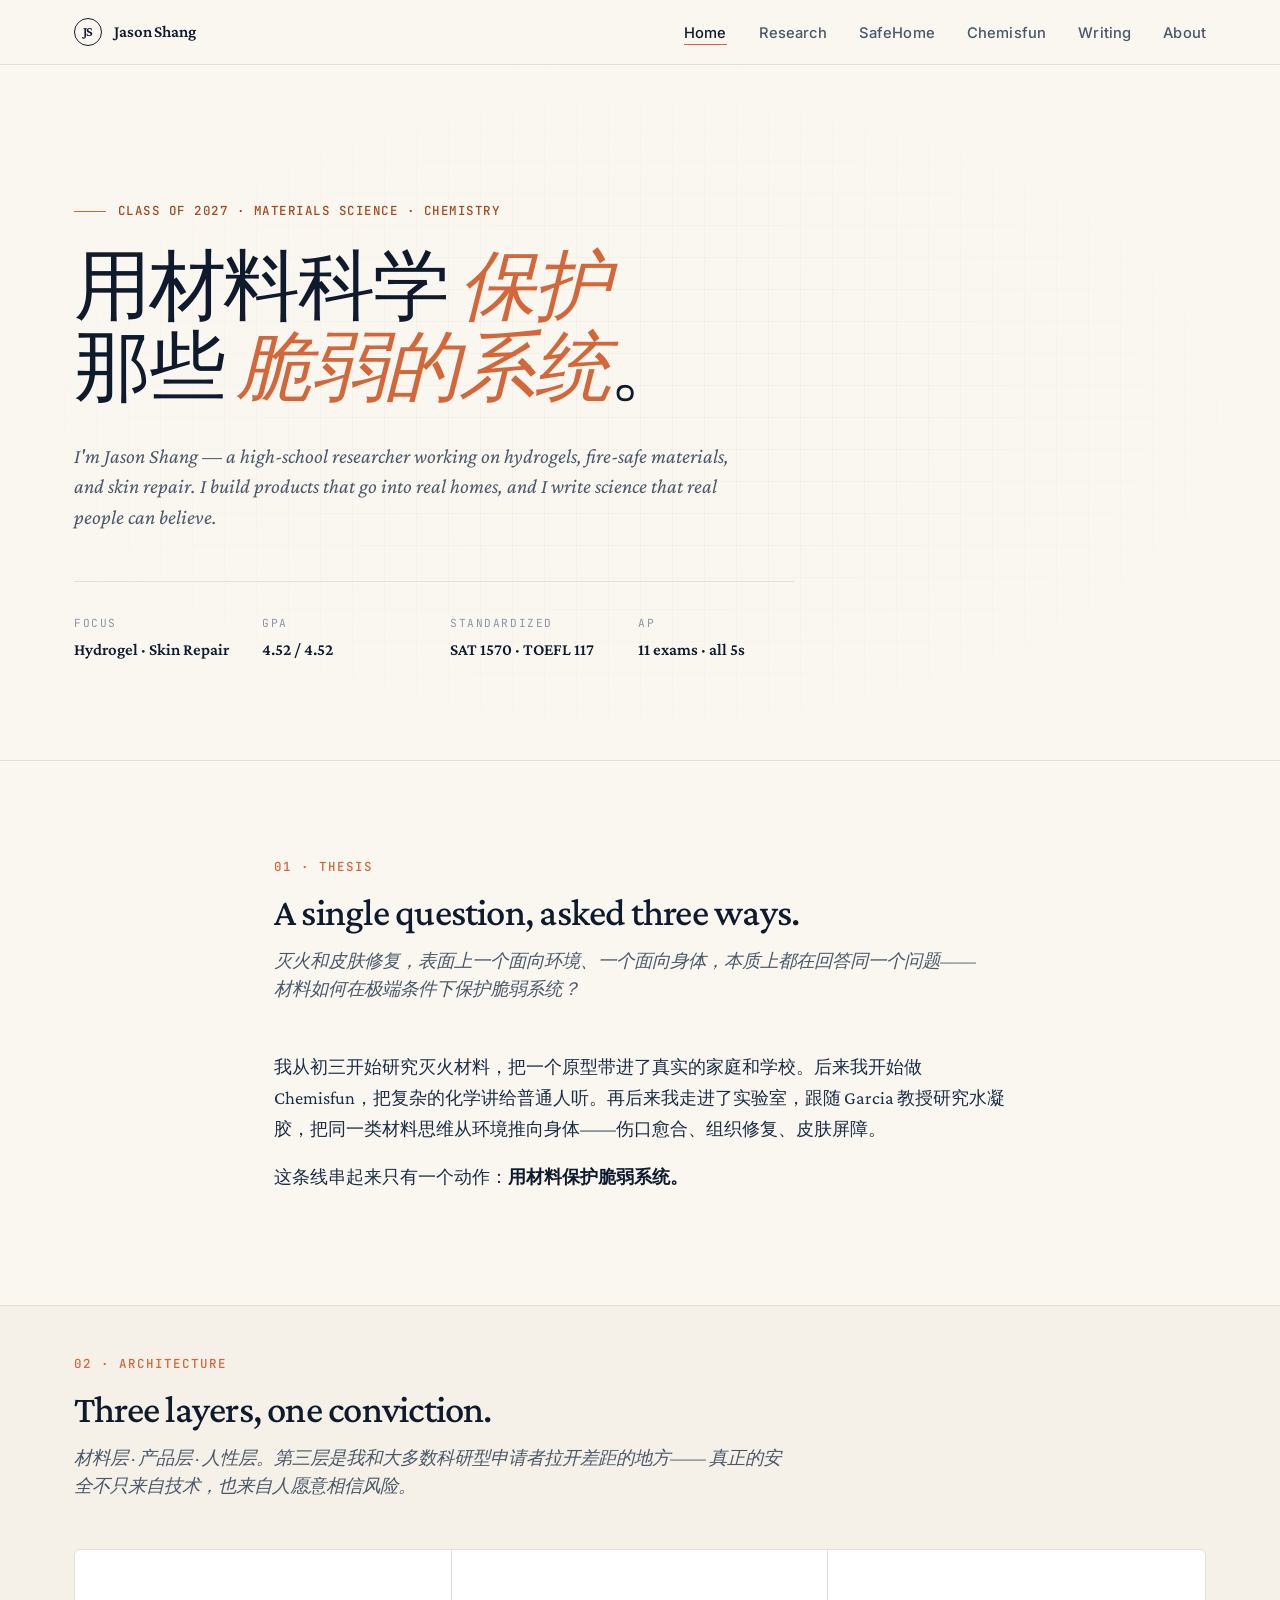
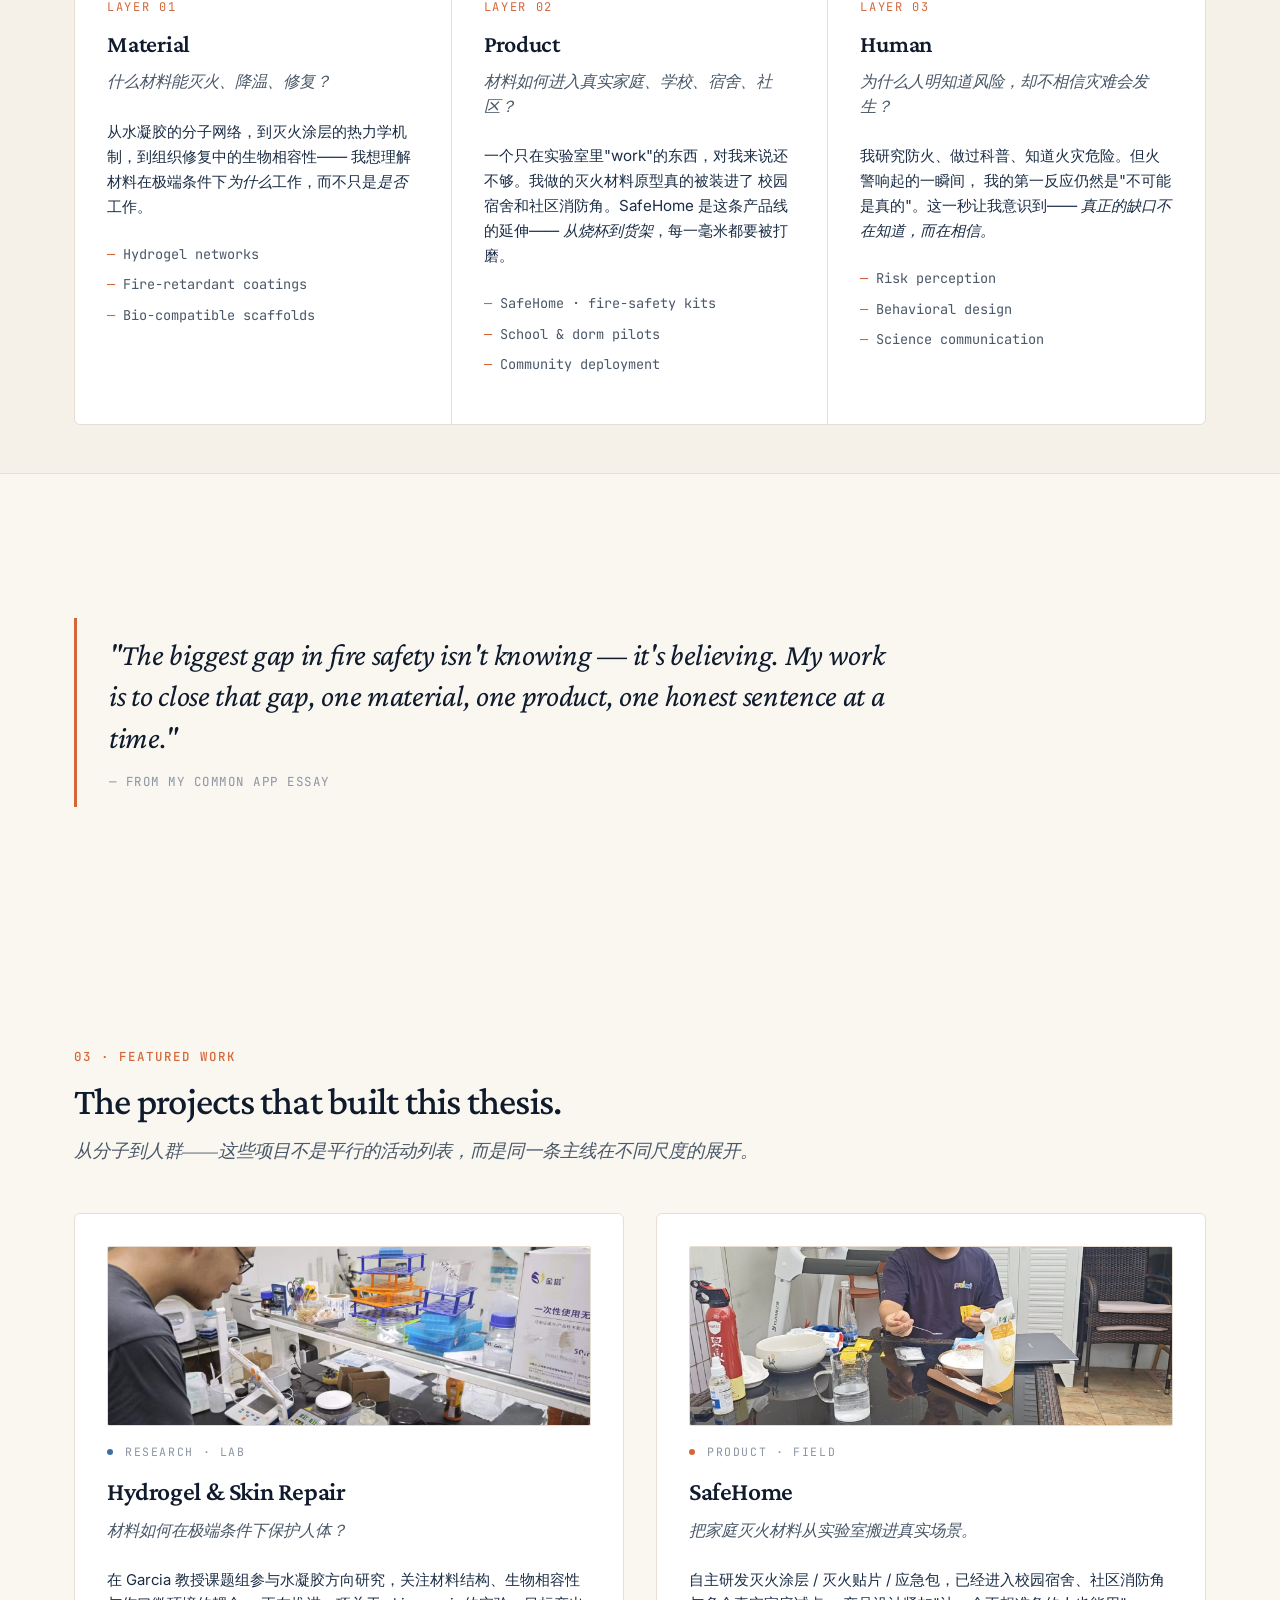
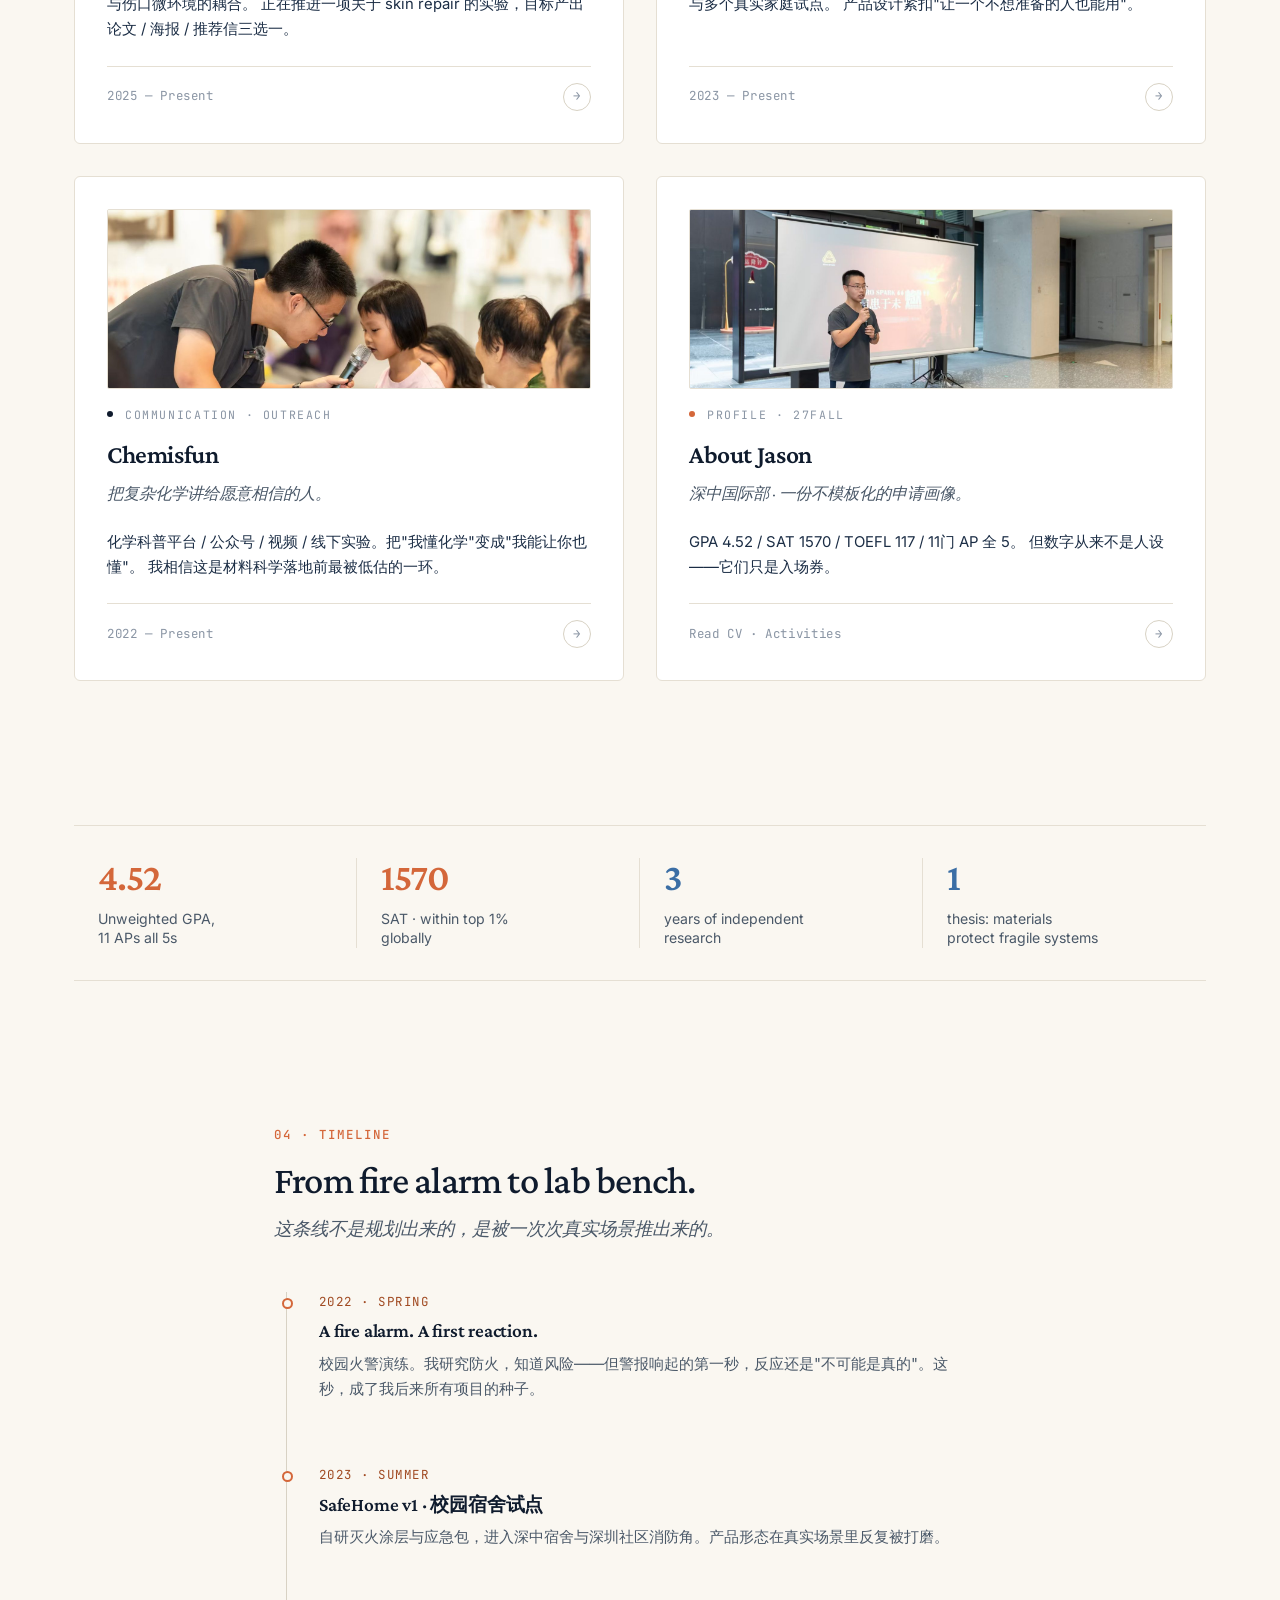
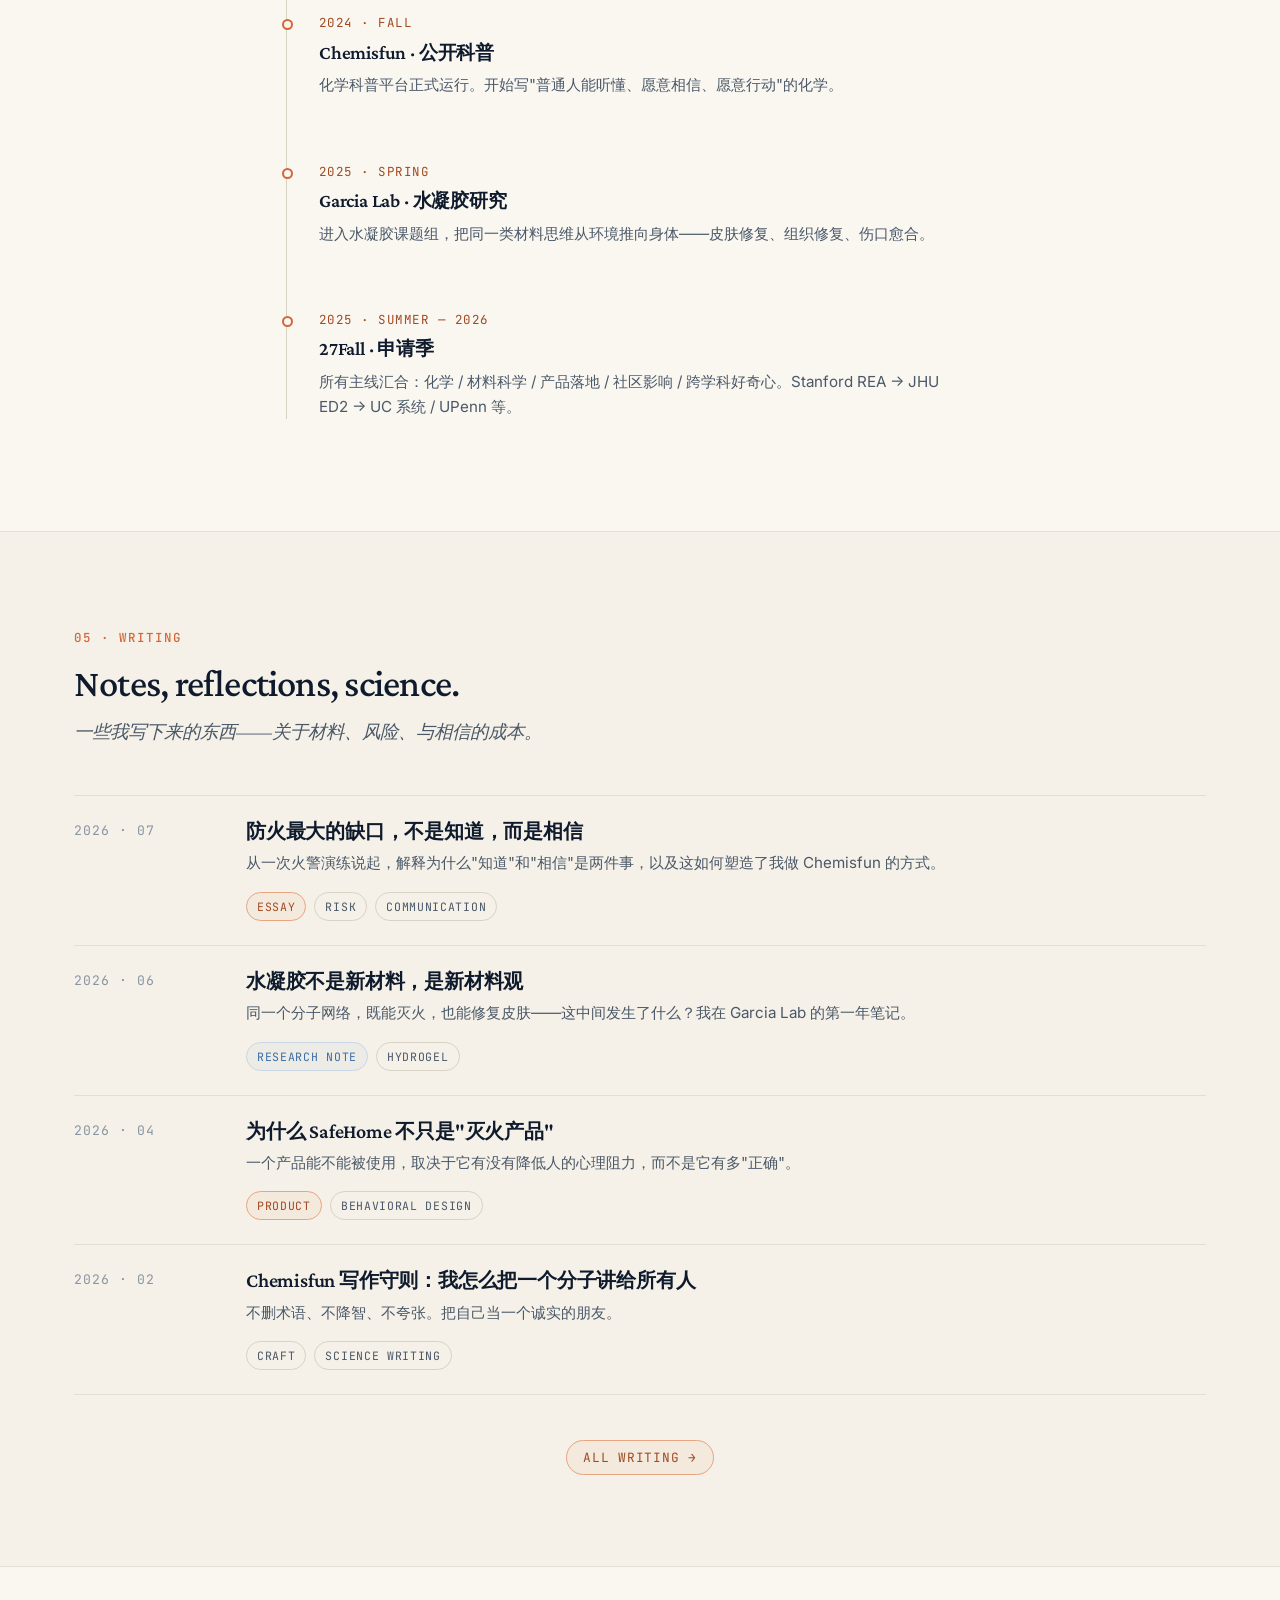
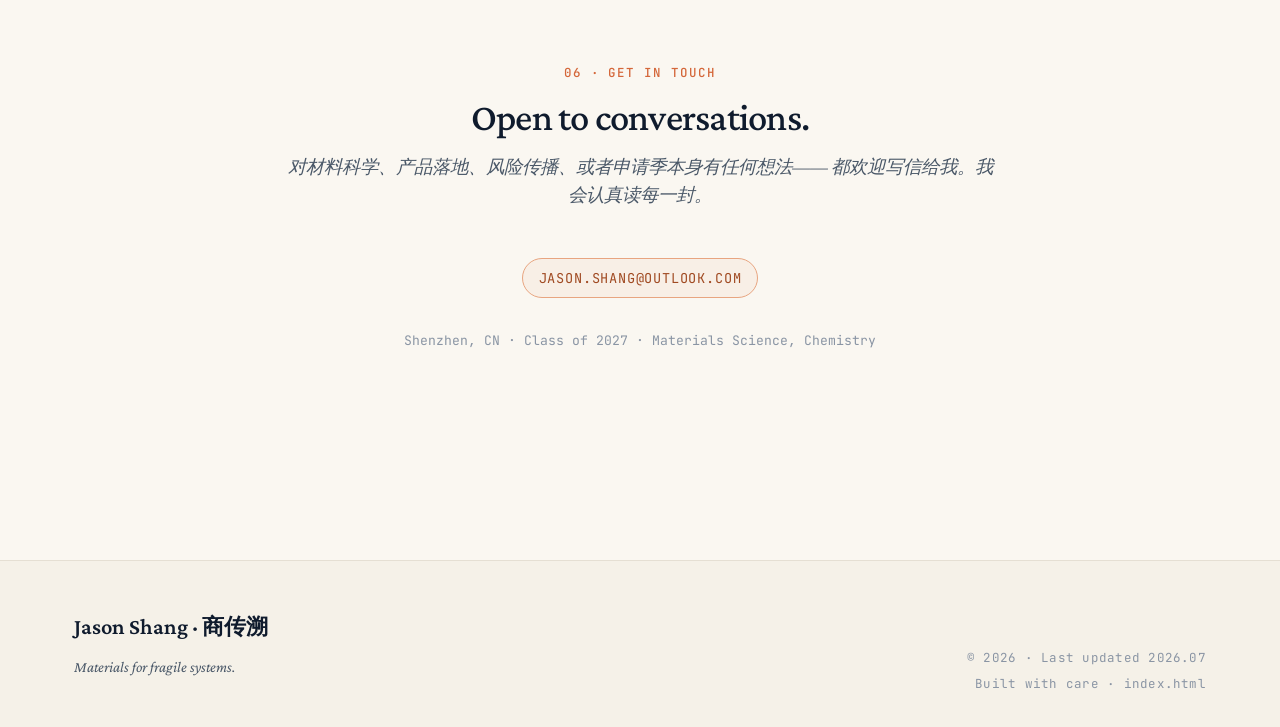
==== index.html @ 45b16688 "Initial: chuansu-site v2 — 9 photos + 6 pages" ====
<!DOCTYPE html>
<html lang="zh-CN">
<head>
  <meta charset="UTF-8">
  <meta name="viewport" content="width=device-width, initial-scale=1.0">
  <title>Jason Shang · 商传溯 · Materials for Fragile Systems</title>
  <meta name="description" content="商传溯（Jason Shang），深圳中学高二。从火灾风险出发，用材料科学理解保护、修复与人类行为。申请方向：化学 / 材料科学（水凝胶 · 皮肤修复）。">
  <meta name="author" content="Jason Shang">

  <!-- Open Graph -->
  <meta property="og:title" content="Jason Shang · Materials for Fragile Systems">
  <meta property="og:description" content="用材料科学保护脆弱系统——从灭火到水凝胶，从产品到人性认知。">
  <meta property="og:type" content="website">

  <!-- Fonts -->
  <link rel="preconnect" href="https://fonts.googleapis.com">
  <link rel="preconnect" href="https://fonts.gstatic.com" crossorigin>
  <link href="https://fonts.googleapis.com/css2?family=Crimson+Pro:ital,wght@0,400;0,500;0,600;1,400;1,500&family=Inter:wght@400;500;600&family=JetBrains+Mono:wght@400;500&display=swap" rel="stylesheet">

  <link rel="stylesheet" href="assets/css/main.css">
</head>
<body>

  <!-- ============ NAVIGATION ============ -->
  <nav class="nav">
    <div class="container nav__inner">
      <a href="index.html" class="nav__brand">
        <span class="nav__mark">JS</span>
        <span>Jason Shang</span>
      </a>
      <button class="nav__menu-btn" aria-label="Toggle menu" aria-expanded="false">
        <svg width="18" height="14" viewBox="0 0 18 14" fill="none" stroke="currentColor" stroke-width="1.6"><line x1="0" y1="2" x2="18" y2="2"/><line x1="0" y1="12" x2="18" y2="12"/><line x1="0" y1="7" x2="18" y2="7"/></svg>
      </button>
      <ul class="nav__links">
        <li><a href="index.html">Home</a></li>
        <li><a href="research/index.html">Research</a></li>
        <li><a href="projects/safehome/index.html">SafeHome</a></li>
        <li><a href="projects/chemisfun/index.html">Chemisfun</a></li>
        <li><a href="writing/index.html">Writing</a></li>
        <li><a href="about/index.html">About</a></li>
      </ul>
    </div>
  </nav>

  <!-- ============ HERO ============ -->
  <header class="hero">
    <div class="container hero__inner">
      <div class="hero__eyebrow reveal">Class of 2027 · Materials Science &middot; Chemistry</div>
      <h1 class="hero__title reveal">
        用材料科学 <em>保护</em><br>
        那些 <em>脆弱的系统</em>。
      </h1>
      <p class="hero__sub reveal">
        I'm Jason Shang — a high-school researcher working on hydrogels,
        fire-safe materials, and skin repair. I build products that go
        into real homes, and I write science that real people can believe.
      </p>
      <div class="hero__meta reveal">
        <div class="hero__meta-item">
          <span class="hero__meta-key">Focus</span>
          <span class="hero__meta-val">Hydrogel · Skin Repair</span>
        </div>
        <div class="hero__meta-item">
          <span class="hero__meta-key">GPA</span>
          <span class="hero__meta-val">4.52 / 4.52</span>
        </div>
        <div class="hero__meta-item">
          <span class="hero__meta-key">Standardized</span>
          <span class="hero__meta-val">SAT 1570 · TOEFL 117</span>
        </div>
        <div class="hero__meta-item">
          <span class="hero__meta-key">AP</span>
          <span class="hero__meta-val">11 exams · all 5s</span>
        </div>
      </div>
    </div>
  </header>

  <!-- ============ INTRO: ONE PARAGRAPH ============ -->
  <section class="section">
    <div class="container container--narrow">
      <div class="section-head">
        <span class="section-head__num">01 · Thesis</span>
        <h2 class="section-head__title">A single question, asked three ways.</h2>
        <p class="section-head__lede">
          灭火和皮肤修复，表面上一个面向环境、一个面向身体，本质上都在回答同一个问题——
          <em>材料如何在极端条件下保护脆弱系统？</em>
        </p>
      </div>
      <p style="font-family: var(--f-serif); font-size: 1.15rem; line-height: 1.7; color: var(--c-ink-2);">
        我从初三开始研究灭火材料，把一个原型带进了真实的家庭和学校。后来我开始做 Chemisfun，把复杂的化学讲给普通人听。再后来我走进了实验室，跟随 Garcia 教授研究水凝胶，把同一类材料思维从环境推向身体——伤口愈合、组织修复、皮肤屏障。
      </p>
      <p style="font-family: var(--f-serif); font-size: 1.15rem; line-height: 1.7; color: var(--c-ink-2);">
        这条线串起来只有一个动作：<strong style="color: var(--c-ink);">用材料保护脆弱系统。</strong>
      </p>
    </div>
  </section>

  <!-- ============ THREE LAYERS ============ -->
  <section class="section section--tight" style="background: var(--c-card-2); border-top: 1px solid var(--c-line); border-bottom: 1px solid var(--c-line);">
    <div class="container">
      <div class="section-head">
        <span class="section-head__num">02 · Architecture</span>
        <h2 class="section-head__title">Three layers, one conviction.</h2>
        <p class="section-head__lede">
          材料层 · 产品层 · 人性层。第三层是我和大多数科研型申请者拉开差距的地方——
          真正的安全不只来自技术，也来自人愿意相信风险。
        </p>
      </div>

      <div class="layers reveal">
        <div class="layer">
          <div class="layer__num">LAYER 01</div>
          <h3 class="layer__title">Material</h3>
          <p class="layer__question">什么材料能灭火、降温、修复？</p>
          <p class="layer__body">
            从水凝胶的分子网络，到灭火涂层的热力学机制，到组织修复中的生物相容性——
            我想理解材料在极端条件下<em>为什么</em>工作，而不只是<em>是否</em>工作。
          </p>
          <ul class="layer__examples">
            <li>Hydrogel networks</li>
            <li>Fire-retardant coatings</li>
            <li>Bio-compatible scaffolds</li>
          </ul>
        </div>

        <div class="layer">
          <div class="layer__num">LAYER 02</div>
          <h3 class="layer__title">Product</h3>
          <p class="layer__question">材料如何进入真实家庭、学校、宿舍、社区？</p>
          <p class="layer__body">
            一个只在实验室里"work"的东西，对我来说还不够。我做的灭火材料原型真的被装进了
            校园宿舍和社区消防角。SafeHome 是这条产品线的延伸——
            <em>从烧杯到货架</em>，每一毫米都要被打磨。
          </p>
          <ul class="layer__examples">
            <li>SafeHome · fire-safety kits</li>
            <li>School & dorm pilots</li>
            <li>Community deployment</li>
          </ul>
        </div>

        <div class="layer">
          <div class="layer__num">LAYER 03</div>
          <h3 class="layer__title">Human</h3>
          <p class="layer__question">为什么人明知道风险，却不相信灾难会发生？</p>
          <p class="layer__body">
            我研究防火、做过科普、知道火灾危险。但火警响起的一瞬间，
            我的第一反应仍然是"不可能是真的"。这一秒让我意识到——
            <em>真正的缺口不在知道，而在相信。</em>
          </p>
          <ul class="layer__examples">
            <li>Risk perception</li>
            <li>Behavioral design</li>
            <li>Science communication</li>
          </ul>
        </div>
      </div>
    </div>
  </section>

  <!-- ============ PULL QUOTE ============ -->
  <section class="section">
    <div class="container">
      <blockquote class="pullquote reveal">
        "The biggest gap in fire safety isn't knowing —
        it's believing. My work is to close that gap,
        one material, one product, one honest sentence at a time."
        <span class="pullquote__cite">— From my Common App essay</span>
      </blockquote>
    </div>
  </section>

  <!-- ============ FEATURED WORK ============ -->
  <section class="section" style="background: var(--c-paper);">
    <div class="container">
      <div class="section-head">
        <span class="section-head__num">03 · Featured Work</span>
        <h2 class="section-head__title">The projects that built this thesis.</h2>
        <p class="section-head__lede">
          从分子到人群——这些项目不是平行的活动列表，而是同一条主线在不同尺度的展开。
        </p>
      </div>

      <div class="work-grid">
        <a href="research/index.html" class="work-card reveal">
          <img class="work-card__thumb" src="assets/img/research-lab.jpg" alt="在 Garcia 实验室做水凝胶合成的日常工作">
          <div class="work-card__kind work-card__kind--research">Research · Lab</div>
          <h3 class="work-card__title">Hydrogel &amp; Skin Repair</h3>
          <p class="work-card__lede">
            材料如何在极端条件下保护人体？
          </p>
          <p class="work-card__excerpt">
            在 Garcia 教授课题组参与水凝胶方向研究，关注材料结构、生物相容性与伤口微环境的耦合。
            正在推进一项关于 skin repair 的实验，目标产出论文 / 海报 / 推荐信三选一。
          </p>
          <div class="work-card__meta">
            <span>2025 — Present</span>
            <span class="work-card__arrow">→</span>
          </div>
        </a>

        <a href="projects/safehome/index.html" class="work-card reveal">
          <img class="work-card__thumb" src="assets/img/safehome-test.jpg" alt="灭火材料的真实测试场景">
          <div class="work-card__kind work-card__kind--product">Product · Field</div>
          <h3 class="work-card__title">SafeHome</h3>
          <p class="work-card__lede">
            把家庭灭火材料从实验室搬进真实场景。
          </p>
          <p class="work-card__excerpt">
            自主研发灭火涂层 / 灭火贴片 / 应急包，已经进入校园宿舍、社区消防角与多个真实家庭试点。
            产品设计紧扣"让一个不想准备的人也能用"。
          </p>
          <div class="work-card__meta">
            <span>2023 — Present</span>
            <span class="work-card__arrow">→</span>
          </div>
        </a>

        <a href="projects/chemisfun/index.html" class="work-card reveal">
          <img class="work-card__thumb" src="assets/img/chemisfun-kids.jpg" alt="线下化学科普活动 · 和小朋友互动">
          <div class="work-card__kind work-card__kind--community">Communication · Outreach</div>
          <h3 class="work-card__title">Chemisfun</h3>
          <p class="work-card__lede">
            把复杂化学讲给愿意相信的人。
          </p>
          <p class="work-card__excerpt">
            化学科普平台 / 公众号 / 视频 / 线下实验。把"我懂化学"变成"我能让你也懂"。
            我相信这是材料科学落地前最被低估的一环。
          </p>
          <div class="work-card__meta">
            <span>2022 — Present</span>
            <span class="work-card__arrow">→</span>
          </div>
        </a>

        <a href="about/index.html" class="work-card reveal">
          <img class="work-card__thumb" src="assets/img/safehome-mall.jpg" alt="商场演讲 · 社区宣讲现场">
          <div class="work-card__kind">Profile · 27Fall</div>
          <h3 class="work-card__title">About Jason</h3>
          <p class="work-card__lede">
            深中国际部 · 一份不模板化的申请画像。
          </p>
          <p class="work-card__excerpt">
            GPA 4.52 / SAT 1570 / TOEFL 117 / 11门 AP 全 5。
            但数字从来不是人设——它们只是入场券。
          </p>
          <div class="work-card__meta">
            <span>Read CV &middot; Activities</span>
            <span class="work-card__arrow">→</span>
          </div>
        </a>
      </div>
    </div>
  </section>

  <!-- ============ STAT STRIP ============ -->
  <section class="section--tight">
    <div class="container">
      <div class="stat-strip reveal">
        <div class="stat">
          <div class="stat__num stat__num--ember">4.52</div>
          <div class="stat__label">Unweighted GPA,<br>11 APs all 5s</div>
        </div>
        <div class="stat">
          <div class="stat__num stat__num--ember">1570</div>
          <div class="stat__label">SAT · within top 1%<br>globally</div>
        </div>
        <div class="stat">
          <div class="stat__num stat__num--sky">3</div>
          <div class="stat__label">years of independent<br>research</div>
        </div>
        <div class="stat">
          <div class="stat__num stat__num--sky">1</div>
          <div class="stat__label">thesis: materials<br>protect fragile systems</div>
        </div>
      </div>
    </div>
  </section>

  <!-- ============ TIMELINE ============ -->
  <section class="section">
    <div class="container container--narrow">
      <div class="section-head">
        <span class="section-head__num">04 · Timeline</span>
        <h2 class="section-head__title">From fire alarm to lab bench.</h2>
        <p class="section-head__lede">
          这条线不是规划出来的，是被一次次真实场景推出来的。
        </p>
      </div>

      <div class="timeline reveal">
        <div class="tl-item">
          <div class="tl-item__date">2022 · Spring</div>
          <h3 class="tl-item__title">A fire alarm. A first reaction.</h3>
          <p class="tl-item__body">校园火警演练。我研究防火，知道风险——但警报响起的第一秒，反应还是"不可能是真的"。这秒，成了我后来所有项目的种子。</p>
        </div>
        <div class="tl-item">
          <div class="tl-item__date">2023 · Summer</div>
          <h3 class="tl-item__title">SafeHome v1 · 校园宿舍试点</h3>
          <p class="tl-item__body">自研灭火涂层与应急包，进入深中宿舍与深圳社区消防角。产品形态在真实场景里反复被打磨。</p>
        </div>
        <div class="tl-item">
          <div class="tl-item__date">2024 · Fall</div>
          <h3 class="tl-item__title">Chemisfun · 公开科普</h3>
          <p class="tl-item__body">化学科普平台正式运行。开始写"普通人能听懂、愿意相信、愿意行动"的化学。</p>
        </div>
        <div class="tl-item">
          <div class="tl-item__date">2025 · Spring</div>
          <h3 class="tl-item__title">Garcia Lab · 水凝胶研究</h3>
          <p class="tl-item__body">进入水凝胶课题组，把同一类材料思维从环境推向身体——皮肤修复、组织修复、伤口愈合。</p>
        </div>
        <div class="tl-item">
          <div class="tl-item__date">2025 · Summer — 2026</div>
          <h3 class="tl-item__title">27Fall · 申请季</h3>
          <p class="tl-item__body">所有主线汇合：化学 / 材料科学 / 产品落地 / 社区影响 / 跨学科好奇心。Stanford REA → JHU ED2 → UC 系统 / UPenn 等。</p>
        </div>
      </div>
    </div>
  </section>

  <!-- ============ WRITING ============ -->
  <section class="section" style="background: var(--c-card-2); border-top: 1px solid var(--c-line); border-bottom: 1px solid var(--c-line);">
    <div class="container">
      <div class="section-head">
        <span class="section-head__num">05 · Writing</span>
        <h2 class="section-head__title">Notes, reflections, science.</h2>
        <p class="section-head__lede">
          一些我写下来的东西——关于材料、风险、与相信的成本。
        </p>
      </div>

      <div class="essay-list reveal">
        <article class="essay">
          <div class="essay__date">2026 · 07</div>
          <div>
            <h3 class="essay__title"><a href="writing/index.html#believing">防火最大的缺口，不是知道，而是相信</a></h3>
            <p class="essay__excerpt">从一次火警演练说起，解释为什么"知道"和"相信"是两件事，以及这如何塑造了我做 Chemisfun 的方式。</p>
            <div class="tags"><span class="tag tag--ember">Essay</span><span class="tag">Risk</span><span class="tag">Communication</span></div>
          </div>
        </article>
        <article class="essay">
          <div class="essay__date">2026 · 06</div>
          <div>
            <h3 class="essay__title"><a href="writing/index.html#hydrogel">水凝胶不是新材料，是新材料观</a></h3>
            <p class="essay__excerpt">同一个分子网络，既能灭火，也能修复皮肤——这中间发生了什么？我在 Garcia Lab 的第一年笔记。</p>
            <div class="tags"><span class="tag tag--sky">Research Note</span><span class="tag">Hydrogel</span></div>
          </div>
        </article>
        <article class="essay">
          <div class="essay__date">2026 · 04</div>
          <div>
            <h3 class="essay__title"><a href="writing/index.html#safehome">为什么 SafeHome 不只是"灭火产品"</a></h3>
            <p class="essay__excerpt">一个产品能不能被使用，取决于它有没有降低人的心理阻力，而不是它有多"正确"。</p>
            <div class="tags"><span class="tag tag--ember">Product</span><span class="tag">Behavioral design</span></div>
          </div>
        </article>
        <article class="essay">
          <div class="essay__date">2026 · 02</div>
          <div>
            <h3 class="essay__title"><a href="writing/index.html#chemisfun">Chemisfun 写作守则：我怎么把一个分子讲给所有人</a></h3>
            <p class="essay__excerpt">不删术语、不降智、不夸张。把自己当一个诚实的朋友。</p>
            <div class="tags"><span class="tag">Craft</span><span class="tag">Science writing</span></div>
          </div>
        </article>
      </div>

      <div style="text-align: center; margin-top: var(--s-7);">
        <a href="writing/index.html" class="tag tag--ember" style="padding: 8px 16px; font-size: 0.8rem;">All writing →</a>
      </div>
    </div>
  </section>

  <!-- ============ CONTACT / FOOTER ============ -->
  <section class="section">
    <div class="container container--narrow center">
      <div class="section-head" style="align-items: center; text-align: center; margin-left: auto; margin-right: auto;">
        <span class="section-head__num">06 · Get in touch</span>
        <h2 class="section-head__title">Open to conversations.</h2>
        <p class="section-head__lede">
          对材料科学、产品落地、风险传播、或者申请季本身有任何想法——
          都欢迎写信给我。我会认真读每一封。
        </p>
      </div>
      <div class="tags" style="justify-content: center; margin-top: var(--s-6);">
        <a href="mailto:jason.shang@outlook.com" class="tag tag--ember" style="font-size: 0.85rem; padding: 8px 16px;">jason.shang@outlook.com</a>
      </div>
      <p class="muted mono" style="margin-top: var(--s-6); font-size: 0.82rem;">
        Shenzhen, CN · Class of 2027 · Materials Science, Chemistry
      </p>
    </div>
  </section>

  <!-- ============ FOOTER ============ -->
  <footer class="footer">
    <div class="container footer__inner">
      <div>
        <div class="footer__brand">Jason Shang · 商传溯</div>
        <p class="footer__tag">Materials for fragile systems.</p>
      </div>
      <div class="footer__meta">
        <div>© 2026 · Last updated 2026.07</div>
        <div style="margin-top: 6px;">Built with care · index.html</div>
      </div>
    </div>
  </footer>

  <script src="assets/js/main.js"></script>
</body>
</html>
---- assets/css/main.css ----
/* ==========================================================================
   Jason Shang · Personal Site
   Design tokens: deep navy (academic) + warm ember (human) on paper-white
   ========================================================================== */

:root {
  /* Color */
  --c-ink: #0F1B2D;          /* primary ink, deep navy */
  --c-ink-2: #1B2D45;        /* secondary ink */
  --c-slate: #4A5868;        /* muted text */
  --c-mute: #8A95A4;         /* meta text */
  --c-line: #E5DFD3;         /* hairline divider, warm */
  --c-line-2: #D8D2C4;
  --c-paper: #FAF7F1;        /* page background, warm paper */
  --c-card: #FFFFFF;
  --c-card-2: #F5F1E8;
  --c-ember: #D4673A;        /* accent — warm ember */
  --c-ember-soft: #E8A580;
  --c-ember-deep: #A04A22;
  --c-sky: #3B6EA5;          /* secondary accent — research */
  --c-sky-soft: #C8D6E5;

  /* Type scale */
  --f-serif: 'Crimson Pro', 'Source Serif Pro', 'Songti SC', Georgia, serif;
  --f-sans:  'Inter', 'Source Sans 3', -apple-system, BlinkMacSystemFont, 'PingFang SC', 'Microsoft YaHei', sans-serif;
  --f-mono:  'JetBrains Mono', 'SF Mono', Menlo, Consolas, monospace;

  /* Spacing */
  --s-1: 4px;
  --s-2: 8px;
  --s-3: 12px;
  --s-4: 16px;
  --s-5: 24px;
  --s-6: 32px;
  --s-7: 48px;
  --s-8: 64px;
  --s-9: 96px;
  --s-10: 128px;

  /* Layout */
  --container: 1180px;
  --container-narrow: 780px;
  --radius: 2px;
  --radius-lg: 6px;

  /* Motion */
  --ease: cubic-bezier(0.2, 0.8, 0.2, 1);
  --ease-out: cubic-bezier(0.16, 1, 0.3, 1);
}

/* ==========================================================================
   Reset & base
   ========================================================================== */
*, *::before, *::after { box-sizing: border-box; }
html { scroll-behavior: smooth; -webkit-text-size-adjust: 100%; }
body {
  margin: 0;
  font-family: var(--f-sans);
  font-size: 16px;
  line-height: 1.65;
  color: var(--c-ink);
  background: var(--c-paper);
  -webkit-font-smoothing: antialiased;
  -moz-osx-font-smoothing: grayscale;
  font-feature-settings: 'kern', 'liga', 'calt', 'ss01';
}

h1, h2, h3, h4, h5, h6 {
  font-family: var(--f-serif);
  font-weight: 600;
  letter-spacing: -0.01em;
  line-height: 1.18;
  margin: 0 0 var(--s-5);
  color: var(--c-ink);
}
h1 { font-size: clamp(2.4rem, 5vw, 4.2rem); letter-spacing: -0.025em; }
h2 { font-size: clamp(1.7rem, 3vw, 2.4rem); letter-spacing: -0.015em; }
h3 { font-size: 1.35rem; }
h4 { font-size: 1.1rem; }

p { margin: 0 0 var(--s-4); }

a {
  color: var(--c-ember);
  text-decoration: none;
  transition: color 0.2s var(--ease);
}
a:hover {
  color: var(--c-ember-deep);
}

img { max-width: 100%; height: auto; display: block; }

::selection { background: var(--c-ember); color: white; }

/* ==========================================================================
   Layout
   ========================================================================== */
.container {
  width: 100%;
  max-width: var(--container);
  margin: 0 auto;
  padding: 0 var(--s-5);
}
.container--narrow { max-width: var(--container-narrow); }

.section { padding: var(--s-9) 0; }
.section--tight { padding: var(--s-7) 0; }
.section-divider {
  border: 0;
  border-top: 1px solid var(--c-line);
  margin: 0;
}

/* ==========================================================================
   Top navigation
   ========================================================================== */
.nav {
  position: sticky;
  top: 0;
  z-index: 50;
  background: rgba(250, 247, 241, 0.92);
  backdrop-filter: saturate(140%) blur(12px);
  -webkit-backdrop-filter: saturate(140%) blur(12px);
  border-bottom: 1px solid var(--c-line);
}
.nav__inner {
  display: flex;
  align-items: center;
  justify-content: space-between;
  height: 64px;
}
.nav__brand {
  display: flex;
  align-items: center;
  gap: var(--s-3);
  border-bottom: 0;
  color: var(--c-ink);
  font-family: var(--f-serif);
  font-weight: 600;
  font-size: 1.05rem;
  letter-spacing: -0.005em;
}
.nav__brand:hover { color: var(--c-ember); border-bottom: 0; }
.nav__mark {
  width: 28px;
  height: 28px;
  display: grid;
  place-items: center;
  border: 1.5px solid var(--c-ink);
  border-radius: 50%;
  font-family: var(--f-serif);
  font-weight: 600;
  font-size: 0.85rem;
  color: var(--c-ink);
}
.nav__links {
  display: flex;
  gap: var(--s-6);
  list-style: none;
  margin: 0;
  padding: 0;
}
.nav__links a {
  font-size: 0.92rem;
  color: var(--c-slate);
  font-weight: 500;
  letter-spacing: 0.01em;
  text-decoration: none !important;
  border-bottom: 1px solid transparent;
  padding-bottom: 2px;
  transition: color 0.2s var(--ease);
}
.nav__links a:hover {
  color: var(--c-ember);
  text-decoration: none !important;
}
.nav__links a.is-active {
  color: var(--c-ink);
  border-bottom-color: var(--c-ember);
  text-decoration: none !important;
}
.nav__menu-btn { display: none; }

@media (max-width: 768px) {
  .nav__menu-btn {
    display: grid;
    place-items: center;
    width: 40px;
    height: 40px;
    background: none;
    border: 1px solid var(--c-line);
    border-radius: var(--radius);
    cursor: pointer;
  }
  .nav__links {
    position: fixed;
    top: 64px;
    right: 0;
    left: 0;
    flex-direction: column;
    gap: 0;
    background: var(--c-paper);
    border-bottom: 1px solid var(--c-line);
    padding: var(--s-3) 0;
    transform: translateY(-110%);
    transition: transform 0.3s var(--ease);
  }
  .nav__links.is-open { transform: translateY(0); }
  .nav__links a {
    display: block;
    padding: var(--s-3) var(--s-5);
    border-bottom: 0;
  }
}

/* ==========================================================================
   Hero (homepage)
   ========================================================================== */
.hero {
  position: relative;
  padding: var(--s-10) 0 var(--s-9);
  border-bottom: 1px solid var(--c-line);
  overflow: hidden;
}
.hero::before {
  /* faint grid texture like graph paper */
  content: '';
  position: absolute;
  inset: 0;
  background-image:
    linear-gradient(to right, rgba(15, 27, 45, 0.025) 1px, transparent 1px),
    linear-gradient(to bottom, rgba(15, 27, 45, 0.025) 1px, transparent 1px);
  background-size: 32px 32px;
  pointer-events: none;
  mask-image: radial-gradient(ellipse at center, black 30%, transparent 75%);
  -webkit-mask-image: radial-gradient(ellipse at center, black 30%, transparent 75%);
}
.hero__inner { position: relative; }
.hero__eyebrow {
  display: inline-flex;
  align-items: center;
  gap: var(--s-3);
  font-family: var(--f-mono);
  font-size: 0.78rem;
  font-weight: 500;
  letter-spacing: 0.12em;
  text-transform: uppercase;
  color: var(--c-ember-deep);
  margin-bottom: var(--s-5);
}
.hero__eyebrow::before {
  content: '';
  width: 32px;
  height: 1px;
  background: var(--c-ember);
}
.hero__title {
  font-size: clamp(2.6rem, 6vw, 4.8rem);
  font-weight: 500;
  line-height: 1.06;
  letter-spacing: -0.03em;
  margin-bottom: var(--s-6);
  max-width: 14ch;
}
.hero__title em {
  font-style: italic;
  color: var(--c-ember);
  font-weight: 500;
}
.hero__sub {
  font-family: var(--f-serif);
  font-size: clamp(1.1rem, 1.6vw, 1.35rem);
  font-style: italic;
  color: var(--c-slate);
  max-width: 56ch;
  line-height: 1.5;
  margin-bottom: var(--s-7);
}
.hero__meta {
  display: grid;
  grid-template-columns: repeat(4, 1fr);
  gap: var(--s-6);
  padding-top: var(--s-6);
  border-top: 1px solid var(--c-line);
  max-width: 720px;
}
.hero__meta-item {
  display: flex;
  flex-direction: column;
  gap: var(--s-1);
}
.hero__meta-key {
  font-family: var(--f-mono);
  font-size: 0.7rem;
  letter-spacing: 0.14em;
  text-transform: uppercase;
  color: var(--c-mute);
}
.hero__meta-val {
  font-family: var(--f-serif);
  font-size: 1.05rem;
  color: var(--c-ink);
  font-weight: 600;
}
@media (max-width: 640px) {
  .hero__meta { grid-template-columns: repeat(2, 1fr); }
}

/* ==========================================================================
   Marquee tag (essays / spec)
   ========================================================================== */
.tags {
  display: flex;
  flex-wrap: wrap;
  gap: var(--s-2);
  margin-top: var(--s-4);
}
.tag {
  font-family: var(--f-mono);
  font-size: 0.72rem;
  letter-spacing: 0.06em;
  text-transform: uppercase;
  padding: 4px 10px;
  border: 1px solid var(--c-line-2);
  border-radius: 999px;
  color: var(--c-slate);
  background: var(--c-card-2);
}
.tag--ember { color: var(--c-ember-deep); border-color: var(--c-ember-soft); background: rgba(212, 103, 58, 0.06); }
.tag--sky   { color: var(--c-sky); border-color: var(--c-sky-soft); background: rgba(59, 110, 165, 0.05); }

/* ==========================================================================
   Section header
   ========================================================================== */
.section-head {
  display: flex;
  flex-direction: column;
  gap: var(--s-3);
  margin-bottom: var(--s-7);
  max-width: 720px;
}
.section-head__num {
  font-family: var(--f-mono);
  font-size: 0.78rem;
  letter-spacing: 0.16em;
  text-transform: uppercase;
  color: var(--c-ember);
  font-weight: 500;
}
.section-head__title {
  font-size: clamp(1.8rem, 3vw, 2.6rem);
  font-weight: 500;
  letter-spacing: -0.02em;
  margin: 0;
}
.section-head__lede {
  font-family: var(--f-serif);
  font-size: 1.15rem;
  font-style: italic;
  color: var(--c-slate);
  line-height: 1.55;
  margin: 0;
}

/* ==========================================================================
   The Three Layers (主线的三层)
   ========================================================================== */
.layers {
  display: grid;
  grid-template-columns: repeat(3, 1fr);
  gap: 0;
  border: 1px solid var(--c-line);
  border-radius: var(--radius-lg);
  overflow: hidden;
  background: var(--c-card);
}
.layer {
  padding: var(--s-7) var(--s-6);
  border-right: 1px solid var(--c-line);
  position: relative;
}
.layer:last-child { border-right: 0; }
.layer__num {
  font-family: var(--f-mono);
  font-size: 0.75rem;
  letter-spacing: 0.14em;
  color: var(--c-ember);
  margin-bottom: var(--s-3);
}
.layer__title {
  font-size: 1.5rem;
  margin-bottom: var(--s-3);
  font-weight: 600;
}
.layer__question {
  font-family: var(--f-serif);
  font-style: italic;
  color: var(--c-slate);
  margin-bottom: var(--s-5);
  font-size: 1.02rem;
  line-height: 1.5;
}
.layer__body {
  font-size: 0.95rem;
  color: var(--c-ink-2);
  line-height: 1.65;
}
.layer__examples {
  list-style: none;
  padding: 0;
  margin: var(--s-5) 0 0;
  display: flex;
  flex-direction: column;
  gap: var(--s-2);
}
.layer__examples li {
  font-family: var(--f-mono);
  font-size: 0.85rem;
  color: var(--c-slate);
  padding-left: var(--s-4);
  position: relative;
}
.layer__examples li::before {
  content: '—';
  position: absolute;
  left: 0;
  color: var(--c-ember);
}
@media (max-width: 880px) {
  .layers { grid-template-columns: 1fr; }
  .layer { border-right: 0; border-bottom: 1px solid var(--c-line); }
  .layer:last-child { border-bottom: 0; }
}

/* ==========================================================================
   Pull quote
   ========================================================================== */
.pullquote {
  font-family: var(--f-serif);
  font-size: clamp(1.4rem, 2.4vw, 2rem);
  line-height: 1.35;
  font-style: italic;
  color: var(--c-ink);
  border-left: 3px solid var(--c-ember);
  padding: var(--s-4) 0 var(--s-4) var(--s-6);
  margin: var(--s-7) 0;
  max-width: 820px;
  letter-spacing: -0.01em;
}
.pullquote__cite {
  display: block;
  font-style: normal;
  font-family: var(--f-mono);
  font-size: 0.78rem;
  letter-spacing: 0.12em;
  text-transform: uppercase;
  color: var(--c-mute);
  margin-top: var(--s-4);
}

/* ==========================================================================
   Research / Project card
   ========================================================================== */
.work-grid {
  display: grid;
  grid-template-columns: repeat(2, 1fr);
  gap: var(--s-6);
}
@media (max-width: 800px) { .work-grid { grid-template-columns: 1fr; } }

.work-card {
  position: relative;
  display: flex;
  flex-direction: column;
  padding: var(--s-6);
  background: var(--c-card);
  border: 1px solid var(--c-line);
  border-radius: var(--radius-lg);
  text-decoration: none;
  color: inherit;
  transition: transform 0.3s var(--ease), border-color 0.3s var(--ease), box-shadow 0.3s var(--ease);
}
.work-card:hover {
  transform: translateY(-3px);
  border-color: var(--c-ember);
  box-shadow: 0 12px 36px -16px rgba(212, 103, 58, 0.25);
  color: inherit;
}
.work-card__kind {
  display: flex;
  align-items: center;
  gap: var(--s-3);
  font-family: var(--f-mono);
  font-size: 0.72rem;
  letter-spacing: 0.14em;
  text-transform: uppercase;
  color: var(--c-mute);
  margin-bottom: var(--s-4);
}
.work-card__kind::before {
  content: '';
  width: 6px;
  height: 6px;
  border-radius: 50%;
  background: var(--c-ember);
}
.work-card__kind--research::before { background: var(--c-sky); }
.work-card__kind--product::before  { background: var(--c-ember); }
.work-card__kind--community::before{ background: var(--c-ink); }

.work-card__title {
  font-size: 1.6rem;
  margin: 0 0 var(--s-3);
  font-weight: 600;
  letter-spacing: -0.015em;
}
.work-card__lede {
  font-family: var(--f-serif);
  font-style: italic;
  color: var(--c-slate);
  font-size: 1.02rem;
  line-height: 1.5;
  margin-bottom: var(--s-5);
}
.work-card__excerpt {
  font-size: 0.93rem;
  color: var(--c-ink-2);
  line-height: 1.65;
  margin-bottom: var(--s-5);
  flex: 1;
}
.work-card__meta {
  display: flex;
  justify-content: space-between;
  align-items: center;
  padding-top: var(--s-4);
  border-top: 1px solid var(--c-line);
  font-family: var(--f-mono);
  font-size: 0.78rem;
  color: var(--c-mute);
  letter-spacing: 0.05em;
}
.work-card__arrow {
  width: 28px;
  height: 28px;
  border-radius: 50%;
  border: 1px solid var(--c-line-2);
  display: grid;
  place-items: center;
  transition: background 0.2s var(--ease), color 0.2s var(--ease), border-color 0.2s var(--ease);
}
.work-card:hover .work-card__arrow {
  background: var(--c-ember);
  color: white;
  border-color: var(--c-ember);
}

/* ==========================================================================
   Stat strip
   ========================================================================== */
.stat-strip {
  display: grid;
  grid-template-columns: repeat(4, 1fr);
  gap: 0;
  border-top: 1px solid var(--c-line);
  border-bottom: 1px solid var(--c-line);
  padding: var(--s-6) 0;
}
.stat {
  padding: 0 var(--s-5);
  border-right: 1px solid var(--c-line);
}
.stat:last-child { border-right: 0; }
.stat__num {
  font-family: var(--f-serif);
  font-size: clamp(2rem, 3vw, 2.8rem);
  font-weight: 600;
  color: var(--c-ink);
  letter-spacing: -0.02em;
  line-height: 1;
  margin-bottom: var(--s-3);
}
.stat__num--ember { color: var(--c-ember); }
.stat__num--sky { color: var(--c-sky); }
.stat__label {
  font-size: 0.88rem;
  color: var(--c-slate);
  line-height: 1.4;
}
@media (max-width: 700px) {
  .stat-strip { grid-template-columns: repeat(2, 1fr); gap: var(--s-4); }
  .stat { border-right: 0; padding: var(--s-3); }
}

/* ==========================================================================
   Timeline
   ========================================================================== */
.timeline {
  position: relative;
  padding-left: var(--s-6);
  border-left: 1px solid var(--c-line-2);
  margin-left: var(--s-3);
}
.tl-item {
  position: relative;
  padding-bottom: var(--s-7);
}
.tl-item:last-child { padding-bottom: 0; }
.tl-item::before {
  content: '';
  position: absolute;
  left: calc(var(--s-6) * -1 - 5px);
  top: 6px;
  width: 11px;
  height: 11px;
  border-radius: 50%;
  background: var(--c-paper);
  border: 2px solid var(--c-ember);
}
.tl-item__date {
  font-family: var(--f-mono);
  font-size: 0.78rem;
  letter-spacing: 0.12em;
  text-transform: uppercase;
  color: var(--c-ember-deep);
  margin-bottom: var(--s-2);
}
.tl-item__title {
  font-size: 1.2rem;
  margin-bottom: var(--s-2);
  font-weight: 600;
}
.tl-item__body {
  font-size: 0.95rem;
  color: var(--c-slate);
  line-height: 1.65;
  max-width: 640px;
}

/* ==========================================================================
   Essay / writing card
   ========================================================================== */
.essay-list { display: flex; flex-direction: column; }
.essay {
  display: grid;
  grid-template-columns: 140px 1fr;
  gap: var(--s-6);
  padding: var(--s-5) 0;
  border-bottom: 1px solid var(--c-line);
  align-items: start;
}
.essay:first-child { border-top: 1px solid var(--c-line); }
.essay__date {
  font-family: var(--f-mono);
  font-size: 0.82rem;
  letter-spacing: 0.08em;
  color: var(--c-mute);
}
.essay__title {
  font-size: 1.25rem;
  margin: 0 0 var(--s-2);
  font-weight: 600;
  letter-spacing: -0.01em;
}
.essay__title a { color: var(--c-ink); border-bottom: 1px solid transparent; }
.essay__title a:hover { color: var(--c-ember); border-bottom-color: var(--c-ember); }
.essay__excerpt {
  color: var(--c-slate);
  font-size: 0.95rem;
  line-height: 1.6;
  margin: 0 0 var(--s-3);
}
@media (max-width: 640px) {
  .essay { grid-template-columns: 1fr; gap: var(--s-2); }
}

/* ==========================================================================
   Footer
   ========================================================================== */
.footer {
  border-top: 1px solid var(--c-line);
  background: var(--c-card-2);
  padding: var(--s-7) 0 var(--s-6);
  margin-top: var(--s-9);
}
.footer__inner {
  display: flex;
  justify-content: space-between;
  align-items: end;
  gap: var(--s-6);
  flex-wrap: wrap;
}
.footer__brand {
  font-family: var(--f-serif);
  font-size: 1.4rem;
  font-weight: 600;
  color: var(--c-ink);
  margin-bottom: var(--s-2);
}
.footer__tag {
  font-family: var(--f-serif);
  font-style: italic;
  color: var(--c-slate);
  font-size: 0.95rem;
  max-width: 36ch;
}
.footer__meta {
  font-family: var(--f-mono);
  font-size: 0.78rem;
  letter-spacing: 0.1em;
  color: var(--c-mute);
  text-align: right;
}

/* ==========================================================================
   Article / project page (subpages)
   ========================================================================== */
.article-head {
  padding: var(--s-9) 0 var(--s-7);
  border-bottom: 1px solid var(--c-line);
}
.article-head__kind {
  font-family: var(--f-mono);
  font-size: 0.8rem;
  letter-spacing: 0.16em;
  text-transform: uppercase;
  color: var(--c-ember);
  margin-bottom: var(--s-4);
}
.article-head__title {
  font-size: clamp(2.2rem, 4.5vw, 3.6rem);
  margin-bottom: var(--s-5);
  letter-spacing: -0.025em;
  font-weight: 500;
}
.article-head__lede {
  font-family: var(--f-serif);
  font-style: italic;
  font-size: clamp(1.1rem, 1.6vw, 1.35rem);
  color: var(--c-slate);
  max-width: 60ch;
  line-height: 1.5;
}

.prose {
  max-width: var(--container-narrow);
  margin: 0 auto;
  padding: var(--s-7) var(--s-5);
}
.prose h2 {
  font-size: 1.7rem;
  margin: var(--s-7) 0 var(--s-4);
  letter-spacing: -0.015em;
}
.prose h3 {
  font-size: 1.25rem;
  margin: var(--s-6) 0 var(--s-3);
}
.prose p { font-size: 1.02rem; line-height: 1.75; color: var(--c-ink-2); }
.prose ul { padding-left: var(--s-5); }
.prose li { margin-bottom: var(--s-2); line-height: 1.7; color: var(--c-ink-2); }
.prose figure {
  margin: var(--s-6) 0;
  border: 1px solid var(--c-line);
  border-radius: var(--radius);
  overflow: hidden;
  background: var(--c-card);
}
.prose figcaption {
  padding: var(--s-3) var(--s-4);
  font-family: var(--f-mono);
  font-size: 0.78rem;
  color: var(--c-mute);
  background: var(--c-card-2);
  border-top: 1px solid var(--c-line);
}
.prose blockquote {
  border-left: 3px solid var(--c-ember);
  margin: var(--s-6) 0;
  padding: var(--s-3) 0 var(--s-3) var(--s-5);
  font-family: var(--f-serif);
  font-style: italic;
  color: var(--c-ink);
  font-size: 1.15rem;
  line-height: 1.55;
}

.prose .meta-strip {
  display: grid;
  grid-template-columns: repeat(3, 1fr);
  gap: var(--s-4);
  padding: var(--s-5);
  background: var(--c-card);
  border: 1px solid var(--c-line);
  border-radius: var(--radius);
  margin: var(--s-6) 0;
}
.prose .meta-strip__item .k {
  font-family: var(--f-mono);
  font-size: 0.72rem;
  letter-spacing: 0.12em;
  text-transform: uppercase;
  color: var(--c-mute);
  margin-bottom: 4px;
}
.prose .meta-strip__item .v {
  font-family: var(--f-serif);
  font-size: 1.05rem;
  font-weight: 600;
  color: var(--c-ink);
}
@media (max-width: 640px) {
  .prose .meta-strip { grid-template-columns: 1fr; }
}

/* ==========================================================================
   Inline link card
   ========================================================================== */
.related {
  display: grid;
  grid-template-columns: repeat(3, 1fr);
  gap: var(--s-5);
  margin-top: var(--s-9);
}
.related__card {
  padding: var(--s-5);
  background: var(--c-card);
  border: 1px solid var(--c-line);
  border-radius: var(--radius-lg);
  display: block;
  text-decoration: none;
  color: inherit;
  transition: border-color 0.2s var(--ease), transform 0.2s var(--ease);
}
.related__card:hover { border-color: var(--c-ember); transform: translateY(-2px); }
.related__kind {
  font-family: var(--f-mono);
  font-size: 0.7rem;
  letter-spacing: 0.14em;
  text-transform: uppercase;
  color: var(--c-ember);
  margin-bottom: var(--s-2);
}
.related__title {
  font-size: 1.05rem;
  font-weight: 600;
  margin: 0 0 var(--s-2);
  color: var(--c-ink);
}
.related__desc { font-size: 0.85rem; color: var(--c-slate); margin: 0; }
@media (max-width: 800px) {
  .related { grid-template-columns: 1fr; }
}

/* ==========================================================================
   Reveal animation (only hidden if JS is loaded)
   ========================================================================== */
.js-reveal .reveal {
  opacity: 0;
  transform: translateY(14px);
  transition: opacity 0.8s var(--ease-out), transform 0.8s var(--ease-out);
}
.js-reveal .reveal.is-visible {
  opacity: 1;
  transform: translateY(0);
}
@media (prefers-reduced-motion: reduce) {
  .js-reveal .reveal {
    opacity: 1;
    transform: none;
    transition: none;
  }
}

/* ==========================================================================
   Utilities
   ========================================================================== */
.mono { font-family: var(--f-mono); }
.muted { color: var(--c-mute); }
.slate { color: var(--c-slate); }
.ember { color: var(--c-ember); }
.sky { color: var(--c-sky); }
.center { text-align: center; }
.mb-0 { margin-bottom: 0 !important; }
.mt-7 { margin-top: var(--s-7); }
.mt-5 { margin-top: var(--s-5); }

/* ==========================================================================
   Image components
   ========================================================================== */

/* Figure — single image with caption */
.figure {
  margin: var(--s-7) 0;
  border: 1px solid var(--c-line);
  border-radius: var(--radius-lg);
  overflow: hidden;
  background: var(--c-card);
}
.figure img {
  width: 100%;
  height: auto;
  display: block;
}
.figure__cap {
  display: flex;
  justify-content: space-between;
  gap: var(--s-4);
  padding: var(--s-3) var(--s-5);
  background: var(--c-card-2);
  border-top: 1px solid var(--c-line);
  font-family: var(--f-mono);
  font-size: 0.78rem;
  letter-spacing: 0.04em;
  color: var(--c-slate);
}
.figure__cap .k {
  color: var(--c-ember-deep);
  text-transform: uppercase;
  letter-spacing: 0.14em;
  font-size: 0.7rem;
}

/* Figure grid — multiple figures side by side */
.figure-grid {
  display: grid;
  grid-template-columns: repeat(2, 1fr);
  gap: var(--s-5);
  margin: var(--s-7) 0;
}
.figure-grid--3 { grid-template-columns: repeat(3, 1fr); }
.figure-grid .figure { margin: 0; }
@media (max-width: 800px) {
  .figure-grid,
  .figure-grid--3 { grid-template-columns: 1fr; }
}

/* Work-card thumbnail (homepage featured work cards) */
.work-card__thumb {
  display: block;
  width: 100%;
  height: 180px;
  object-fit: cover;
  border-radius: var(--radius);
  margin-bottom: var(--s-4);
  border: 1px solid var(--c-line);
  background: var(--c-card-2);
}
@media (max-width: 600px) {
  .work-card__thumb { height: 160px; }
}

/* Inline gallery inside prose */
.gallery {
  display: grid;
  grid-template-columns: repeat(3, 1fr);
  gap: var(--s-4);
  margin: var(--s-7) 0;
}
.gallery .figure { margin: 0; }
.gallery .figure__cap { padding: var(--s-2) var(--s-3); font-size: 0.72rem; }
@media (max-width: 800px) { .gallery { grid-template-columns: 1fr 1fr; } }
@media (max-width: 500px) { .gallery { grid-template-columns: 1fr; } }

/* Hero image strip (optional, for inline use) */
.img-strip {
  display: grid;
  grid-template-columns: 2fr 1fr;
  gap: var(--s-3);
  margin: var(--s-6) 0;
}
.img-strip .figure { margin: 0; }
@media (max-width: 700px) {
  .img-strip { grid-template-columns: 1fr; }
}
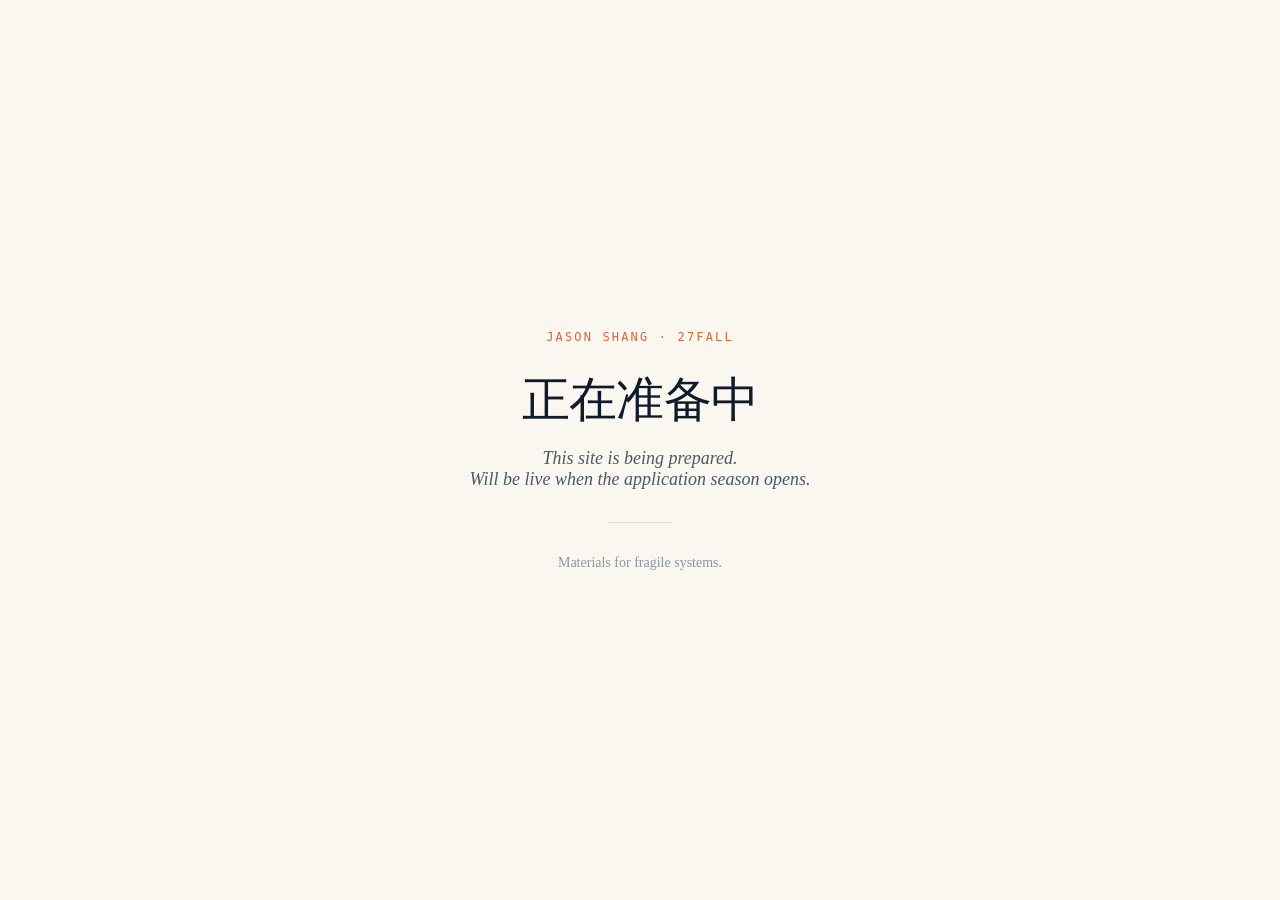
==== commit 7ee230be: "Pause: temporary maintenance page" ====
--- a/index.html
+++ b/index.html
@@ -3,408 +3,25 @@
 <head>
   <meta charset="UTF-8">
   <meta name="viewport" content="width=device-width, initial-scale=1.0">
-  <title>Jason Shang · 商传溯 · Materials for Fragile Systems</title>
-  <meta name="description" content="商传溯（Jason Shang），深圳中学高二。从火灾风险出发，用材料科学理解保护、修复与人类行为。申请方向：化学 / 材料科学（水凝胶 · 皮肤修复）。">
-  <meta name="author" content="Jason Shang">
-
-  <!-- Open Graph -->
-  <meta property="og:title" content="Jason Shang · Materials for Fragile Systems">
-  <meta property="og:description" content="用材料科学保护脆弱系统——从灭火到水凝胶，从产品到人性认知。">
-  <meta property="og:type" content="website">
-
-  <!-- Fonts -->
-  <link rel="preconnect" href="https://fonts.googleapis.com">
-  <link rel="preconnect" href="https://fonts.gstatic.com" crossorigin>
-  <link href="https://fonts.googleapis.com/css2?family=Crimson+Pro:ital,wght@0,400;0,500;0,600;1,400;1,500&family=Inter:wght@400;500;600&family=JetBrains+Mono:wght@400;500&display=swap" rel="stylesheet">
-
-  <link rel="stylesheet" href="assets/css/main.css">
+  <title>Jason Shang · Coming Soon</title>
+  <style>
+    body { margin: 0; min-height: 100vh; display: grid; place-items: center;
+           background: #FAF7F1; font-family: 'Crimson Pro', Georgia, serif; color: #0F1B2D; }
+    .box { text-align: center; padding: 32px; }
+    .tag { font-family: ui-monospace, Menlo, monospace; font-size: 12px;
+           letter-spacing: 0.18em; text-transform: uppercase; color: #D4673A; margin-bottom: 24px; }
+    h1 { font-size: clamp(28px, 5vw, 48px); font-weight: 500; margin: 0 0 16px; letter-spacing: -0.02em; }
+    p { font-style: italic; color: #4A5868; margin: 0; font-size: 18px; }
+    hr { border: 0; border-top: 1px solid #E5DFD3; width: 64px; margin: 32px auto; }
+  </style>
 </head>
 <body>
-
-  <!-- ============ NAVIGATION ============ -->
-  <nav class="nav">
-    <div class="container nav__inner">
-      <a href="index.html" class="nav__brand">
-        <span class="nav__mark">JS</span>
-        <span>Jason Shang</span>
-      </a>
-      <button class="nav__menu-btn" aria-label="Toggle menu" aria-expanded="false">
-        <svg width="18" height="14" viewBox="0 0 18 14" fill="none" stroke="currentColor" stroke-width="1.6"><line x1="0" y1="2" x2="18" y2="2"/><line x1="0" y1="12" x2="18" y2="12"/><line x1="0" y1="7" x2="18" y2="7"/></svg>
-      </button>
-      <ul class="nav__links">
-        <li><a href="index.html">Home</a></li>
-        <li><a href="research/index.html">Research</a></li>
-        <li><a href="projects/safehome/index.html">SafeHome</a></li>
-        <li><a href="projects/chemisfun/index.html">Chemisfun</a></li>
-        <li><a href="writing/index.html">Writing</a></li>
-        <li><a href="about/index.html">About</a></li>
-      </ul>
-    </div>
-  </nav>
-
-  <!-- ============ HERO ============ -->
-  <header class="hero">
-    <div class="container hero__inner">
-      <div class="hero__eyebrow reveal">Class of 2027 · Materials Science &middot; Chemistry</div>
-      <h1 class="hero__title reveal">
-        用材料科学 <em>保护</em><br>
-        那些 <em>脆弱的系统</em>。
-      </h1>
-      <p class="hero__sub reveal">
-        I'm Jason Shang — a high-school researcher working on hydrogels,
-        fire-safe materials, and skin repair. I build products that go
-        into real homes, and I write science that real people can believe.
-      </p>
-      <div class="hero__meta reveal">
-        <div class="hero__meta-item">
-          <span class="hero__meta-key">Focus</span>
-          <span class="hero__meta-val">Hydrogel · Skin Repair</span>
-        </div>
-        <div class="hero__meta-item">
-          <span class="hero__meta-key">GPA</span>
-          <span class="hero__meta-val">4.52 / 4.52</span>
-        </div>
-        <div class="hero__meta-item">
-          <span class="hero__meta-key">Standardized</span>
-          <span class="hero__meta-val">SAT 1570 · TOEFL 117</span>
-        </div>
-        <div class="hero__meta-item">
-          <span class="hero__meta-key">AP</span>
-          <span class="hero__meta-val">11 exams · all 5s</span>
-        </div>
-      </div>
-    </div>
-  </header>
-
-  <!-- ============ INTRO: ONE PARAGRAPH ============ -->
-  <section class="section">
-    <div class="container container--narrow">
-      <div class="section-head">
-        <span class="section-head__num">01 · Thesis</span>
-        <h2 class="section-head__title">A single question, asked three ways.</h2>
-        <p class="section-head__lede">
-          灭火和皮肤修复，表面上一个面向环境、一个面向身体，本质上都在回答同一个问题——
-          <em>材料如何在极端条件下保护脆弱系统？</em>
-        </p>
-      </div>
-      <p style="font-family: var(--f-serif); font-size: 1.15rem; line-height: 1.7; color: var(--c-ink-2);">
-        我从初三开始研究灭火材料，把一个原型带进了真实的家庭和学校。后来我开始做 Chemisfun，把复杂的化学讲给普通人听。再后来我走进了实验室，跟随 Garcia 教授研究水凝胶，把同一类材料思维从环境推向身体——伤口愈合、组织修复、皮肤屏障。
-      </p>
-      <p style="font-family: var(--f-serif); font-size: 1.15rem; line-height: 1.7; color: var(--c-ink-2);">
-        这条线串起来只有一个动作：<strong style="color: var(--c-ink);">用材料保护脆弱系统。</strong>
-      </p>
-    </div>
-  </section>
-
-  <!-- ============ THREE LAYERS ============ -->
-  <section class="section section--tight" style="background: var(--c-card-2); border-top: 1px solid var(--c-line); border-bottom: 1px solid var(--c-line);">
-    <div class="container">
-      <div class="section-head">
-        <span class="section-head__num">02 · Architecture</span>
-        <h2 class="section-head__title">Three layers, one conviction.</h2>
-        <p class="section-head__lede">
-          材料层 · 产品层 · 人性层。第三层是我和大多数科研型申请者拉开差距的地方——
-          真正的安全不只来自技术，也来自人愿意相信风险。
-        </p>
-      </div>
-
-      <div class="layers reveal">
-        <div class="layer">
-          <div class="layer__num">LAYER 01</div>
-          <h3 class="layer__title">Material</h3>
-          <p class="layer__question">什么材料能灭火、降温、修复？</p>
-          <p class="layer__body">
-            从水凝胶的分子网络，到灭火涂层的热力学机制，到组织修复中的生物相容性——
-            我想理解材料在极端条件下<em>为什么</em>工作，而不只是<em>是否</em>工作。
-          </p>
-          <ul class="layer__examples">
-            <li>Hydrogel networks</li>
-            <li>Fire-retardant coatings</li>
-            <li>Bio-compatible scaffolds</li>
-          </ul>
-        </div>
-
-        <div class="layer">
-          <div class="layer__num">LAYER 02</div>
-          <h3 class="layer__title">Product</h3>
-          <p class="layer__question">材料如何进入真实家庭、学校、宿舍、社区？</p>
-          <p class="layer__body">
-            一个只在实验室里"work"的东西，对我来说还不够。我做的灭火材料原型真的被装进了
-            校园宿舍和社区消防角。SafeHome 是这条产品线的延伸——
-            <em>从烧杯到货架</em>，每一毫米都要被打磨。
-          </p>
-          <ul class="layer__examples">
-            <li>SafeHome · fire-safety kits</li>
-            <li>School & dorm pilots</li>
-            <li>Community deployment</li>
-          </ul>
-        </div>
-
-        <div class="layer">
-          <div class="layer__num">LAYER 03</div>
-          <h3 class="layer__title">Human</h3>
-          <p class="layer__question">为什么人明知道风险，却不相信灾难会发生？</p>
-          <p class="layer__body">
-            我研究防火、做过科普、知道火灾危险。但火警响起的一瞬间，
-            我的第一反应仍然是"不可能是真的"。这一秒让我意识到——
-            <em>真正的缺口不在知道，而在相信。</em>
-          </p>
-          <ul class="layer__examples">
-            <li>Risk perception</li>
-            <li>Behavioral design</li>
-            <li>Science communication</li>
-          </ul>
-        </div>
-      </div>
-    </div>
-  </section>
-
-  <!-- ============ PULL QUOTE ============ -->
-  <section class="section">
-    <div class="container">
-      <blockquote class="pullquote reveal">
-        "The biggest gap in fire safety isn't knowing —
-        it's believing. My work is to close that gap,
-        one material, one product, one honest sentence at a time."
-        <span class="pullquote__cite">— From my Common App essay</span>
-      </blockquote>
-    </div>
-  </section>
-
-  <!-- ============ FEATURED WORK ============ -->
-  <section class="section" style="background: var(--c-paper);">
-    <div class="container">
-      <div class="section-head">
-        <span class="section-head__num">03 · Featured Work</span>
-        <h2 class="section-head__title">The projects that built this thesis.</h2>
-        <p class="section-head__lede">
-          从分子到人群——这些项目不是平行的活动列表，而是同一条主线在不同尺度的展开。
-        </p>
-      </div>
-
-      <div class="work-grid">
-        <a href="research/index.html" class="work-card reveal">
-          <img class="work-card__thumb" src="assets/img/research-lab.jpg" alt="在 Garcia 实验室做水凝胶合成的日常工作">
-          <div class="work-card__kind work-card__kind--research">Research · Lab</div>
-          <h3 class="work-card__title">Hydrogel &amp; Skin Repair</h3>
-          <p class="work-card__lede">
-            材料如何在极端条件下保护人体？
-          </p>
-          <p class="work-card__excerpt">
-            在 Garcia 教授课题组参与水凝胶方向研究，关注材料结构、生物相容性与伤口微环境的耦合。
-            正在推进一项关于 skin repair 的实验，目标产出论文 / 海报 / 推荐信三选一。
-          </p>
-          <div class="work-card__meta">
-            <span>2025 — Present</span>
-            <span class="work-card__arrow">→</span>
-          </div>
-        </a>
-
-        <a href="projects/safehome/index.html" class="work-card reveal">
-          <img class="work-card__thumb" src="assets/img/safehome-test.jpg" alt="灭火材料的真实测试场景">
-          <div class="work-card__kind work-card__kind--product">Product · Field</div>
-          <h3 class="work-card__title">SafeHome</h3>
-          <p class="work-card__lede">
-            把家庭灭火材料从实验室搬进真实场景。
-          </p>
-          <p class="work-card__excerpt">
-            自主研发灭火涂层 / 灭火贴片 / 应急包，已经进入校园宿舍、社区消防角与多个真实家庭试点。
-            产品设计紧扣"让一个不想准备的人也能用"。
-          </p>
-          <div class="work-card__meta">
-            <span>2023 — Present</span>
-            <span class="work-card__arrow">→</span>
-          </div>
-        </a>
-
-        <a href="projects/chemisfun/index.html" class="work-card reveal">
-          <img class="work-card__thumb" src="assets/img/chemisfun-kids.jpg" alt="线下化学科普活动 · 和小朋友互动">
-          <div class="work-card__kind work-card__kind--community">Communication · Outreach</div>
-          <h3 class="work-card__title">Chemisfun</h3>
-          <p class="work-card__lede">
-            把复杂化学讲给愿意相信的人。
-          </p>
-          <p class="work-card__excerpt">
-            化学科普平台 / 公众号 / 视频 / 线下实验。把"我懂化学"变成"我能让你也懂"。
-            我相信这是材料科学落地前最被低估的一环。
-          </p>
-          <div class="work-card__meta">
-            <span>2022 — Present</span>
-            <span class="work-card__arrow">→</span>
-          </div>
-        </a>
-
-        <a href="about/index.html" class="work-card reveal">
-          <img class="work-card__thumb" src="assets/img/safehome-mall.jpg" alt="商场演讲 · 社区宣讲现场">
-          <div class="work-card__kind">Profile · 27Fall</div>
-          <h3 class="work-card__title">About Jason</h3>
-          <p class="work-card__lede">
-            深中国际部 · 一份不模板化的申请画像。
-          </p>
-          <p class="work-card__excerpt">
-            GPA 4.52 / SAT 1570 / TOEFL 117 / 11门 AP 全 5。
-            但数字从来不是人设——它们只是入场券。
-          </p>
-          <div class="work-card__meta">
-            <span>Read CV &middot; Activities</span>
-            <span class="work-card__arrow">→</span>
-          </div>
-        </a>
-      </div>
-    </div>
-  </section>
-
-  <!-- ============ STAT STRIP ============ -->
-  <section class="section--tight">
-    <div class="container">
-      <div class="stat-strip reveal">
-        <div class="stat">
-          <div class="stat__num stat__num--ember">4.52</div>
-          <div class="stat__label">Unweighted GPA,<br>11 APs all 5s</div>
-        </div>
-        <div class="stat">
-          <div class="stat__num stat__num--ember">1570</div>
-          <div class="stat__label">SAT · within top 1%<br>globally</div>
-        </div>
-        <div class="stat">
-          <div class="stat__num stat__num--sky">3</div>
-          <div class="stat__label">years of independent<br>research</div>
-        </div>
-        <div class="stat">
-          <div class="stat__num stat__num--sky">1</div>
-          <div class="stat__label">thesis: materials<br>protect fragile systems</div>
-        </div>
-      </div>
-    </div>
-  </section>
-
-  <!-- ============ TIMELINE ============ -->
-  <section class="section">
-    <div class="container container--narrow">
-      <div class="section-head">
-        <span class="section-head__num">04 · Timeline</span>
-        <h2 class="section-head__title">From fire alarm to lab bench.</h2>
-        <p class="section-head__lede">
-          这条线不是规划出来的，是被一次次真实场景推出来的。
-        </p>
-      </div>
-
-      <div class="timeline reveal">
-        <div class="tl-item">
-          <div class="tl-item__date">2022 · Spring</div>
-          <h3 class="tl-item__title">A fire alarm. A first reaction.</h3>
-          <p class="tl-item__body">校园火警演练。我研究防火，知道风险——但警报响起的第一秒，反应还是"不可能是真的"。这秒，成了我后来所有项目的种子。</p>
-        </div>
-        <div class="tl-item">
-          <div class="tl-item__date">2023 · Summer</div>
-          <h3 class="tl-item__title">SafeHome v1 · 校园宿舍试点</h3>
-          <p class="tl-item__body">自研灭火涂层与应急包，进入深中宿舍与深圳社区消防角。产品形态在真实场景里反复被打磨。</p>
-        </div>
-        <div class="tl-item">
-          <div class="tl-item__date">2024 · Fall</div>
-          <h3 class="tl-item__title">Chemisfun · 公开科普</h3>
-          <p class="tl-item__body">化学科普平台正式运行。开始写"普通人能听懂、愿意相信、愿意行动"的化学。</p>
-        </div>
-        <div class="tl-item">
-          <div class="tl-item__date">2025 · Spring</div>
-          <h3 class="tl-item__title">Garcia Lab · 水凝胶研究</h3>
-          <p class="tl-item__body">进入水凝胶课题组，把同一类材料思维从环境推向身体——皮肤修复、组织修复、伤口愈合。</p>
-        </div>
-        <div class="tl-item">
-          <div class="tl-item__date">2025 · Summer — 2026</div>
-          <h3 class="tl-item__title">27Fall · 申请季</h3>
-          <p class="tl-item__body">所有主线汇合：化学 / 材料科学 / 产品落地 / 社区影响 / 跨学科好奇心。Stanford REA → JHU ED2 → UC 系统 / UPenn 等。</p>
-        </div>
-      </div>
-    </div>
-  </section>
-
-  <!-- ============ WRITING ============ -->
-  <section class="section" style="background: var(--c-card-2); border-top: 1px solid var(--c-line); border-bottom: 1px solid var(--c-line);">
-    <div class="container">
-      <div class="section-head">
-        <span class="section-head__num">05 · Writing</span>
-        <h2 class="section-head__title">Notes, reflections, science.</h2>
-        <p class="section-head__lede">
-          一些我写下来的东西——关于材料、风险、与相信的成本。
-        </p>
-      </div>
-
-      <div class="essay-list reveal">
-        <article class="essay">
-          <div class="essay__date">2026 · 07</div>
-          <div>
-            <h3 class="essay__title"><a href="writing/index.html#believing">防火最大的缺口，不是知道，而是相信</a></h3>
-            <p class="essay__excerpt">从一次火警演练说起，解释为什么"知道"和"相信"是两件事，以及这如何塑造了我做 Chemisfun 的方式。</p>
-            <div class="tags"><span class="tag tag--ember">Essay</span><span class="tag">Risk</span><span class="tag">Communication</span></div>
-          </div>
-        </article>
-        <article class="essay">
-          <div class="essay__date">2026 · 06</div>
-          <div>
-            <h3 class="essay__title"><a href="writing/index.html#hydrogel">水凝胶不是新材料，是新材料观</a></h3>
-            <p class="essay__excerpt">同一个分子网络，既能灭火，也能修复皮肤——这中间发生了什么？我在 Garcia Lab 的第一年笔记。</p>
-            <div class="tags"><span class="tag tag--sky">Research Note</span><span class="tag">Hydrogel</span></div>
-          </div>
-        </article>
-        <article class="essay">
-          <div class="essay__date">2026 · 04</div>
-          <div>
-            <h3 class="essay__title"><a href="writing/index.html#safehome">为什么 SafeHome 不只是"灭火产品"</a></h3>
-            <p class="essay__excerpt">一个产品能不能被使用，取决于它有没有降低人的心理阻力，而不是它有多"正确"。</p>
-            <div class="tags"><span class="tag tag--ember">Product</span><span class="tag">Behavioral design</span></div>
-          </div>
-        </article>
-        <article class="essay">
-          <div class="essay__date">2026 · 02</div>
-          <div>
-            <h3 class="essay__title"><a href="writing/index.html#chemisfun">Chemisfun 写作守则：我怎么把一个分子讲给所有人</a></h3>
-            <p class="essay__excerpt">不删术语、不降智、不夸张。把自己当一个诚实的朋友。</p>
-            <div class="tags"><span class="tag">Craft</span><span class="tag">Science writing</span></div>
-          </div>
-        </article>
-      </div>
-
-      <div style="text-align: center; margin-top: var(--s-7);">
-        <a href="writing/index.html" class="tag tag--ember" style="padding: 8px 16px; font-size: 0.8rem;">All writing →</a>
-      </div>
-    </div>
-  </section>
-
-  <!-- ============ CONTACT / FOOTER ============ -->
-  <section class="section">
-    <div class="container container--narrow center">
-      <div class="section-head" style="align-items: center; text-align: center; margin-left: auto; margin-right: auto;">
-        <span class="section-head__num">06 · Get in touch</span>
-        <h2 class="section-head__title">Open to conversations.</h2>
-        <p class="section-head__lede">
-          对材料科学、产品落地、风险传播、或者申请季本身有任何想法——
-          都欢迎写信给我。我会认真读每一封。
-        </p>
-      </div>
-      <div class="tags" style="justify-content: center; margin-top: var(--s-6);">
-        <a href="mailto:jason.shang@outlook.com" class="tag tag--ember" style="font-size: 0.85rem; padding: 8px 16px;">jason.shang@outlook.com</a>
-      </div>
-      <p class="muted mono" style="margin-top: var(--s-6); font-size: 0.82rem;">
-        Shenzhen, CN · Class of 2027 · Materials Science, Chemistry
-      </p>
-    </div>
-  </section>
-
-  <!-- ============ FOOTER ============ -->
-  <footer class="footer">
-    <div class="container footer__inner">
-      <div>
-        <div class="footer__brand">Jason Shang · 商传溯</div>
-        <p class="footer__tag">Materials for fragile systems.</p>
-      </div>
-      <div class="footer__meta">
-        <div>© 2026 · Last updated 2026.07</div>
-        <div style="margin-top: 6px;">Built with care · index.html</div>
-      </div>
-    </div>
-  </footer>
-
-  <script src="assets/js/main.js"></script>
+  <div class="box">
+    <div class="tag">Jason Shang · 27Fall</div>
+    <h1>正在准备中</h1>
+    <p>This site is being prepared.<br>Will be live when the application season opens.</p>
+    <hr>
+    <p style="font-size: 14px; font-style: normal; color: #8A95A4;">Materials for fragile systems.</p>
+  </div>
 </body>
 </html>
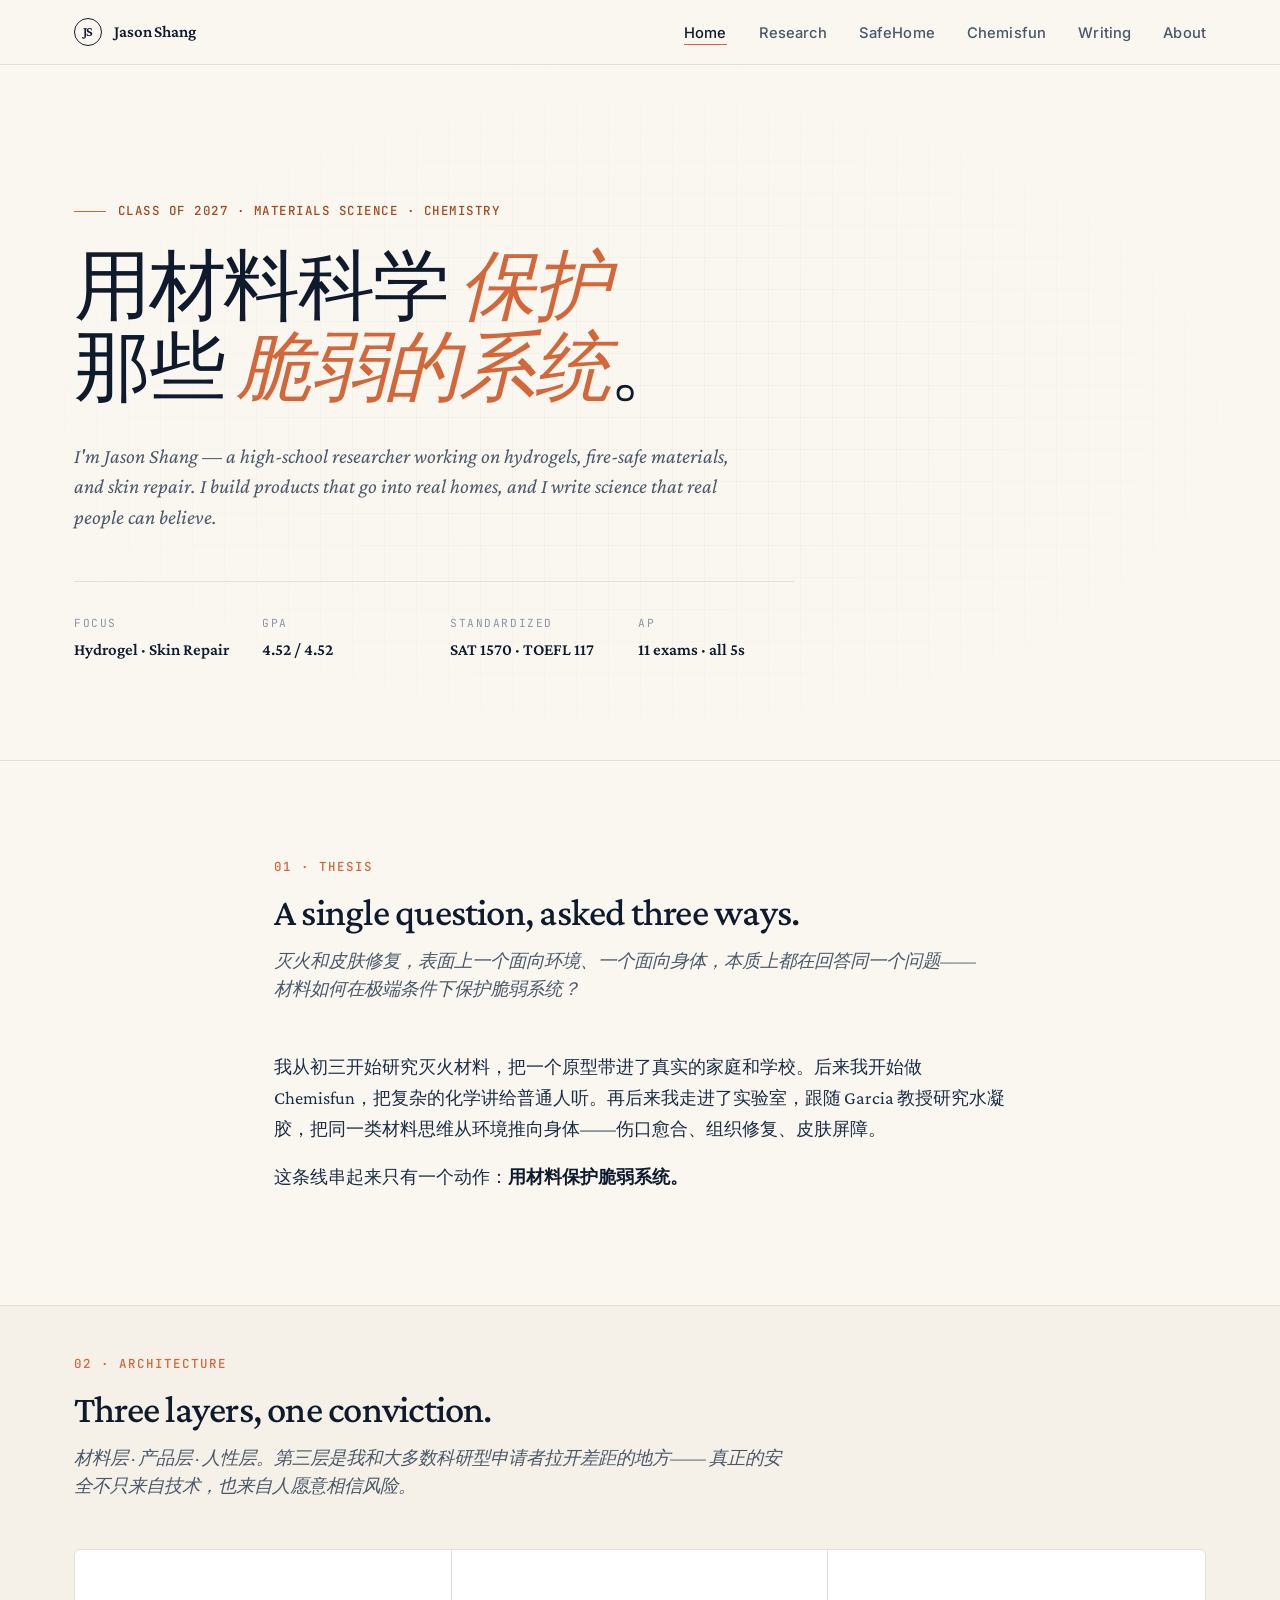
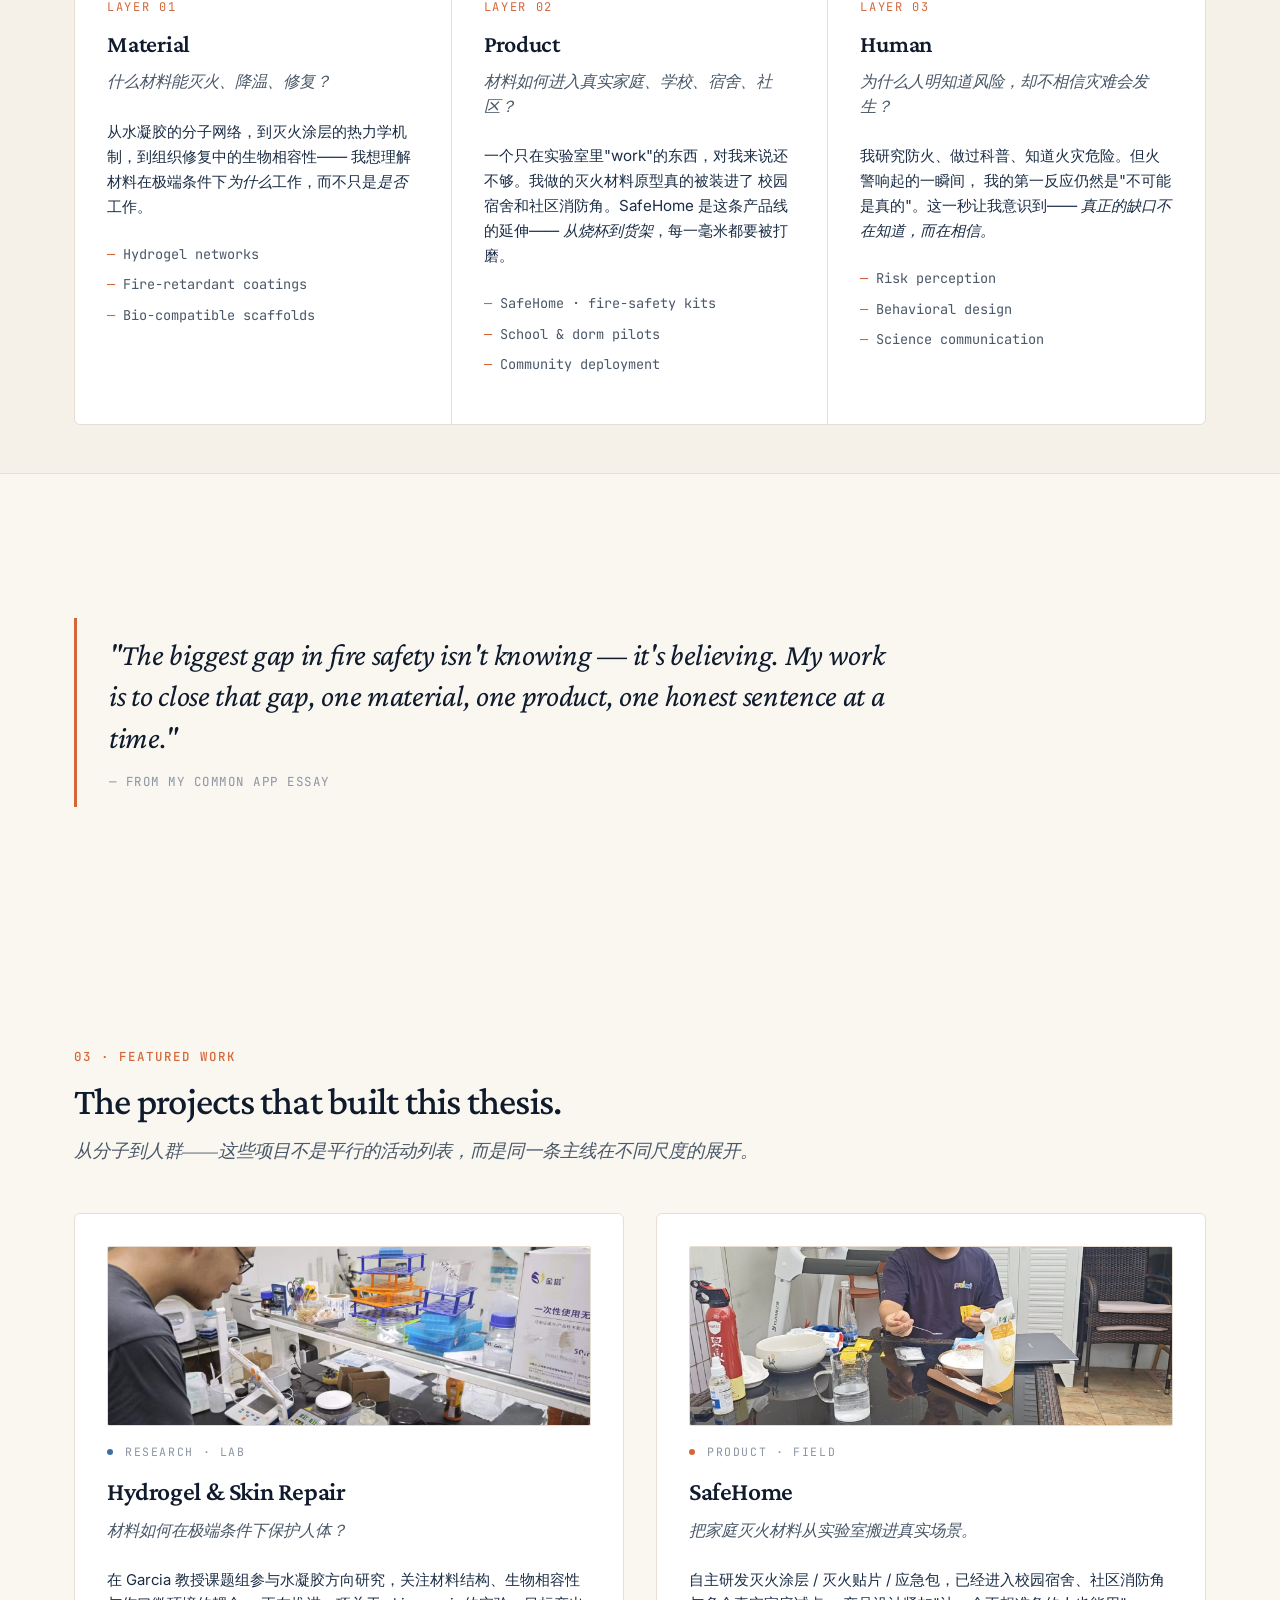
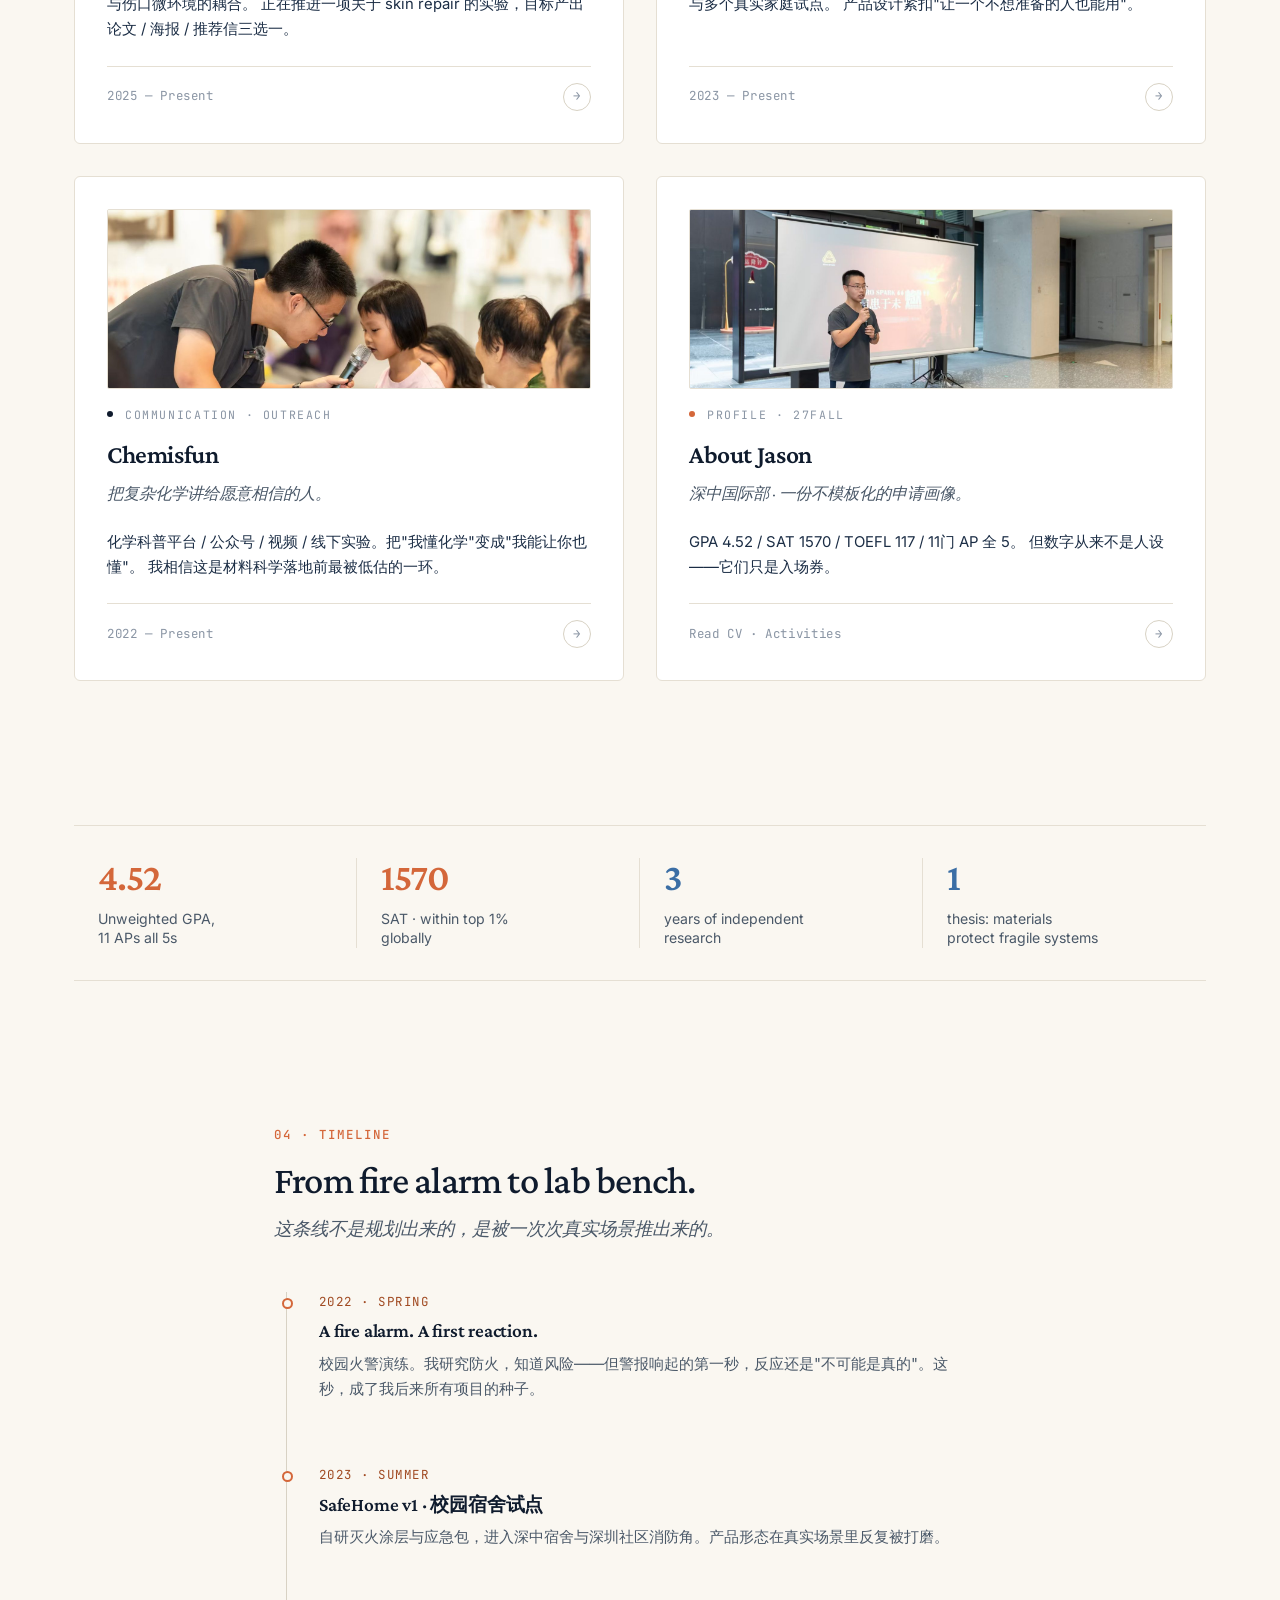
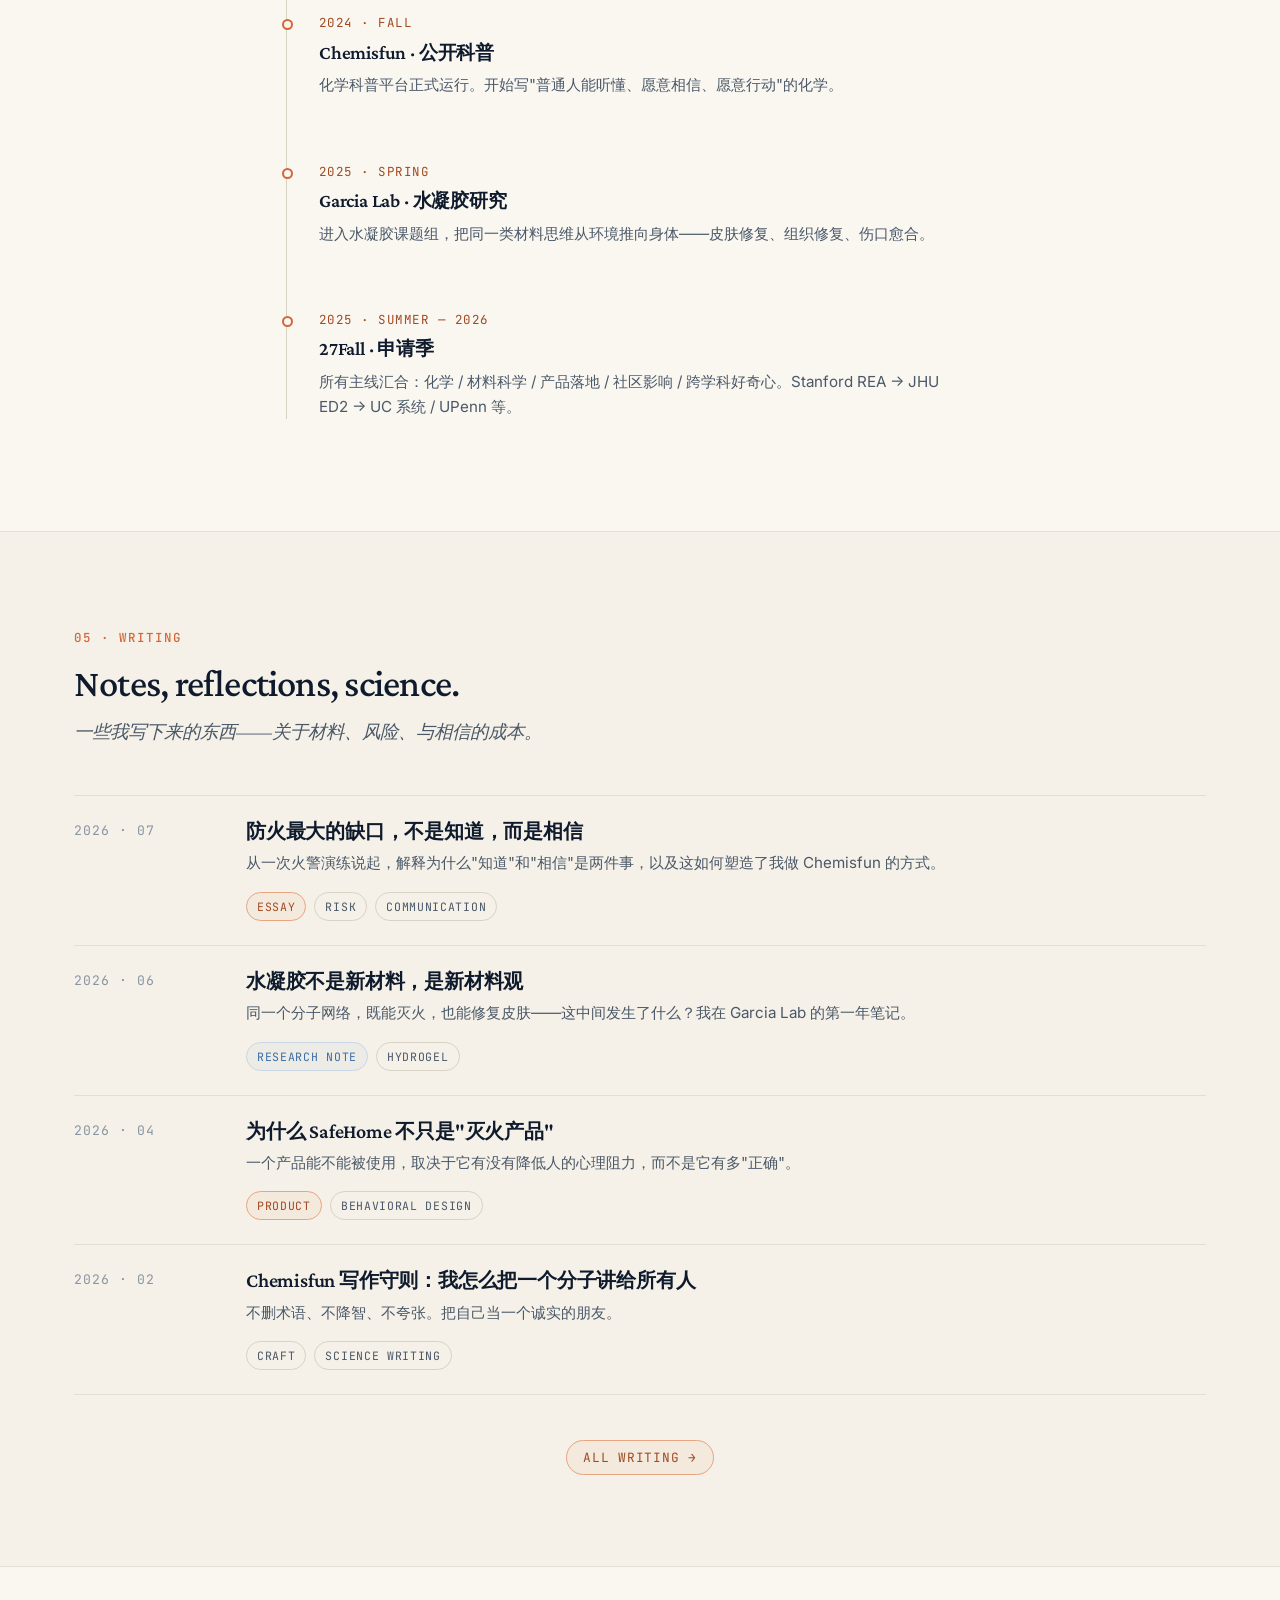
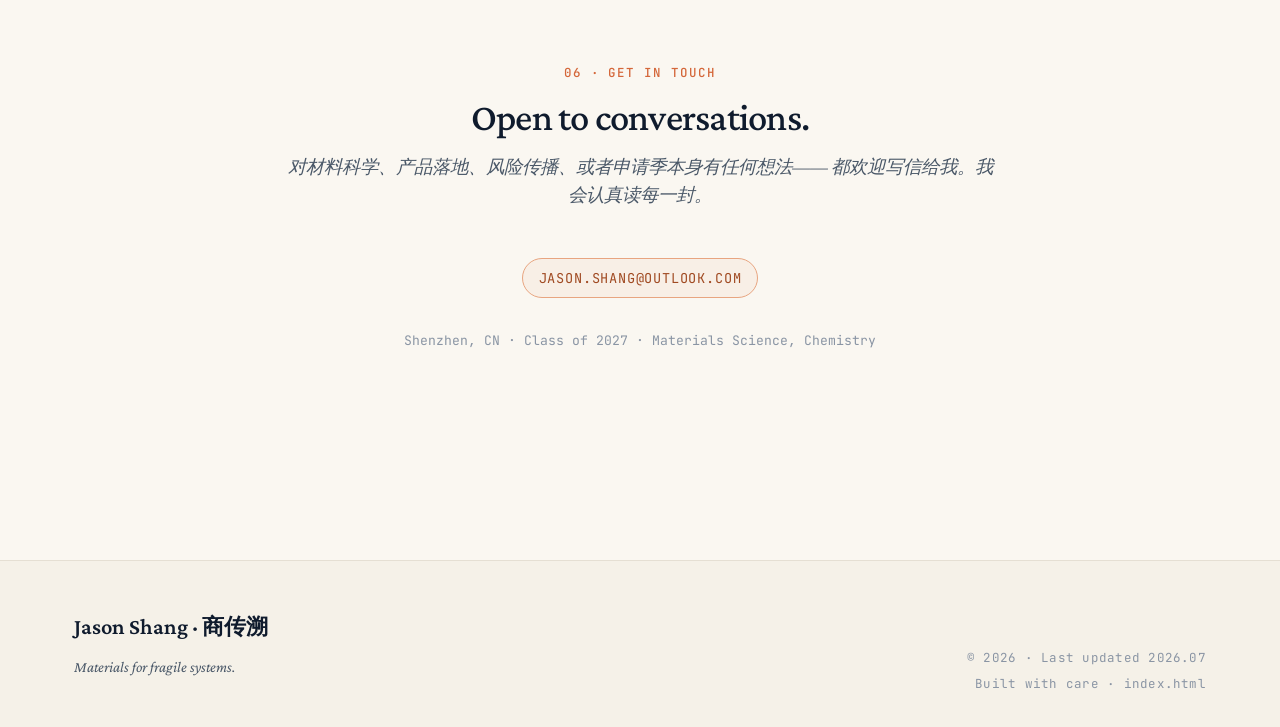
==== commit 4a619858: "Revert "Pause: temporary maintenance page" This reverts commit 7ee230be6f51fa7236e0ab117adbe3499a8dd" ====
--- a/index.html
+++ b/index.html
@@ -3,25 +3,409 @@
 <head>
   <meta charset="UTF-8">
   <meta name="viewport" content="width=device-width, initial-scale=1.0">
-  <title>Jason Shang · Coming Soon</title>
-  <style>
-    body { margin: 0; min-height: 100vh; display: grid; place-items: center;
-           background: #FAF7F1; font-family: 'Crimson Pro', Georgia, serif; color: #0F1B2D; }
-    .box { text-align: center; padding: 32px; }
-    .tag { font-family: ui-monospace, Menlo, monospace; font-size: 12px;
-           letter-spacing: 0.18em; text-transform: uppercase; color: #D4673A; margin-bottom: 24px; }
-    h1 { font-size: clamp(28px, 5vw, 48px); font-weight: 500; margin: 0 0 16px; letter-spacing: -0.02em; }
-    p { font-style: italic; color: #4A5868; margin: 0; font-size: 18px; }
-    hr { border: 0; border-top: 1px solid #E5DFD3; width: 64px; margin: 32px auto; }
-  </style>
+  <title>Jason Shang · 商传溯 · Materials for Fragile Systems</title>
+  <meta name="description" content="商传溯（Jason Shang），深圳中学高二。从火灾风险出发，用材料科学理解保护、修复与人类行为。申请方向：化学 / 材料科学（水凝胶 · 皮肤修复）。">
+  <meta name="author" content="Jason Shang">
+  <link rel="icon" type="image/svg+xml" href="favicon.svg">
+
+  <!-- Open Graph -->
+  <meta property="og:title" content="Jason Shang · Materials for Fragile Systems">
+  <meta property="og:description" content="用材料科学保护脆弱系统——从灭火到水凝胶，从产品到人性认知。">
+  <meta property="og:type" content="website">
+
+  <!-- Fonts -->
+  <link rel="preconnect" href="https://fonts.googleapis.com">
+  <link rel="preconnect" href="https://fonts.gstatic.com" crossorigin>
+  <link href="https://fonts.googleapis.com/css2?family=Crimson+Pro:ital,wght@0,400;0,500;0,600;1,400;1,500&family=Inter:wght@400;500;600&family=JetBrains+Mono:wght@400;500&display=swap" rel="stylesheet">
+
+  <link rel="stylesheet" href="assets/css/main.css">
 </head>
 <body>
-  <div class="box">
-    <div class="tag">Jason Shang · 27Fall</div>
-    <h1>正在准备中</h1>
-    <p>This site is being prepared.<br>Will be live when the application season opens.</p>
-    <hr>
-    <p style="font-size: 14px; font-style: normal; color: #8A95A4;">Materials for fragile systems.</p>
-  </div>
+
+  <!-- ============ NAVIGATION ============ -->
+  <nav class="nav">
+    <div class="container nav__inner">
+      <a href="index.html" class="nav__brand">
+        <span class="nav__mark">JS</span>
+        <span>Jason Shang</span>
+      </a>
+      <button class="nav__menu-btn" aria-label="Toggle menu" aria-expanded="false">
+        <svg width="18" height="14" viewBox="0 0 18 14" fill="none" stroke="currentColor" stroke-width="1.6"><line x1="0" y1="2" x2="18" y2="2"/><line x1="0" y1="12" x2="18" y2="12"/><line x1="0" y1="7" x2="18" y2="7"/></svg>
+      </button>
+      <ul class="nav__links">
+        <li><a href="index.html">Home</a></li>
+        <li><a href="research/index.html">Research</a></li>
+        <li><a href="projects/safehome/index.html">SafeHome</a></li>
+        <li><a href="projects/chemisfun/index.html">Chemisfun</a></li>
+        <li><a href="writing/index.html">Writing</a></li>
+        <li><a href="about/index.html">About</a></li>
+      </ul>
+    </div>
+  </nav>
+
+  <!-- ============ HERO ============ -->
+  <header class="hero">
+    <div class="container hero__inner">
+      <div class="hero__eyebrow reveal">Class of 2027 · Materials Science &middot; Chemistry</div>
+      <h1 class="hero__title reveal">
+        用材料科学 <em>保护</em><br>
+        那些 <em>脆弱的系统</em>。
+      </h1>
+      <p class="hero__sub reveal">
+        I'm Jason Shang — a high-school researcher working on hydrogels,
+        fire-safe materials, and skin repair. I build products that go
+        into real homes, and I write science that real people can believe.
+      </p>
+      <div class="hero__meta reveal">
+        <div class="hero__meta-item">
+          <span class="hero__meta-key">Focus</span>
+          <span class="hero__meta-val">Hydrogel · Skin Repair</span>
+        </div>
+        <div class="hero__meta-item">
+          <span class="hero__meta-key">GPA</span>
+          <span class="hero__meta-val">4.52 / 4.52</span>
+        </div>
+        <div class="hero__meta-item">
+          <span class="hero__meta-key">Standardized</span>
+          <span class="hero__meta-val">SAT 1570 · TOEFL 117</span>
+        </div>
+        <div class="hero__meta-item">
+          <span class="hero__meta-key">AP</span>
+          <span class="hero__meta-val">11 exams · all 5s</span>
+        </div>
+      </div>
+    </div>
+  </header>
+
+  <!-- ============ INTRO: ONE PARAGRAPH ============ -->
+  <section class="section">
+    <div class="container container--narrow">
+      <div class="section-head">
+        <span class="section-head__num">01 · Thesis</span>
+        <h2 class="section-head__title">A single question, asked three ways.</h2>
+        <p class="section-head__lede">
+          灭火和皮肤修复，表面上一个面向环境、一个面向身体，本质上都在回答同一个问题——
+          <em>材料如何在极端条件下保护脆弱系统？</em>
+        </p>
+      </div>
+      <p style="font-family: var(--f-serif); font-size: 1.15rem; line-height: 1.7; color: var(--c-ink-2);">
+        我从初三开始研究灭火材料，把一个原型带进了真实的家庭和学校。后来我开始做 Chemisfun，把复杂的化学讲给普通人听。再后来我走进了实验室，跟随 Garcia 教授研究水凝胶，把同一类材料思维从环境推向身体——伤口愈合、组织修复、皮肤屏障。
+      </p>
+      <p style="font-family: var(--f-serif); font-size: 1.15rem; line-height: 1.7; color: var(--c-ink-2);">
+        这条线串起来只有一个动作：<strong style="color: var(--c-ink);">用材料保护脆弱系统。</strong>
+      </p>
+    </div>
+  </section>
+
+  <!-- ============ THREE LAYERS ============ -->
+  <section class="section section--tight" style="background: var(--c-card-2); border-top: 1px solid var(--c-line); border-bottom: 1px solid var(--c-line);">
+    <div class="container">
+      <div class="section-head">
+        <span class="section-head__num">02 · Architecture</span>
+        <h2 class="section-head__title">Three layers, one conviction.</h2>
+        <p class="section-head__lede">
+          材料层 · 产品层 · 人性层。第三层是我和大多数科研型申请者拉开差距的地方——
+          真正的安全不只来自技术，也来自人愿意相信风险。
+        </p>
+      </div>
+
+      <div class="layers reveal">
+        <div class="layer">
+          <div class="layer__num">LAYER 01</div>
+          <h3 class="layer__title">Material</h3>
+          <p class="layer__question">什么材料能灭火、降温、修复？</p>
+          <p class="layer__body">
+            从水凝胶的分子网络，到灭火涂层的热力学机制，到组织修复中的生物相容性——
+            我想理解材料在极端条件下<em>为什么</em>工作，而不只是<em>是否</em>工作。
+          </p>
+          <ul class="layer__examples">
+            <li>Hydrogel networks</li>
+            <li>Fire-retardant coatings</li>
+            <li>Bio-compatible scaffolds</li>
+          </ul>
+        </div>
+
+        <div class="layer">
+          <div class="layer__num">LAYER 02</div>
+          <h3 class="layer__title">Product</h3>
+          <p class="layer__question">材料如何进入真实家庭、学校、宿舍、社区？</p>
+          <p class="layer__body">
+            一个只在实验室里"work"的东西，对我来说还不够。我做的灭火材料原型真的被装进了
+            校园宿舍和社区消防角。SafeHome 是这条产品线的延伸——
+            <em>从烧杯到货架</em>，每一毫米都要被打磨。
+          </p>
+          <ul class="layer__examples">
+            <li>SafeHome · fire-safety kits</li>
+            <li>School & dorm pilots</li>
+            <li>Community deployment</li>
+          </ul>
+        </div>
+
+        <div class="layer">
+          <div class="layer__num">LAYER 03</div>
+          <h3 class="layer__title">Human</h3>
+          <p class="layer__question">为什么人明知道风险，却不相信灾难会发生？</p>
+          <p class="layer__body">
+            我研究防火、做过科普、知道火灾危险。但火警响起的一瞬间，
+            我的第一反应仍然是"不可能是真的"。这一秒让我意识到——
+            <em>真正的缺口不在知道，而在相信。</em>
+          </p>
+          <ul class="layer__examples">
+            <li>Risk perception</li>
+            <li>Behavioral design</li>
+            <li>Science communication</li>
+          </ul>
+        </div>
+      </div>
+    </div>
+  </section>
+
+  <!-- ============ PULL QUOTE ============ -->
+  <section class="section">
+    <div class="container">
+      <blockquote class="pullquote reveal">
+        "The biggest gap in fire safety isn't knowing —
+        it's believing. My work is to close that gap,
+        one material, one product, one honest sentence at a time."
+        <span class="pullquote__cite">— From my Common App essay</span>
+      </blockquote>
+    </div>
+  </section>
+
+  <!-- ============ FEATURED WORK ============ -->
+  <section class="section" style="background: var(--c-paper);">
+    <div class="container">
+      <div class="section-head">
+        <span class="section-head__num">03 · Featured Work</span>
+        <h2 class="section-head__title">The projects that built this thesis.</h2>
+        <p class="section-head__lede">
+          从分子到人群——这些项目不是平行的活动列表，而是同一条主线在不同尺度的展开。
+        </p>
+      </div>
+
+      <div class="work-grid">
+        <a href="research/index.html" class="work-card reveal">
+          <img class="work-card__thumb" src="assets/img/research-lab.jpg" alt="在 Garcia 实验室做水凝胶合成的日常工作">
+          <div class="work-card__kind work-card__kind--research">Research · Lab</div>
+          <h3 class="work-card__title">Hydrogel &amp; Skin Repair</h3>
+          <p class="work-card__lede">
+            材料如何在极端条件下保护人体？
+          </p>
+          <p class="work-card__excerpt">
+            在 Garcia 教授课题组参与水凝胶方向研究，关注材料结构、生物相容性与伤口微环境的耦合。
+            正在推进一项关于 skin repair 的实验，目标产出论文 / 海报 / 推荐信三选一。
+          </p>
+          <div class="work-card__meta">
+            <span>2025 — Present</span>
+            <span class="work-card__arrow">→</span>
+          </div>
+        </a>
+
+        <a href="projects/safehome/index.html" class="work-card reveal">
+          <img class="work-card__thumb" src="assets/img/safehome-test.jpg" alt="灭火材料的真实测试场景">
+          <div class="work-card__kind work-card__kind--product">Product · Field</div>
+          <h3 class="work-card__title">SafeHome</h3>
+          <p class="work-card__lede">
+            把家庭灭火材料从实验室搬进真实场景。
+          </p>
+          <p class="work-card__excerpt">
+            自主研发灭火涂层 / 灭火贴片 / 应急包，已经进入校园宿舍、社区消防角与多个真实家庭试点。
+            产品设计紧扣"让一个不想准备的人也能用"。
+          </p>
+          <div class="work-card__meta">
+            <span>2023 — Present</span>
+            <span class="work-card__arrow">→</span>
+          </div>
+        </a>
+
+        <a href="projects/chemisfun/index.html" class="work-card reveal">
+          <img class="work-card__thumb" src="assets/img/chemisfun-kids.jpg" alt="线下化学科普活动 · 和小朋友互动">
+          <div class="work-card__kind work-card__kind--community">Communication · Outreach</div>
+          <h3 class="work-card__title">Chemisfun</h3>
+          <p class="work-card__lede">
+            把复杂化学讲给愿意相信的人。
+          </p>
+          <p class="work-card__excerpt">
+            化学科普平台 / 公众号 / 视频 / 线下实验。把"我懂化学"变成"我能让你也懂"。
+            我相信这是材料科学落地前最被低估的一环。
+          </p>
+          <div class="work-card__meta">
+            <span>2022 — Present</span>
+            <span class="work-card__arrow">→</span>
+          </div>
+        </a>
+
+        <a href="about/index.html" class="work-card reveal">
+          <img class="work-card__thumb" src="assets/img/safehome-mall.jpg" alt="商场演讲 · 社区宣讲现场">
+          <div class="work-card__kind">Profile · 27Fall</div>
+          <h3 class="work-card__title">About Jason</h3>
+          <p class="work-card__lede">
+            深中国际部 · 一份不模板化的申请画像。
+          </p>
+          <p class="work-card__excerpt">
+            GPA 4.52 / SAT 1570 / TOEFL 117 / 11门 AP 全 5。
+            但数字从来不是人设——它们只是入场券。
+          </p>
+          <div class="work-card__meta">
+            <span>Read CV &middot; Activities</span>
+            <span class="work-card__arrow">→</span>
+          </div>
+        </a>
+      </div>
+    </div>
+  </section>
+
+  <!-- ============ STAT STRIP ============ -->
+  <section class="section--tight">
+    <div class="container">
+      <div class="stat-strip reveal">
+        <div class="stat">
+          <div class="stat__num stat__num--ember">4.52</div>
+          <div class="stat__label">Unweighted GPA,<br>11 APs all 5s</div>
+        </div>
+        <div class="stat">
+          <div class="stat__num stat__num--ember">1570</div>
+          <div class="stat__label">SAT · within top 1%<br>globally</div>
+        </div>
+        <div class="stat">
+          <div class="stat__num stat__num--sky">3</div>
+          <div class="stat__label">years of independent<br>research</div>
+        </div>
+        <div class="stat">
+          <div class="stat__num stat__num--sky">1</div>
+          <div class="stat__label">thesis: materials<br>protect fragile systems</div>
+        </div>
+      </div>
+    </div>
+  </section>
+
+  <!-- ============ TIMELINE ============ -->
+  <section class="section">
+    <div class="container container--narrow">
+      <div class="section-head">
+        <span class="section-head__num">04 · Timeline</span>
+        <h2 class="section-head__title">From fire alarm to lab bench.</h2>
+        <p class="section-head__lede">
+          这条线不是规划出来的，是被一次次真实场景推出来的。
+        </p>
+      </div>
+
+      <div class="timeline reveal">
+        <div class="tl-item">
+          <div class="tl-item__date">2022 · Spring</div>
+          <h3 class="tl-item__title">A fire alarm. A first reaction.</h3>
+          <p class="tl-item__body">校园火警演练。我研究防火，知道风险——但警报响起的第一秒，反应还是"不可能是真的"。这秒，成了我后来所有项目的种子。</p>
+        </div>
+        <div class="tl-item">
+          <div class="tl-item__date">2023 · Summer</div>
+          <h3 class="tl-item__title">SafeHome v1 · 校园宿舍试点</h3>
+          <p class="tl-item__body">自研灭火涂层与应急包，进入深中宿舍与深圳社区消防角。产品形态在真实场景里反复被打磨。</p>
+        </div>
+        <div class="tl-item">
+          <div class="tl-item__date">2024 · Fall</div>
+          <h3 class="tl-item__title">Chemisfun · 公开科普</h3>
+          <p class="tl-item__body">化学科普平台正式运行。开始写"普通人能听懂、愿意相信、愿意行动"的化学。</p>
+        </div>
+        <div class="tl-item">
+          <div class="tl-item__date">2025 · Spring</div>
+          <h3 class="tl-item__title">Garcia Lab · 水凝胶研究</h3>
+          <p class="tl-item__body">进入水凝胶课题组，把同一类材料思维从环境推向身体——皮肤修复、组织修复、伤口愈合。</p>
+        </div>
+        <div class="tl-item">
+          <div class="tl-item__date">2025 · Summer — 2026</div>
+          <h3 class="tl-item__title">27Fall · 申请季</h3>
+          <p class="tl-item__body">所有主线汇合：化学 / 材料科学 / 产品落地 / 社区影响 / 跨学科好奇心。Stanford REA → JHU ED2 → UC 系统 / UPenn 等。</p>
+        </div>
+      </div>
+    </div>
+  </section>
+
+  <!-- ============ WRITING ============ -->
+  <section class="section" style="background: var(--c-card-2); border-top: 1px solid var(--c-line); border-bottom: 1px solid var(--c-line);">
+    <div class="container">
+      <div class="section-head">
+        <span class="section-head__num">05 · Writing</span>
+        <h2 class="section-head__title">Notes, reflections, science.</h2>
+        <p class="section-head__lede">
+          一些我写下来的东西——关于材料、风险、与相信的成本。
+        </p>
+      </div>
+
+      <div class="essay-list reveal">
+        <article class="essay">
+          <div class="essay__date">2026 · 07</div>
+          <div>
+            <h3 class="essay__title"><a href="writing/index.html#believing">防火最大的缺口，不是知道，而是相信</a></h3>
+            <p class="essay__excerpt">从一次火警演练说起，解释为什么"知道"和"相信"是两件事，以及这如何塑造了我做 Chemisfun 的方式。</p>
+            <div class="tags"><span class="tag tag--ember">Essay</span><span class="tag">Risk</span><span class="tag">Communication</span></div>
+          </div>
+        </article>
+        <article class="essay">
+          <div class="essay__date">2026 · 06</div>
+          <div>
+            <h3 class="essay__title"><a href="writing/index.html#hydrogel">水凝胶不是新材料，是新材料观</a></h3>
+            <p class="essay__excerpt">同一个分子网络，既能灭火，也能修复皮肤——这中间发生了什么？我在 Garcia Lab 的第一年笔记。</p>
+            <div class="tags"><span class="tag tag--sky">Research Note</span><span class="tag">Hydrogel</span></div>
+          </div>
+        </article>
+        <article class="essay">
+          <div class="essay__date">2026 · 04</div>
+          <div>
+            <h3 class="essay__title"><a href="writing/index.html#safehome">为什么 SafeHome 不只是"灭火产品"</a></h3>
+            <p class="essay__excerpt">一个产品能不能被使用，取决于它有没有降低人的心理阻力，而不是它有多"正确"。</p>
+            <div class="tags"><span class="tag tag--ember">Product</span><span class="tag">Behavioral design</span></div>
+          </div>
+        </article>
+        <article class="essay">
+          <div class="essay__date">2026 · 02</div>
+          <div>
+            <h3 class="essay__title"><a href="writing/index.html#chemisfun">Chemisfun 写作守则：我怎么把一个分子讲给所有人</a></h3>
+            <p class="essay__excerpt">不删术语、不降智、不夸张。把自己当一个诚实的朋友。</p>
+            <div class="tags"><span class="tag">Craft</span><span class="tag">Science writing</span></div>
+          </div>
+        </article>
+      </div>
+
+      <div style="text-align: center; margin-top: var(--s-7);">
+        <a href="writing/index.html" class="tag tag--ember" style="padding: 8px 16px; font-size: 0.8rem;">All writing →</a>
+      </div>
+    </div>
+  </section>
+
+  <!-- ============ CONTACT / FOOTER ============ -->
+  <section class="section">
+    <div class="container container--narrow center">
+      <div class="section-head" style="align-items: center; text-align: center; margin-left: auto; margin-right: auto;">
+        <span class="section-head__num">06 · Get in touch</span>
+        <h2 class="section-head__title">Open to conversations.</h2>
+        <p class="section-head__lede">
+          对材料科学、产品落地、风险传播、或者申请季本身有任何想法——
+          都欢迎写信给我。我会认真读每一封。
+        </p>
+      </div>
+      <div class="tags" style="justify-content: center; margin-top: var(--s-6);">
+        <a href="mailto:jason.shang@outlook.com" class="tag tag--ember" style="font-size: 0.85rem; padding: 8px 16px;">jason.shang@outlook.com</a>
+      </div>
+      <p class="muted mono" style="margin-top: var(--s-6); font-size: 0.82rem;">
+        Shenzhen, CN · Class of 2027 · Materials Science, Chemistry
+      </p>
+    </div>
+  </section>
+
+  <!-- ============ FOOTER ============ -->
+  <footer class="footer">
+    <div class="container footer__inner">
+      <div>
+        <div class="footer__brand">Jason Shang · 商传溯</div>
+        <p class="footer__tag">Materials for fragile systems.</p>
+      </div>
+      <div class="footer__meta">
+        <div>© 2026 · Last updated 2026.07</div>
+        <div style="margin-top: 6px;">Built with care · index.html</div>
+      </div>
+    </div>
+  </footer>
+
+  <script src="assets/js/main.js"></script>
 </body>
 </html>
--- a/assets/css/main.css
+++ b/assets/css/main.css
@@ -0,0 +1,976 @@
+/* ==========================================================================
+   Jason Shang · Personal Site
+   Design tokens: deep navy (academic) + warm ember (human) on paper-white
+   ========================================================================== */
+
+:root {
+  /* Color */
+  --c-ink: #0F1B2D;          /* primary ink, deep navy */
+  --c-ink-2: #1B2D45;        /* secondary ink */
+  --c-slate: #4A5868;        /* muted text */
+  --c-mute: #8A95A4;         /* meta text */
+  --c-line: #E5DFD3;         /* hairline divider, warm */
+  --c-line-2: #D8D2C4;
+  --c-paper: #FAF7F1;        /* page background, warm paper */
+  --c-card: #FFFFFF;
+  --c-card-2: #F5F1E8;
+  --c-ember: #D4673A;        /* accent — warm ember */
+  --c-ember-soft: #E8A580;
+  --c-ember-deep: #A04A22;
+  --c-sky: #3B6EA5;          /* secondary accent — research */
+  --c-sky-soft: #C8D6E5;
+
+  /* Type scale */
+  --f-serif: 'Crimson Pro', 'Source Serif Pro', 'Songti SC', Georgia, serif;
+  --f-sans:  'Inter', 'Source Sans 3', -apple-system, BlinkMacSystemFont, 'PingFang SC', 'Microsoft YaHei', sans-serif;
+  --f-mono:  'JetBrains Mono', 'SF Mono', Menlo, Consolas, monospace;
+
+  /* Spacing */
+  --s-1: 4px;
+  --s-2: 8px;
+  --s-3: 12px;
+  --s-4: 16px;
+  --s-5: 24px;
+  --s-6: 32px;
+  --s-7: 48px;
+  --s-8: 64px;
+  --s-9: 96px;
+  --s-10: 128px;
+
+  /* Layout */
+  --container: 1180px;
+  --container-narrow: 780px;
+  --radius: 2px;
+  --radius-lg: 6px;
+
+  /* Motion */
+  --ease: cubic-bezier(0.2, 0.8, 0.2, 1);
+  --ease-out: cubic-bezier(0.16, 1, 0.3, 1);
+}
+
+/* ==========================================================================
+   Reset & base
+   ========================================================================== */
+*, *::before, *::after { box-sizing: border-box; }
+html { scroll-behavior: smooth; -webkit-text-size-adjust: 100%; }
+body {
+  margin: 0;
+  font-family: var(--f-sans);
+  font-size: 16px;
+  line-height: 1.65;
+  color: var(--c-ink);
+  background: var(--c-paper);
+  -webkit-font-smoothing: antialiased;
+  -moz-osx-font-smoothing: grayscale;
+  font-feature-settings: 'kern', 'liga', 'calt', 'ss01';
+}
+
+h1, h2, h3, h4, h5, h6 {
+  font-family: var(--f-serif);
+  font-weight: 600;
+  letter-spacing: -0.01em;
+  line-height: 1.18;
+  margin: 0 0 var(--s-5);
+  color: var(--c-ink);
+}
+h1 { font-size: clamp(2.4rem, 5vw, 4.2rem); letter-spacing: -0.025em; }
+h2 { font-size: clamp(1.7rem, 3vw, 2.4rem); letter-spacing: -0.015em; }
+h3 { font-size: 1.35rem; }
+h4 { font-size: 1.1rem; }
+
+p { margin: 0 0 var(--s-4); }
+
+a {
+  color: var(--c-ember);
+  text-decoration: none;
+  transition: color 0.2s var(--ease);
+}
+a:hover {
+  color: var(--c-ember-deep);
+}
+
+img { max-width: 100%; height: auto; display: block; }
+
+::selection { background: var(--c-ember); color: white; }
+
+/* ==========================================================================
+   Layout
+   ========================================================================== */
+.container {
+  width: 100%;
+  max-width: var(--container);
+  margin: 0 auto;
+  padding: 0 var(--s-5);
+}
+.container--narrow { max-width: var(--container-narrow); }
+
+.section { padding: var(--s-9) 0; }
+.section--tight { padding: var(--s-7) 0; }
+.section-divider {
+  border: 0;
+  border-top: 1px solid var(--c-line);
+  margin: 0;
+}
+
+/* ==========================================================================
+   Top navigation
+   ========================================================================== */
+.nav {
+  position: sticky;
+  top: 0;
+  z-index: 50;
+  background: rgba(250, 247, 241, 0.92);
+  backdrop-filter: saturate(140%) blur(12px);
+  -webkit-backdrop-filter: saturate(140%) blur(12px);
+  border-bottom: 1px solid var(--c-line);
+}
+.nav__inner {
+  display: flex;
+  align-items: center;
+  justify-content: space-between;
+  height: 64px;
+}
+.nav__brand {
+  display: flex;
+  align-items: center;
+  gap: var(--s-3);
+  border-bottom: 0;
+  color: var(--c-ink);
+  font-family: var(--f-serif);
+  font-weight: 600;
+  font-size: 1.05rem;
+  letter-spacing: -0.005em;
+}
+.nav__brand:hover { color: var(--c-ember); border-bottom: 0; }
+.nav__mark {
+  width: 28px;
+  height: 28px;
+  display: grid;
+  place-items: center;
+  border: 1.5px solid var(--c-ink);
+  border-radius: 50%;
+  font-family: var(--f-serif);
+  font-weight: 600;
+  font-size: 0.85rem;
+  color: var(--c-ink);
+}
+.nav__links {
+  display: flex;
+  gap: var(--s-6);
+  list-style: none;
+  margin: 0;
+  padding: 0;
+}
+.nav__links a {
+  font-size: 0.92rem;
+  color: var(--c-slate);
+  font-weight: 500;
+  letter-spacing: 0.01em;
+  text-decoration: none !important;
+  border-bottom: 1px solid transparent;
+  padding-bottom: 2px;
+  transition: color 0.2s var(--ease);
+}
+.nav__links a:hover {
+  color: var(--c-ember);
+  text-decoration: none !important;
+}
+.nav__links a.is-active {
+  color: var(--c-ink);
+  border-bottom-color: var(--c-ember);
+  text-decoration: none !important;
+}
+.nav__menu-btn { display: none; }
+
+@media (max-width: 768px) {
+  .nav__menu-btn {
+    display: grid;
+    place-items: center;
+    width: 40px;
+    height: 40px;
+    background: none;
+    border: 1px solid var(--c-line);
+    border-radius: var(--radius);
+    cursor: pointer;
+  }
+  .nav__links {
+    position: fixed;
+    top: 64px;
+    right: 0;
+    left: 0;
+    flex-direction: column;
+    gap: 0;
+    background: var(--c-paper);
+    border-bottom: 1px solid var(--c-line);
+    padding: var(--s-3) 0;
+    transform: translateY(-110%);
+    transition: transform 0.3s var(--ease);
+  }
+  .nav__links.is-open { transform: translateY(0); }
+  .nav__links a {
+    display: block;
+    padding: var(--s-3) var(--s-5);
+    border-bottom: 0;
+  }
+}
+
+/* ==========================================================================
+   Hero (homepage)
+   ========================================================================== */
+.hero {
+  position: relative;
+  padding: var(--s-10) 0 var(--s-9);
+  border-bottom: 1px solid var(--c-line);
+  overflow: hidden;
+}
+.hero::before {
+  /* faint grid texture like graph paper */
+  content: '';
+  position: absolute;
+  inset: 0;
+  background-image:
+    linear-gradient(to right, rgba(15, 27, 45, 0.025) 1px, transparent 1px),
+    linear-gradient(to bottom, rgba(15, 27, 45, 0.025) 1px, transparent 1px);
+  background-size: 32px 32px;
+  pointer-events: none;
+  mask-image: radial-gradient(ellipse at center, black 30%, transparent 75%);
+  -webkit-mask-image: radial-gradient(ellipse at center, black 30%, transparent 75%);
+}
+.hero__inner { position: relative; }
+.hero__eyebrow {
+  display: inline-flex;
+  align-items: center;
+  gap: var(--s-3);
+  font-family: var(--f-mono);
+  font-size: 0.78rem;
+  font-weight: 500;
+  letter-spacing: 0.12em;
+  text-transform: uppercase;
+  color: var(--c-ember-deep);
+  margin-bottom: var(--s-5);
+}
+.hero__eyebrow::before {
+  content: '';
+  width: 32px;
+  height: 1px;
+  background: var(--c-ember);
+}
+.hero__title {
+  font-size: clamp(2.6rem, 6vw, 4.8rem);
+  font-weight: 500;
+  line-height: 1.06;
+  letter-spacing: -0.03em;
+  margin-bottom: var(--s-6);
+  max-width: 14ch;
+}
+.hero__title em {
+  font-style: italic;
+  color: var(--c-ember);
+  font-weight: 500;
+}
+.hero__sub {
+  font-family: var(--f-serif);
+  font-size: clamp(1.1rem, 1.6vw, 1.35rem);
+  font-style: italic;
+  color: var(--c-slate);
+  max-width: 56ch;
+  line-height: 1.5;
+  margin-bottom: var(--s-7);
+}
+.hero__meta {
+  display: grid;
+  grid-template-columns: repeat(4, 1fr);
+  gap: var(--s-6);
+  padding-top: var(--s-6);
+  border-top: 1px solid var(--c-line);
+  max-width: 720px;
+}
+.hero__meta-item {
+  display: flex;
+  flex-direction: column;
+  gap: var(--s-1);
+}
+.hero__meta-key {
+  font-family: var(--f-mono);
+  font-size: 0.7rem;
+  letter-spacing: 0.14em;
+  text-transform: uppercase;
+  color: var(--c-mute);
+}
+.hero__meta-val {
+  font-family: var(--f-serif);
+  font-size: 1.05rem;
+  color: var(--c-ink);
+  font-weight: 600;
+}
+@media (max-width: 640px) {
+  .hero__meta { grid-template-columns: repeat(2, 1fr); }
+}
+
+/* ==========================================================================
+   Marquee tag (essays / spec)
+   ========================================================================== */
+.tags {
+  display: flex;
+  flex-wrap: wrap;
+  gap: var(--s-2);
+  margin-top: var(--s-4);
+}
+.tag {
+  font-family: var(--f-mono);
+  font-size: 0.72rem;
+  letter-spacing: 0.06em;
+  text-transform: uppercase;
+  padding: 4px 10px;
+  border: 1px solid var(--c-line-2);
+  border-radius: 999px;
+  color: var(--c-slate);
+  background: var(--c-card-2);
+}
+.tag--ember { color: var(--c-ember-deep); border-color: var(--c-ember-soft); background: rgba(212, 103, 58, 0.06); }
+.tag--sky   { color: var(--c-sky); border-color: var(--c-sky-soft); background: rgba(59, 110, 165, 0.05); }
+
+/* ==========================================================================
+   Section header
+   ========================================================================== */
+.section-head {
+  display: flex;
+  flex-direction: column;
+  gap: var(--s-3);
+  margin-bottom: var(--s-7);
+  max-width: 720px;
+}
+.section-head__num {
+  font-family: var(--f-mono);
+  font-size: 0.78rem;
+  letter-spacing: 0.16em;
+  text-transform: uppercase;
+  color: var(--c-ember);
+  font-weight: 500;
+}
+.section-head__title {
+  font-size: clamp(1.8rem, 3vw, 2.6rem);
+  font-weight: 500;
+  letter-spacing: -0.02em;
+  margin: 0;
+}
+.section-head__lede {
+  font-family: var(--f-serif);
+  font-size: 1.15rem;
+  font-style: italic;
+  color: var(--c-slate);
+  line-height: 1.55;
+  margin: 0;
+}
+
+/* ==========================================================================
+   The Three Layers (主线的三层)
+   ========================================================================== */
+.layers {
+  display: grid;
+  grid-template-columns: repeat(3, 1fr);
+  gap: 0;
+  border: 1px solid var(--c-line);
+  border-radius: var(--radius-lg);
+  overflow: hidden;
+  background: var(--c-card);
+}
+.layer {
+  padding: var(--s-7) var(--s-6);
+  border-right: 1px solid var(--c-line);
+  position: relative;
+}
+.layer:last-child { border-right: 0; }
+.layer__num {
+  font-family: var(--f-mono);
+  font-size: 0.75rem;
+  letter-spacing: 0.14em;
+  color: var(--c-ember);
+  margin-bottom: var(--s-3);
+}
+.layer__title {
+  font-size: 1.5rem;
+  margin-bottom: var(--s-3);
+  font-weight: 600;
+}
+.layer__question {
+  font-family: var(--f-serif);
+  font-style: italic;
+  color: var(--c-slate);
+  margin-bottom: var(--s-5);
+  font-size: 1.02rem;
+  line-height: 1.5;
+}
+.layer__body {
+  font-size: 0.95rem;
+  color: var(--c-ink-2);
+  line-height: 1.65;
+}
+.layer__examples {
+  list-style: none;
+  padding: 0;
+  margin: var(--s-5) 0 0;
+  display: flex;
+  flex-direction: column;
+  gap: var(--s-2);
+}
+.layer__examples li {
+  font-family: var(--f-mono);
+  font-size: 0.85rem;
+  color: var(--c-slate);
+  padding-left: var(--s-4);
+  position: relative;
+}
+.layer__examples li::before {
+  content: '—';
+  position: absolute;
+  left: 0;
+  color: var(--c-ember);
+}
+@media (max-width: 880px) {
+  .layers { grid-template-columns: 1fr; }
+  .layer { border-right: 0; border-bottom: 1px solid var(--c-line); }
+  .layer:last-child { border-bottom: 0; }
+}
+
+/* ==========================================================================
+   Pull quote
+   ========================================================================== */
+.pullquote {
+  font-family: var(--f-serif);
+  font-size: clamp(1.4rem, 2.4vw, 2rem);
+  line-height: 1.35;
+  font-style: italic;
+  color: var(--c-ink);
+  border-left: 3px solid var(--c-ember);
+  padding: var(--s-4) 0 var(--s-4) var(--s-6);
+  margin: var(--s-7) 0;
+  max-width: 820px;
+  letter-spacing: -0.01em;
+}
+.pullquote__cite {
+  display: block;
+  font-style: normal;
+  font-family: var(--f-mono);
+  font-size: 0.78rem;
+  letter-spacing: 0.12em;
+  text-transform: uppercase;
+  color: var(--c-mute);
+  margin-top: var(--s-4);
+}
+
+/* ==========================================================================
+   Research / Project card
+   ========================================================================== */
+.work-grid {
+  display: grid;
+  grid-template-columns: repeat(2, 1fr);
+  gap: var(--s-6);
+}
+@media (max-width: 800px) { .work-grid { grid-template-columns: 1fr; } }
+
+.work-card {
+  position: relative;
+  display: flex;
+  flex-direction: column;
+  padding: var(--s-6);
+  background: var(--c-card);
+  border: 1px solid var(--c-line);
+  border-radius: var(--radius-lg);
+  text-decoration: none;
+  color: inherit;
+  transition: transform 0.3s var(--ease), border-color 0.3s var(--ease), box-shadow 0.3s var(--ease);
+}
+.work-card:hover {
+  transform: translateY(-3px);
+  border-color: var(--c-ember);
+  box-shadow: 0 12px 36px -16px rgba(212, 103, 58, 0.25);
+  color: inherit;
+}
+.work-card__kind {
+  display: flex;
+  align-items: center;
+  gap: var(--s-3);
+  font-family: var(--f-mono);
+  font-size: 0.72rem;
+  letter-spacing: 0.14em;
+  text-transform: uppercase;
+  color: var(--c-mute);
+  margin-bottom: var(--s-4);
+}
+.work-card__kind::before {
+  content: '';
+  width: 6px;
+  height: 6px;
+  border-radius: 50%;
+  background: var(--c-ember);
+}
+.work-card__kind--research::before { background: var(--c-sky); }
+.work-card__kind--product::before  { background: var(--c-ember); }
+.work-card__kind--community::before{ background: var(--c-ink); }
+
+.work-card__title {
+  font-size: 1.6rem;
+  margin: 0 0 var(--s-3);
+  font-weight: 600;
+  letter-spacing: -0.015em;
+}
+.work-card__lede {
+  font-family: var(--f-serif);
+  font-style: italic;
+  color: var(--c-slate);
+  font-size: 1.02rem;
+  line-height: 1.5;
+  margin-bottom: var(--s-5);
+}
+.work-card__excerpt {
+  font-size: 0.93rem;
+  color: var(--c-ink-2);
+  line-height: 1.65;
+  margin-bottom: var(--s-5);
+  flex: 1;
+}
+.work-card__meta {
+  display: flex;
+  justify-content: space-between;
+  align-items: center;
+  padding-top: var(--s-4);
+  border-top: 1px solid var(--c-line);
+  font-family: var(--f-mono);
+  font-size: 0.78rem;
+  color: var(--c-mute);
+  letter-spacing: 0.05em;
+}
+.work-card__arrow {
+  width: 28px;
+  height: 28px;
+  border-radius: 50%;
+  border: 1px solid var(--c-line-2);
+  display: grid;
+  place-items: center;
+  transition: background 0.2s var(--ease), color 0.2s var(--ease), border-color 0.2s var(--ease);
+}
+.work-card:hover .work-card__arrow {
+  background: var(--c-ember);
+  color: white;
+  border-color: var(--c-ember);
+}
+
+/* ==========================================================================
+   Stat strip
+   ========================================================================== */
+.stat-strip {
+  display: grid;
+  grid-template-columns: repeat(4, 1fr);
+  gap: 0;
+  border-top: 1px solid var(--c-line);
+  border-bottom: 1px solid var(--c-line);
+  padding: var(--s-6) 0;
+}
+.stat {
+  padding: 0 var(--s-5);
+  border-right: 1px solid var(--c-line);
+}
+.stat:last-child { border-right: 0; }
+.stat__num {
+  font-family: var(--f-serif);
+  font-size: clamp(2rem, 3vw, 2.8rem);
+  font-weight: 600;
+  color: var(--c-ink);
+  letter-spacing: -0.02em;
+  line-height: 1;
+  margin-bottom: var(--s-3);
+}
+.stat__num--ember { color: var(--c-ember); }
+.stat__num--sky { color: var(--c-sky); }
+.stat__label {
+  font-size: 0.88rem;
+  color: var(--c-slate);
+  line-height: 1.4;
+}
+@media (max-width: 700px) {
+  .stat-strip { grid-template-columns: repeat(2, 1fr); gap: var(--s-4); }
+  .stat { border-right: 0; padding: var(--s-3); }
+}
+
+/* ==========================================================================
+   Timeline
+   ========================================================================== */
+.timeline {
+  position: relative;
+  padding-left: var(--s-6);
+  border-left: 1px solid var(--c-line-2);
+  margin-left: var(--s-3);
+}
+.tl-item {
+  position: relative;
+  padding-bottom: var(--s-7);
+}
+.tl-item:last-child { padding-bottom: 0; }
+.tl-item::before {
+  content: '';
+  position: absolute;
+  left: calc(var(--s-6) * -1 - 5px);
+  top: 6px;
+  width: 11px;
+  height: 11px;
+  border-radius: 50%;
+  background: var(--c-paper);
+  border: 2px solid var(--c-ember);
+}
+.tl-item__date {
+  font-family: var(--f-mono);
+  font-size: 0.78rem;
+  letter-spacing: 0.12em;
+  text-transform: uppercase;
+  color: var(--c-ember-deep);
+  margin-bottom: var(--s-2);
+}
+.tl-item__title {
+  font-size: 1.2rem;
+  margin-bottom: var(--s-2);
+  font-weight: 600;
+}
+.tl-item__body {
+  font-size: 0.95rem;
+  color: var(--c-slate);
+  line-height: 1.65;
+  max-width: 640px;
+}
+
+/* ==========================================================================
+   Essay / writing card
+   ========================================================================== */
+.essay-list { display: flex; flex-direction: column; }
+.essay {
+  display: grid;
+  grid-template-columns: 140px 1fr;
+  gap: var(--s-6);
+  padding: var(--s-5) 0;
+  border-bottom: 1px solid var(--c-line);
+  align-items: start;
+}
+.essay:first-child { border-top: 1px solid var(--c-line); }
+.essay__date {
+  font-family: var(--f-mono);
+  font-size: 0.82rem;
+  letter-spacing: 0.08em;
+  color: var(--c-mute);
+}
+.essay__title {
+  font-size: 1.25rem;
+  margin: 0 0 var(--s-2);
+  font-weight: 600;
+  letter-spacing: -0.01em;
+}
+.essay__title a { color: var(--c-ink); border-bottom: 1px solid transparent; }
+.essay__title a:hover { color: var(--c-ember); border-bottom-color: var(--c-ember); }
+.essay__excerpt {
+  color: var(--c-slate);
+  font-size: 0.95rem;
+  line-height: 1.6;
+  margin: 0 0 var(--s-3);
+}
+@media (max-width: 640px) {
+  .essay { grid-template-columns: 1fr; gap: var(--s-2); }
+}
+
+/* ==========================================================================
+   Footer
+   ========================================================================== */
+.footer {
+  border-top: 1px solid var(--c-line);
+  background: var(--c-card-2);
+  padding: var(--s-7) 0 var(--s-6);
+  margin-top: var(--s-9);
+}
+.footer__inner {
+  display: flex;
+  justify-content: space-between;
+  align-items: end;
+  gap: var(--s-6);
+  flex-wrap: wrap;
+}
+.footer__brand {
+  font-family: var(--f-serif);
+  font-size: 1.4rem;
+  font-weight: 600;
+  color: var(--c-ink);
+  margin-bottom: var(--s-2);
+}
+.footer__tag {
+  font-family: var(--f-serif);
+  font-style: italic;
+  color: var(--c-slate);
+  font-size: 0.95rem;
+  max-width: 36ch;
+}
+.footer__meta {
+  font-family: var(--f-mono);
+  font-size: 0.78rem;
+  letter-spacing: 0.1em;
+  color: var(--c-mute);
+  text-align: right;
+}
+
+/* ==========================================================================
+   Article / project page (subpages)
+   ========================================================================== */
+.article-head {
+  padding: var(--s-9) 0 var(--s-7);
+  border-bottom: 1px solid var(--c-line);
+}
+.article-head__kind {
+  font-family: var(--f-mono);
+  font-size: 0.8rem;
+  letter-spacing: 0.16em;
+  text-transform: uppercase;
+  color: var(--c-ember);
+  margin-bottom: var(--s-4);
+}
+.article-head__title {
+  font-size: clamp(2.2rem, 4.5vw, 3.6rem);
+  margin-bottom: var(--s-5);
+  letter-spacing: -0.025em;
+  font-weight: 500;
+}
+.article-head__lede {
+  font-family: var(--f-serif);
+  font-style: italic;
+  font-size: clamp(1.1rem, 1.6vw, 1.35rem);
+  color: var(--c-slate);
+  max-width: 60ch;
+  line-height: 1.5;
+}
+
+.prose {
+  max-width: var(--container-narrow);
+  margin: 0 auto;
+  padding: var(--s-7) var(--s-5);
+}
+.prose h2 {
+  font-size: 1.7rem;
+  margin: var(--s-7) 0 var(--s-4);
+  letter-spacing: -0.015em;
+}
+.prose h3 {
+  font-size: 1.25rem;
+  margin: var(--s-6) 0 var(--s-3);
+}
+.prose p { font-size: 1.02rem; line-height: 1.75; color: var(--c-ink-2); }
+.prose ul { padding-left: var(--s-5); }
+.prose li { margin-bottom: var(--s-2); line-height: 1.7; color: var(--c-ink-2); }
+.prose figure {
+  margin: var(--s-6) 0;
+  border: 1px solid var(--c-line);
+  border-radius: var(--radius);
+  overflow: hidden;
+  background: var(--c-card);
+}
+.prose figcaption {
+  padding: var(--s-3) var(--s-4);
+  font-family: var(--f-mono);
+  font-size: 0.78rem;
+  color: var(--c-mute);
+  background: var(--c-card-2);
+  border-top: 1px solid var(--c-line);
+}
+.prose blockquote {
+  border-left: 3px solid var(--c-ember);
+  margin: var(--s-6) 0;
+  padding: var(--s-3) 0 var(--s-3) var(--s-5);
+  font-family: var(--f-serif);
+  font-style: italic;
+  color: var(--c-ink);
+  font-size: 1.15rem;
+  line-height: 1.55;
+}
+
+.prose .meta-strip {
+  display: grid;
+  grid-template-columns: repeat(3, 1fr);
+  gap: var(--s-4);
+  padding: var(--s-5);
+  background: var(--c-card);
+  border: 1px solid var(--c-line);
+  border-radius: var(--radius);
+  margin: var(--s-6) 0;
+}
+.prose .meta-strip__item .k {
+  font-family: var(--f-mono);
+  font-size: 0.72rem;
+  letter-spacing: 0.12em;
+  text-transform: uppercase;
+  color: var(--c-mute);
+  margin-bottom: 4px;
+}
+.prose .meta-strip__item .v {
+  font-family: var(--f-serif);
+  font-size: 1.05rem;
+  font-weight: 600;
+  color: var(--c-ink);
+}
+@media (max-width: 640px) {
+  .prose .meta-strip { grid-template-columns: 1fr; }
+}
+
+/* ==========================================================================
+   Inline link card
+   ========================================================================== */
+.related {
+  display: grid;
+  grid-template-columns: repeat(3, 1fr);
+  gap: var(--s-5);
+  margin-top: var(--s-9);
+}
+.related__card {
+  padding: var(--s-5);
+  background: var(--c-card);
+  border: 1px solid var(--c-line);
+  border-radius: var(--radius-lg);
+  display: block;
+  text-decoration: none;
+  color: inherit;
+  transition: border-color 0.2s var(--ease), transform 0.2s var(--ease);
+}
+.related__card:hover { border-color: var(--c-ember); transform: translateY(-2px); }
+.related__kind {
+  font-family: var(--f-mono);
+  font-size: 0.7rem;
+  letter-spacing: 0.14em;
+  text-transform: uppercase;
+  color: var(--c-ember);
+  margin-bottom: var(--s-2);
+}
+.related__title {
+  font-size: 1.05rem;
+  font-weight: 600;
+  margin: 0 0 var(--s-2);
+  color: var(--c-ink);
+}
+.related__desc { font-size: 0.85rem; color: var(--c-slate); margin: 0; }
+@media (max-width: 800px) {
+  .related { grid-template-columns: 1fr; }
+}
+
+/* ==========================================================================
+   Reveal animation (only hidden if JS is loaded)
+   ========================================================================== */
+.js-reveal .reveal {
+  opacity: 0;
+  transform: translateY(14px);
+  transition: opacity 0.8s var(--ease-out), transform 0.8s var(--ease-out);
+}
+.js-reveal .reveal.is-visible {
+  opacity: 1;
+  transform: translateY(0);
+}
+@media (prefers-reduced-motion: reduce) {
+  .js-reveal .reveal {
+    opacity: 1;
+    transform: none;
+    transition: none;
+  }
+}
+
+/* ==========================================================================
+   Utilities
+   ========================================================================== */
+.mono { font-family: var(--f-mono); }
+.muted { color: var(--c-mute); }
+.slate { color: var(--c-slate); }
+.ember { color: var(--c-ember); }
+.sky { color: var(--c-sky); }
+.center { text-align: center; }
+.mb-0 { margin-bottom: 0 !important; }
+.mt-7 { margin-top: var(--s-7); }
+.mt-5 { margin-top: var(--s-5); }
+
+/* ==========================================================================
+   Image components
+   ========================================================================== */
+
+/* Figure — single image with caption */
+.figure {
+  margin: var(--s-7) 0;
+  border: 1px solid var(--c-line);
+  border-radius: var(--radius-lg);
+  overflow: hidden;
+  background: var(--c-card);
+}
+.figure img {
+  width: 100%;
+  height: auto;
+  display: block;
+}
+.figure__cap {
+  display: flex;
+  justify-content: space-between;
+  gap: var(--s-4);
+  padding: var(--s-3) var(--s-5);
+  background: var(--c-card-2);
+  border-top: 1px solid var(--c-line);
+  font-family: var(--f-mono);
+  font-size: 0.78rem;
+  letter-spacing: 0.04em;
+  color: var(--c-slate);
+}
+.figure__cap .k {
+  color: var(--c-ember-deep);
+  text-transform: uppercase;
+  letter-spacing: 0.14em;
+  font-size: 0.7rem;
+}
+
+/* Figure grid — multiple figures side by side */
+.figure-grid {
+  display: grid;
+  grid-template-columns: repeat(2, 1fr);
+  gap: var(--s-5);
+  margin: var(--s-7) 0;
+}
+.figure-grid--3 { grid-template-columns: repeat(3, 1fr); }
+.figure-grid .figure { margin: 0; }
+@media (max-width: 800px) {
+  .figure-grid,
+  .figure-grid--3 { grid-template-columns: 1fr; }
+}
+
+/* Work-card thumbnail (homepage featured work cards) */
+.work-card__thumb {
+  display: block;
+  width: 100%;
+  height: 180px;
+  object-fit: cover;
+  border-radius: var(--radius);
+  margin-bottom: var(--s-4);
+  border: 1px solid var(--c-line);
+  background: var(--c-card-2);
+}
+@media (max-width: 600px) {
+  .work-card__thumb { height: 160px; }
+}
+
+/* Inline gallery inside prose */
+.gallery {
+  display: grid;
+  grid-template-columns: repeat(3, 1fr);
+  gap: var(--s-4);
+  margin: var(--s-7) 0;
+}
+.gallery .figure { margin: 0; }
+.gallery .figure__cap { padding: var(--s-2) var(--s-3); font-size: 0.72rem; }
+@media (max-width: 800px) { .gallery { grid-template-columns: 1fr 1fr; } }
+@media (max-width: 500px) { .gallery { grid-template-columns: 1fr; } }
+
+/* Hero image strip (optional, for inline use) */
+.img-strip {
+  display: grid;
+  grid-template-columns: 2fr 1fr;
+  gap: var(--s-3);
+  margin: var(--s-6) 0;
+}
+.img-strip .figure { margin: 0; }
+@media (max-width: 700px) {
+  .img-strip { grid-template-columns: 1fr; }
+}
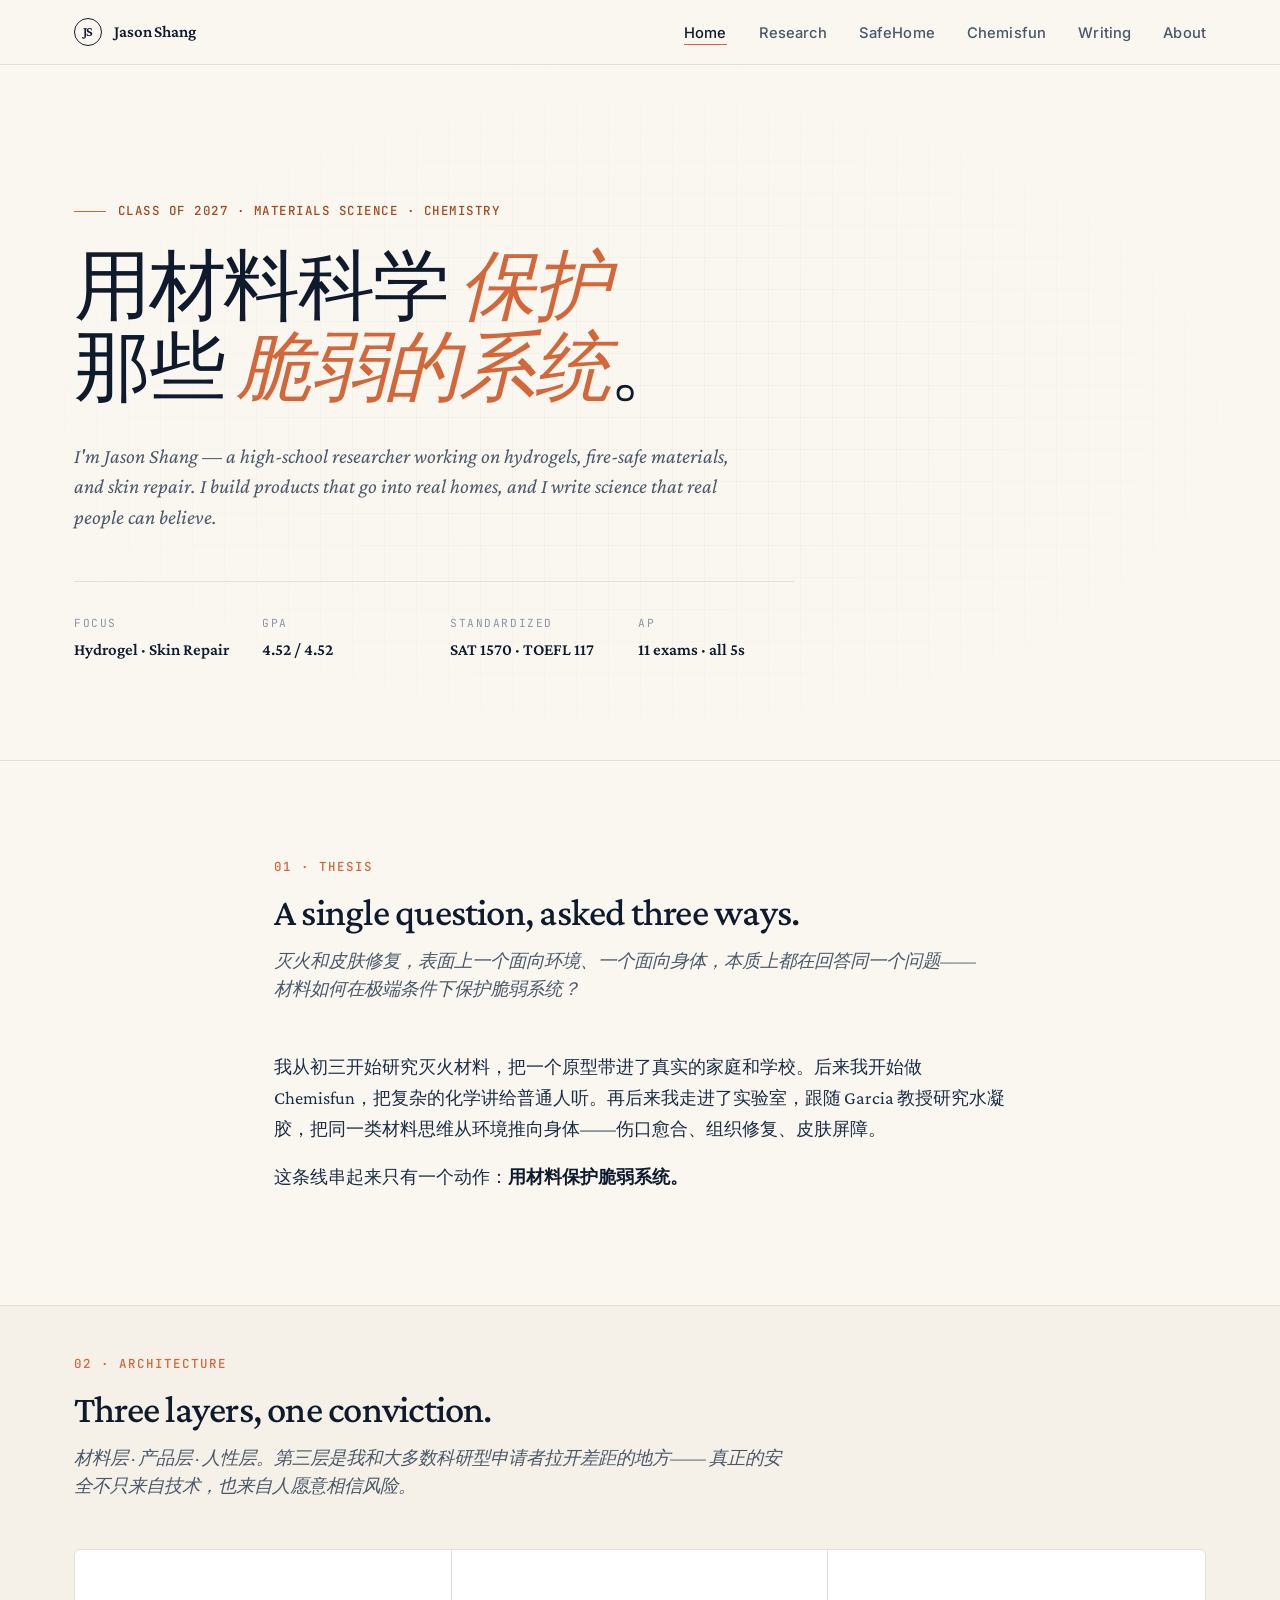
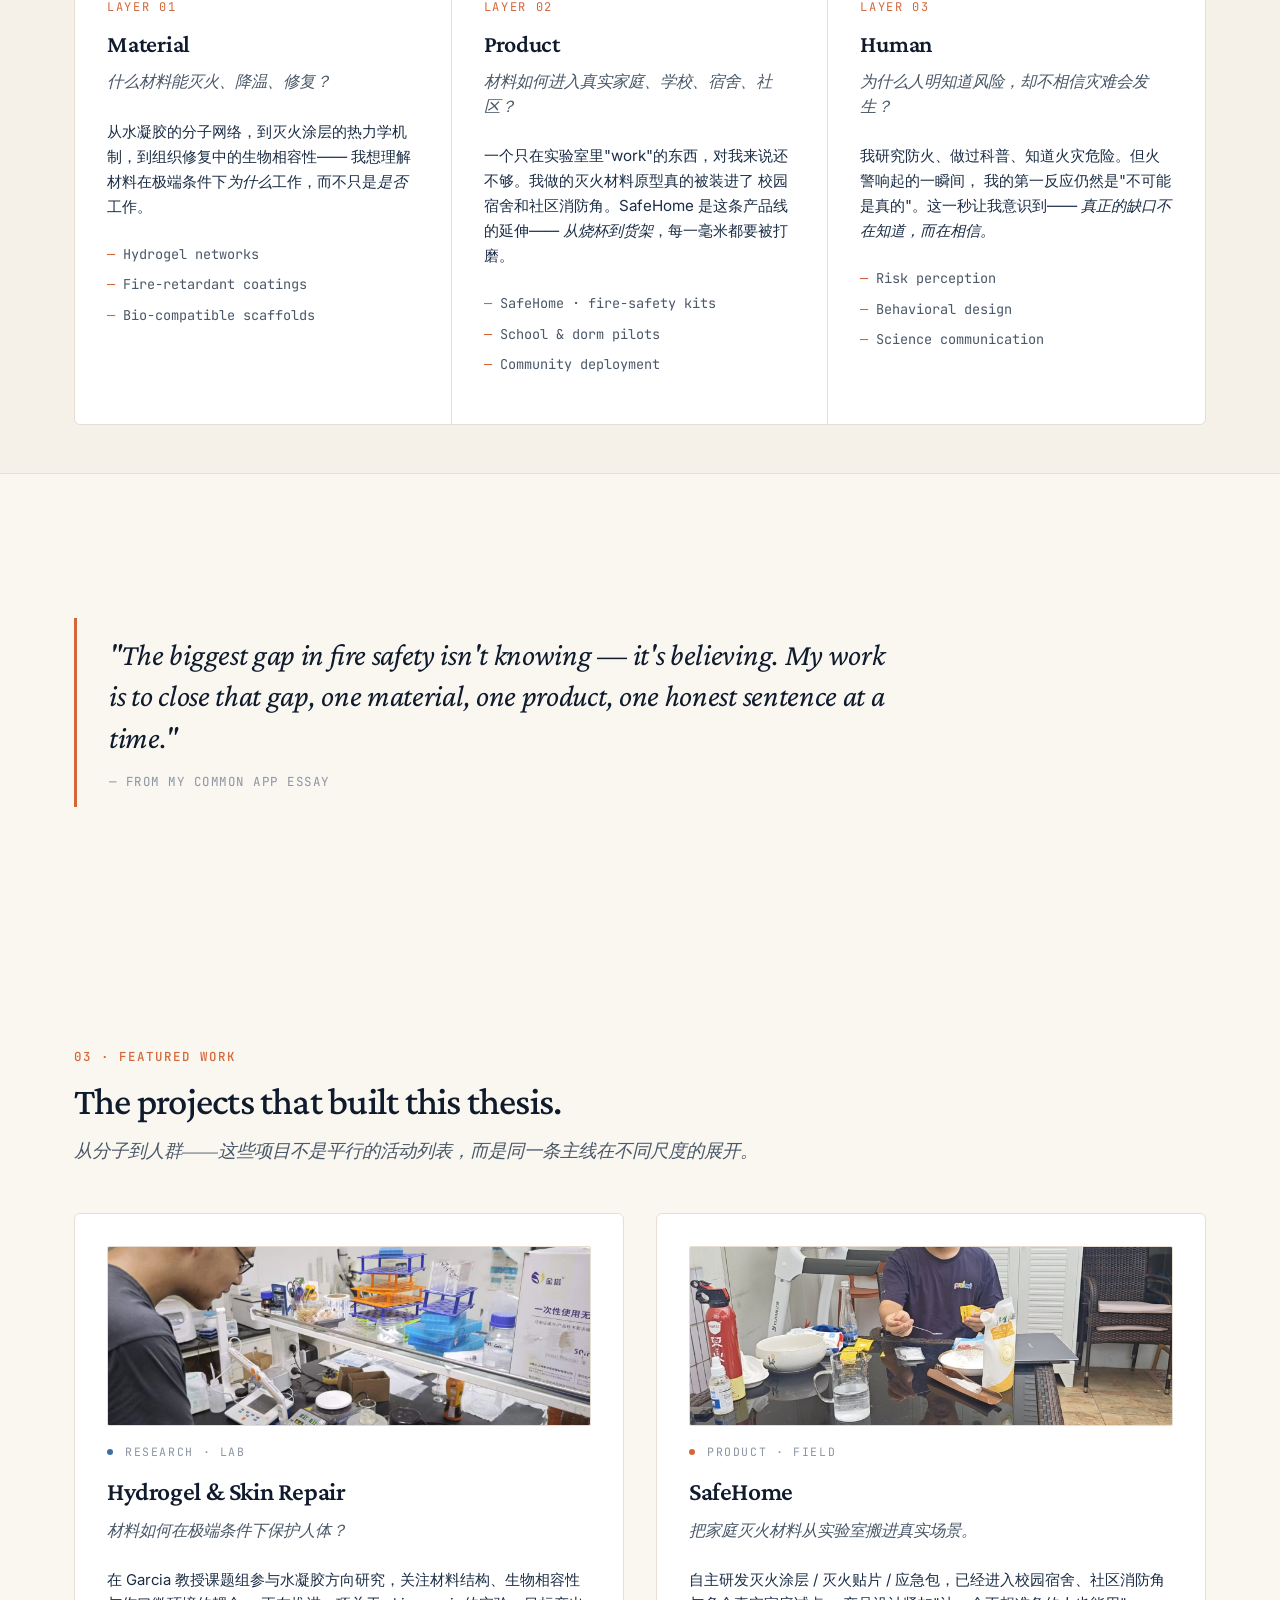
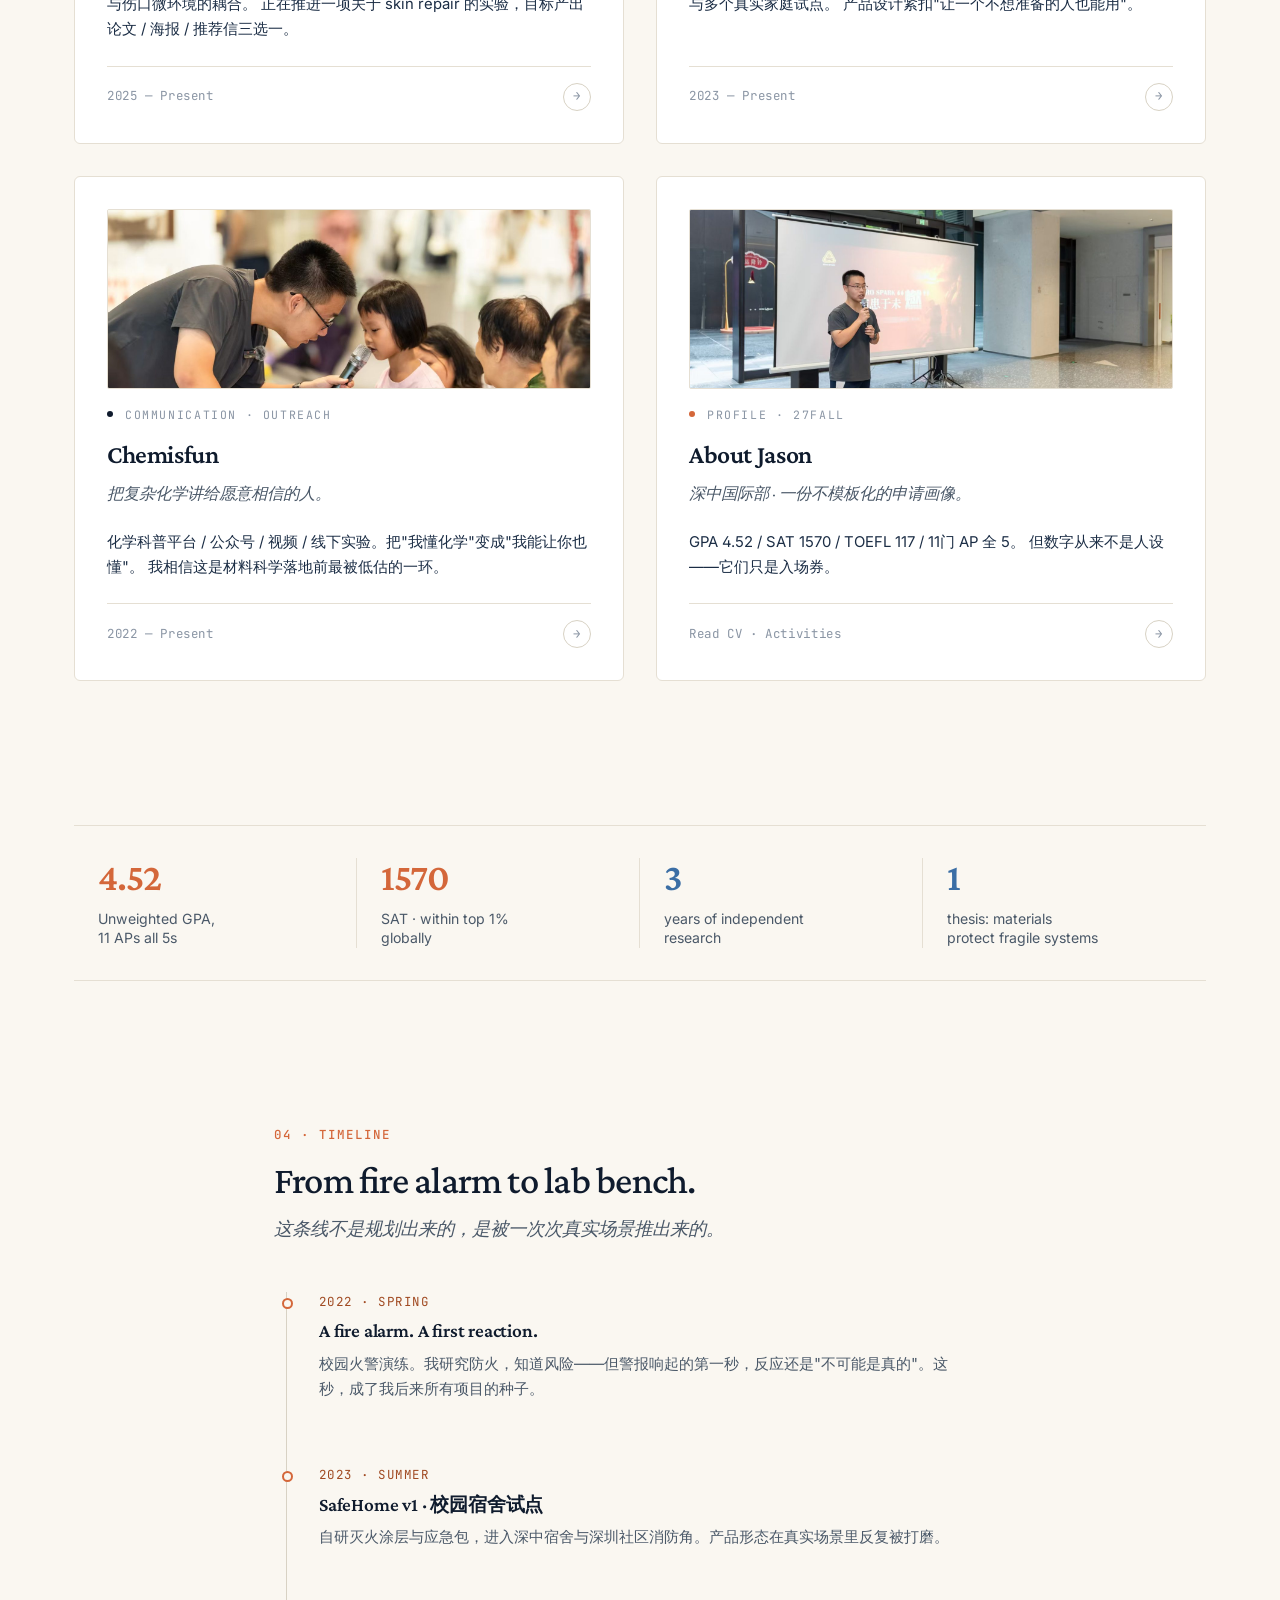
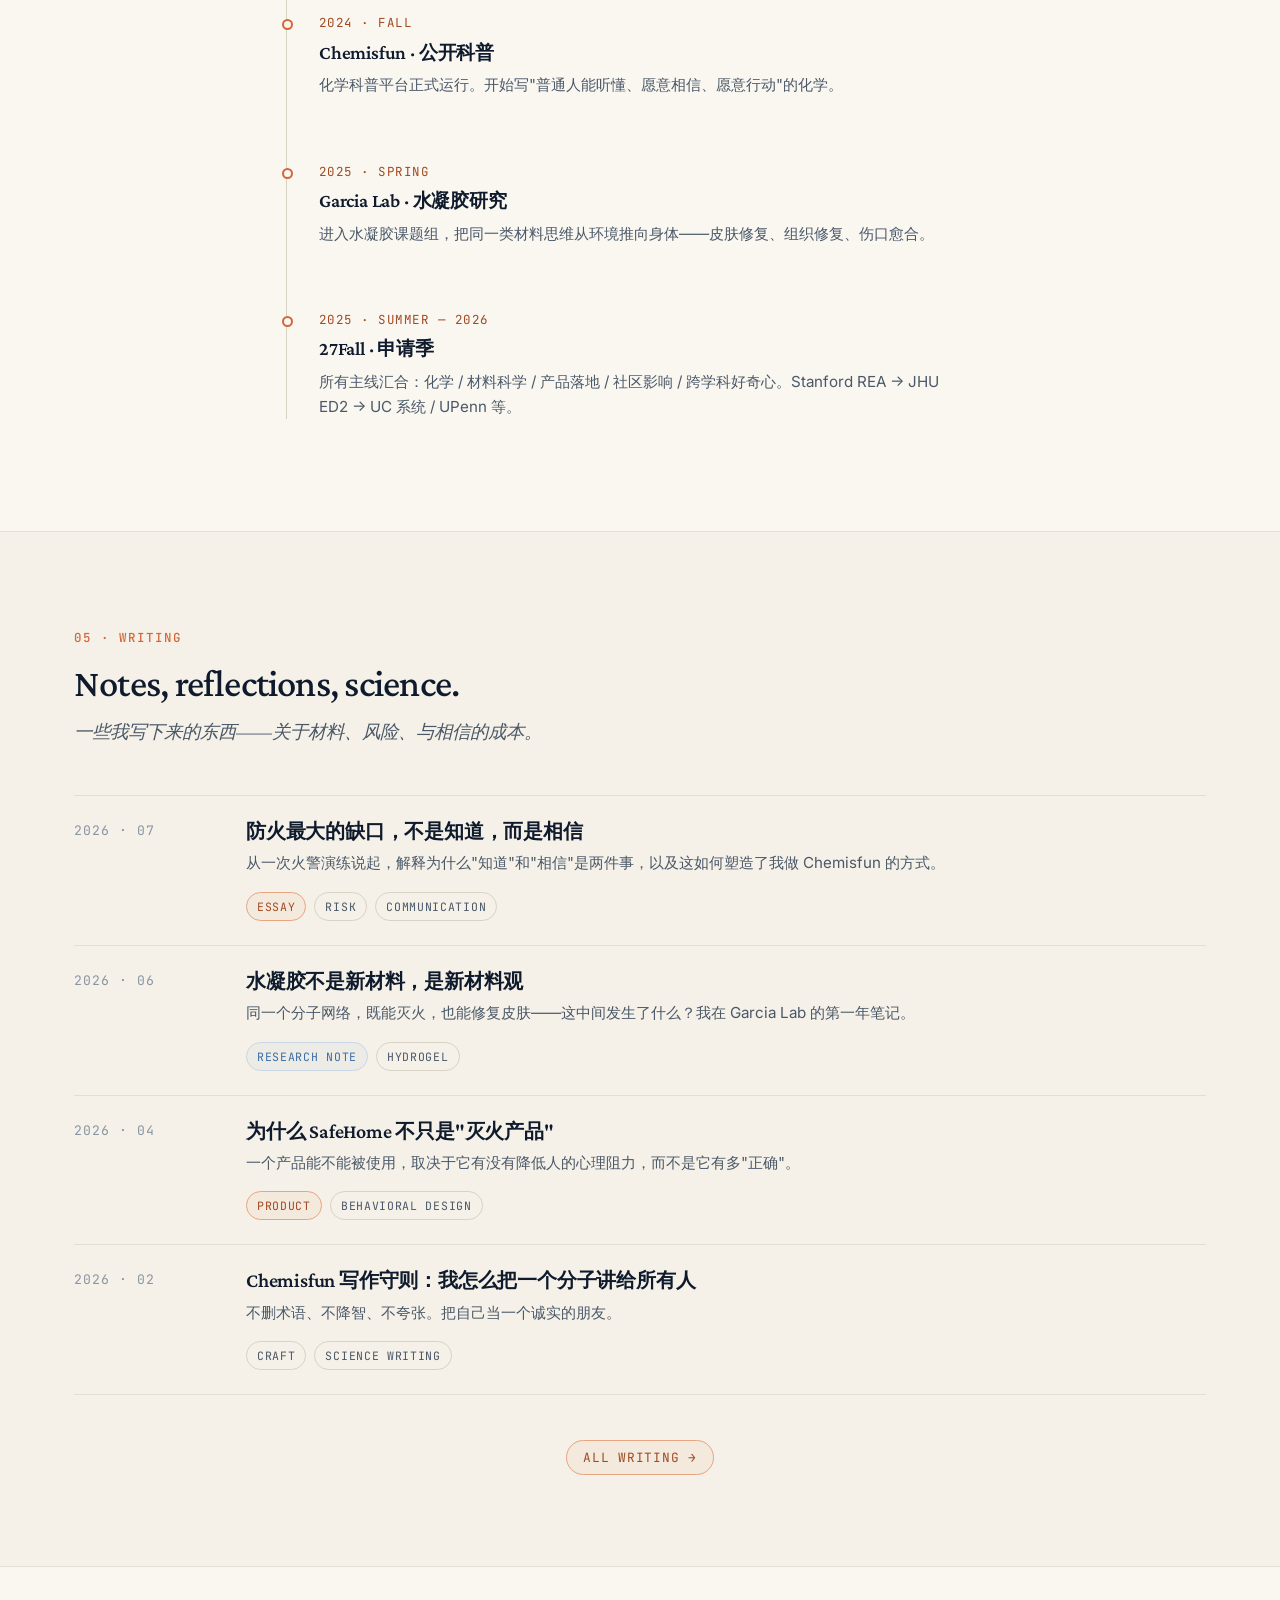
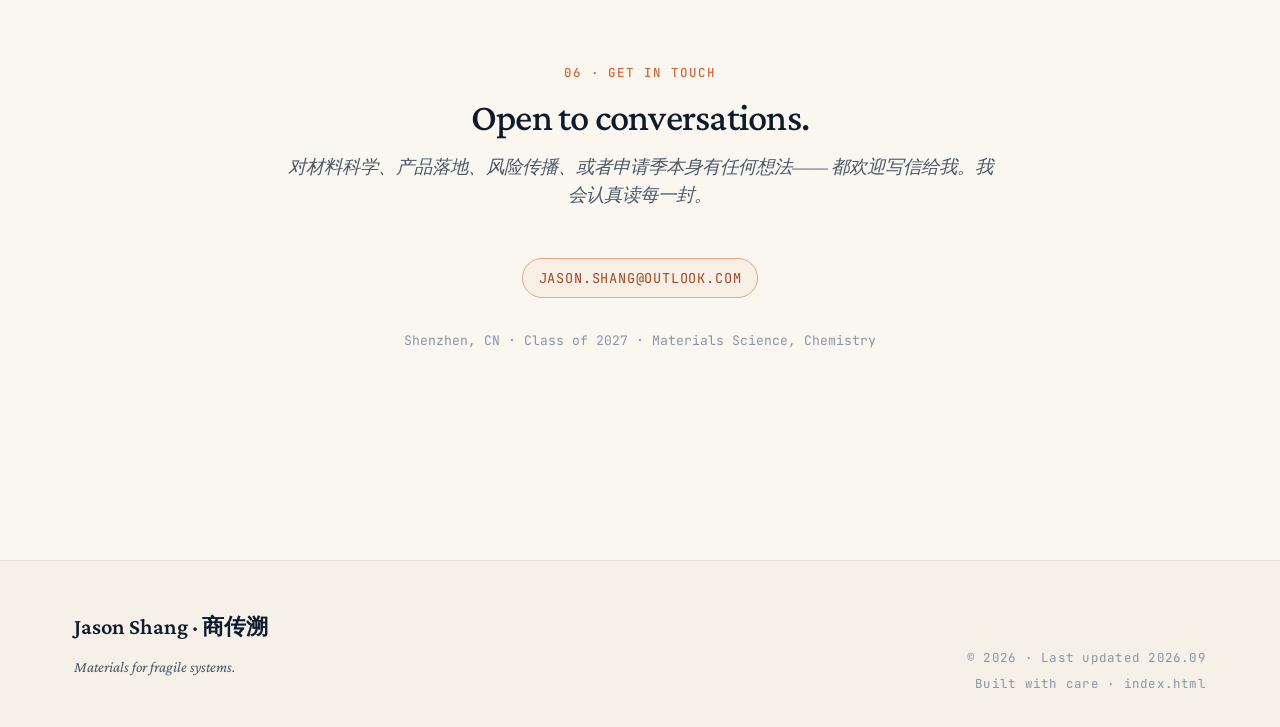
==== commit 8b555ead: "Add OG/Twitter share cards (1200x630 og-image) + meta to all pages; update Last updated to 2026.09" ====
--- a/index.html
+++ b/index.html
@@ -5,13 +5,20 @@
   <meta name="viewport" content="width=device-width, initial-scale=1.0">
   <title>Jason Shang · 商传溯 · Materials for Fragile Systems</title>
   <meta name="description" content="商传溯（Jason Shang），深圳中学高二。从火灾风险出发，用材料科学理解保护、修复与人类行为。申请方向：化学 / 材料科学（水凝胶 · 皮肤修复）。">
-  <meta name="author" content="Jason Shang">
-  <link rel="icon" type="image/svg+xml" href="favicon.svg">
-
-  <!-- Open Graph -->
   <meta property="og:title" content="Jason Shang · Materials for Fragile Systems">
   <meta property="og:description" content="用材料科学保护脆弱系统——从灭火到水凝胶，从产品到人性认知。">
   <meta property="og:type" content="website">
+  <meta property="og:url" content="https://chuansu-site.shangweilei.workers.dev/">
+  <meta property="og:image" content="https://chuansu-site.shangweilei.workers.dev/og-image.jpg">
+  <meta property="og:image:width" content="1200">
+  <meta property="og:image:height" content="630">
+  <meta property="og:site_name" content="Jason Shang">
+  <meta name="twitter:card" content="summary_large_image">
+  <meta name="twitter:title" content="Jason Shang · Materials for Fragile Systems">
+  <meta name="twitter:description" content="用材料科学保护脆弱系统——从灭火到水凝胶，从产品到人性认知。">
+  <meta name="twitter:image" content="https://chuansu-site.shangweilei.workers.dev/og-image.jpg">
+  <meta name="author" content="Jason Shang">
+  <link rel="icon" type="image/svg+xml" href="favicon.svg">
 
   <!-- Fonts -->
   <link rel="preconnect" href="https://fonts.googleapis.com">
@@ -400,7 +407,7 @@
         <p class="footer__tag">Materials for fragile systems.</p>
       </div>
       <div class="footer__meta">
-        <div>© 2026 · Last updated 2026.07</div>
+        <div>© 2026 · Last updated 2026.09</div>
         <div style="margin-top: 6px;">Built with care · index.html</div>
       </div>
     </div>
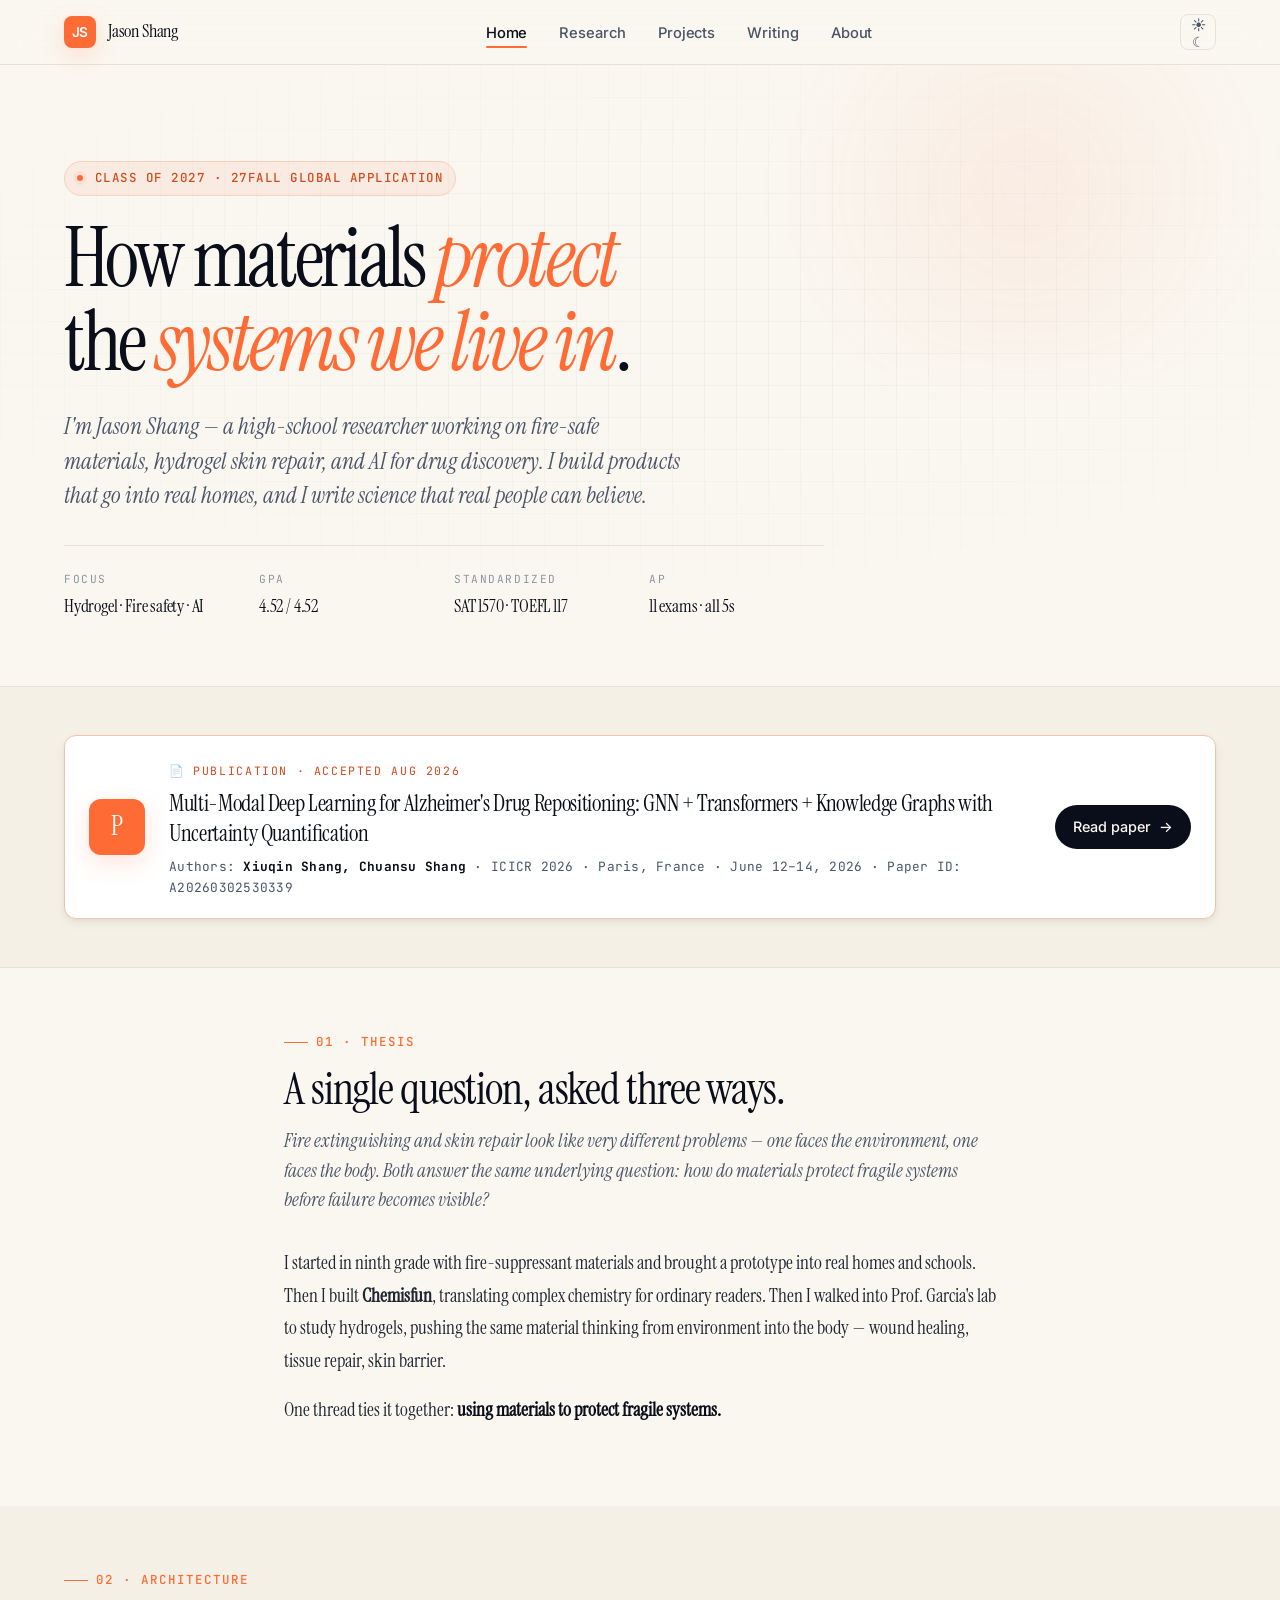
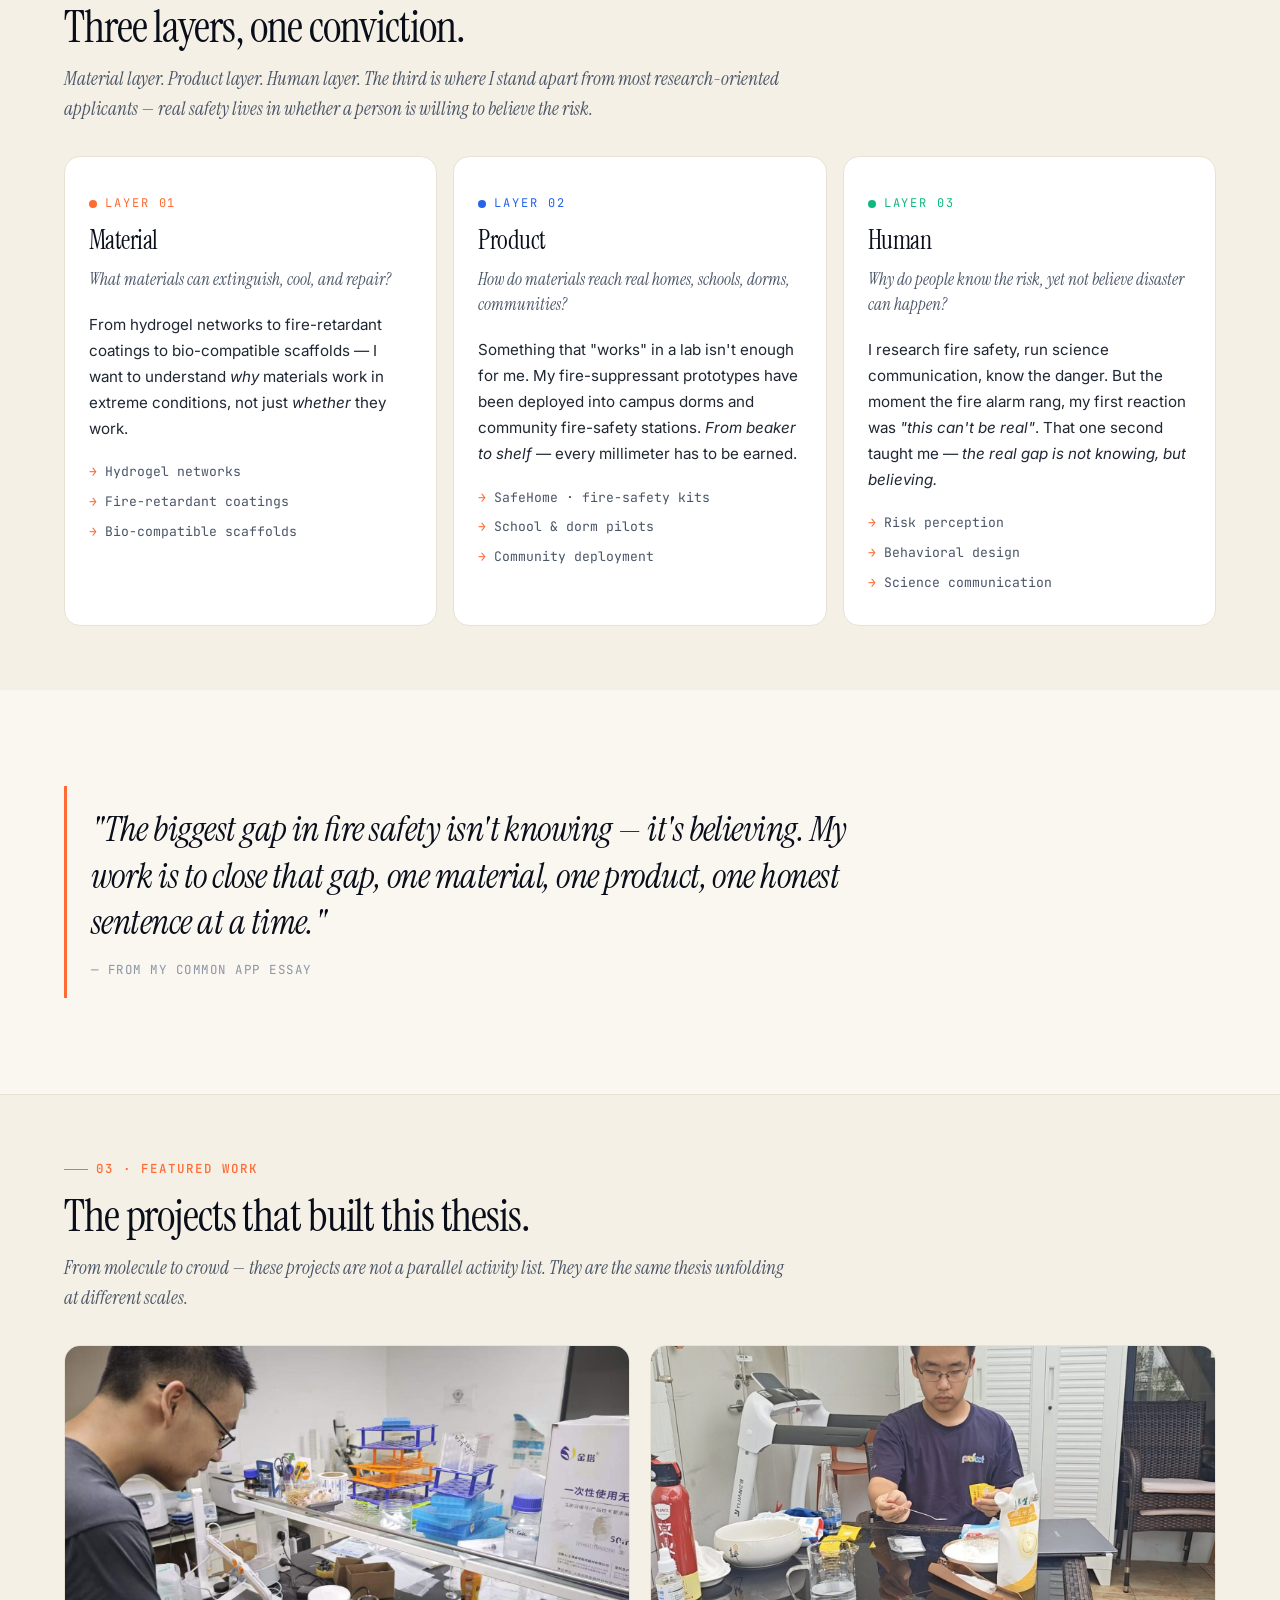
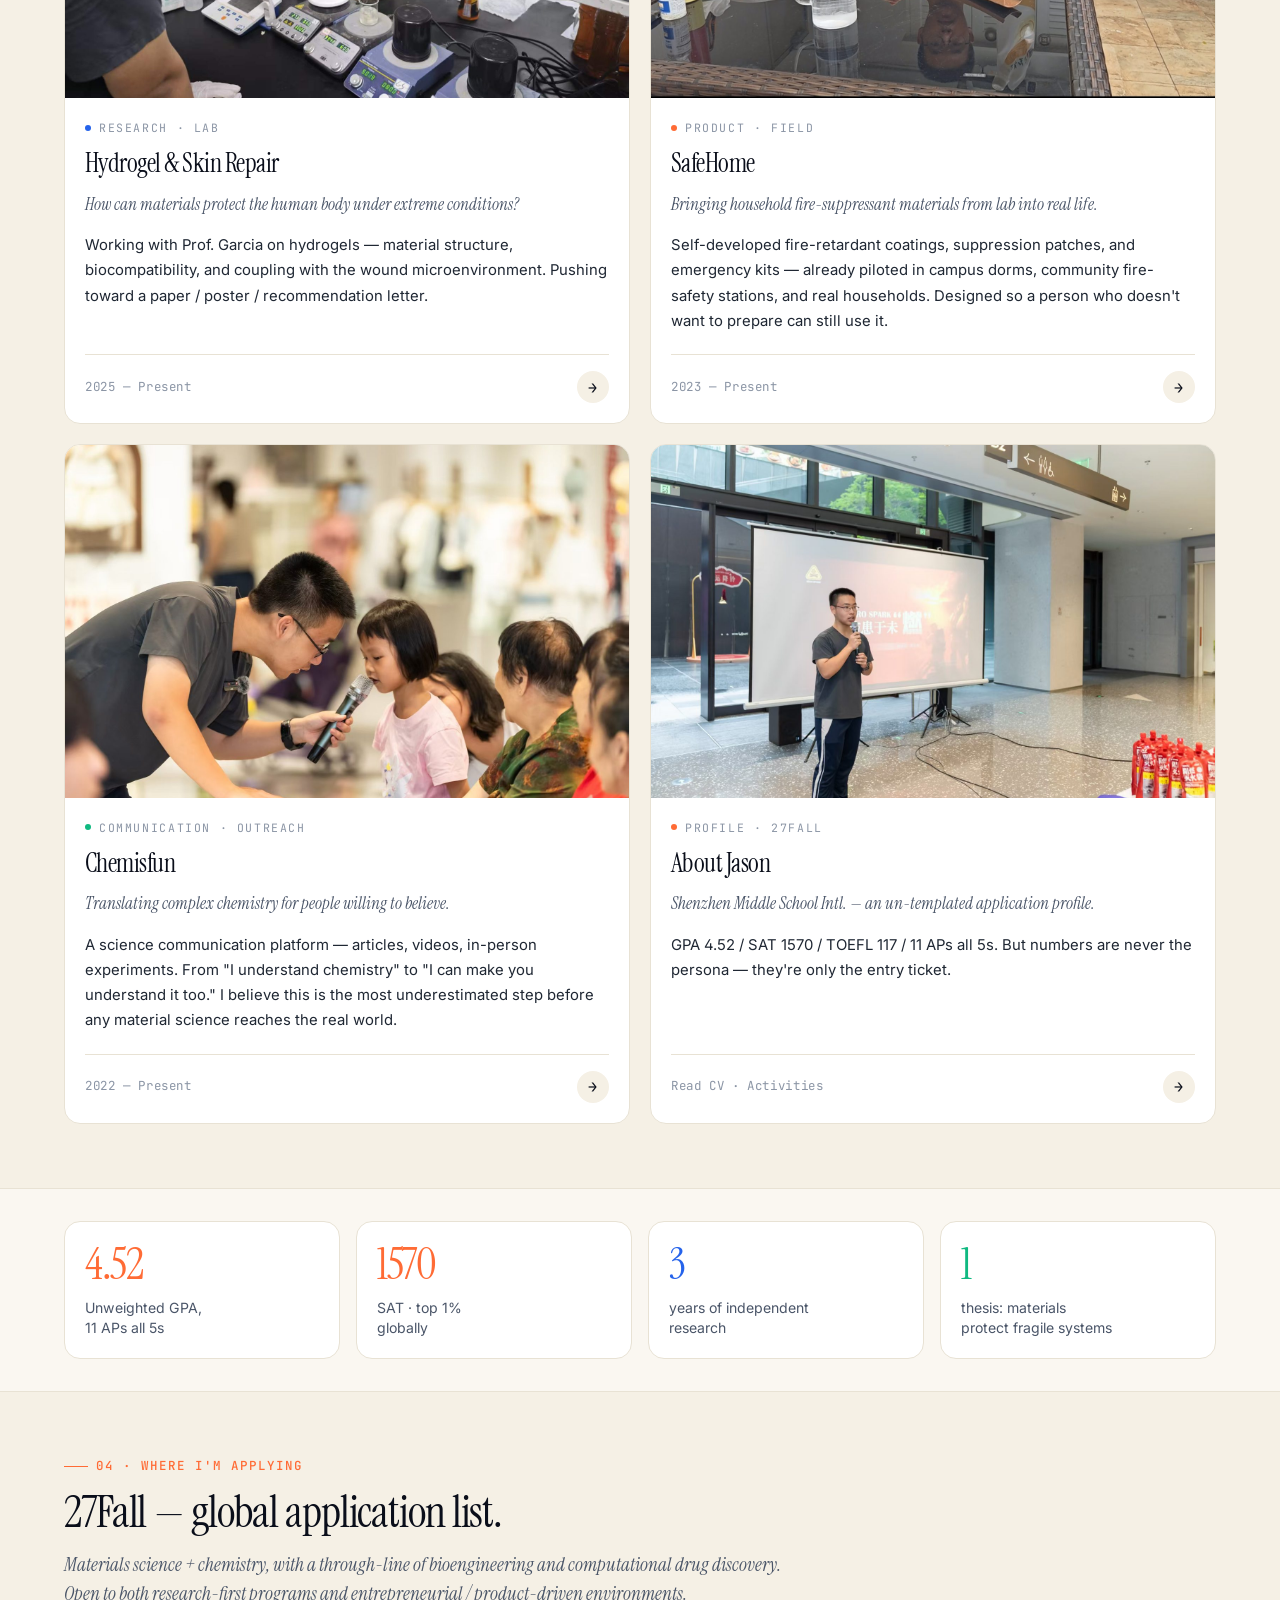
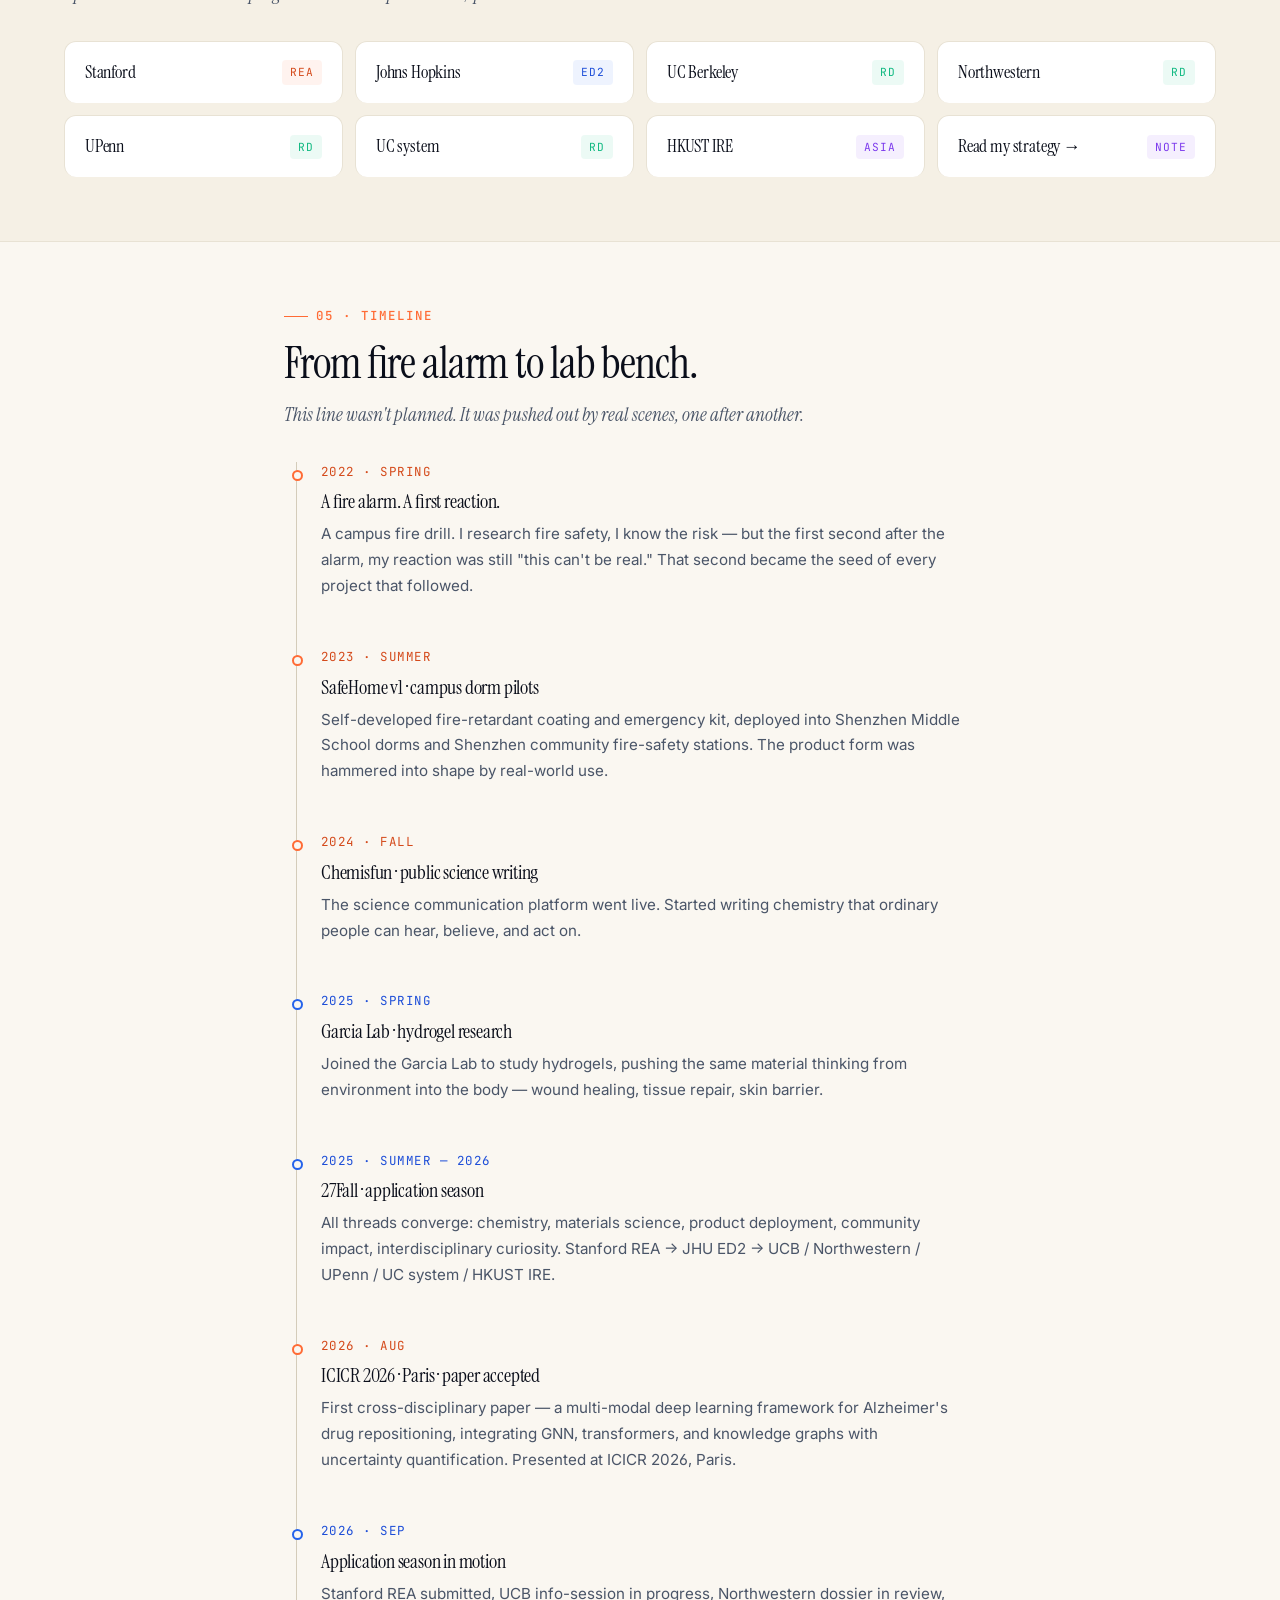
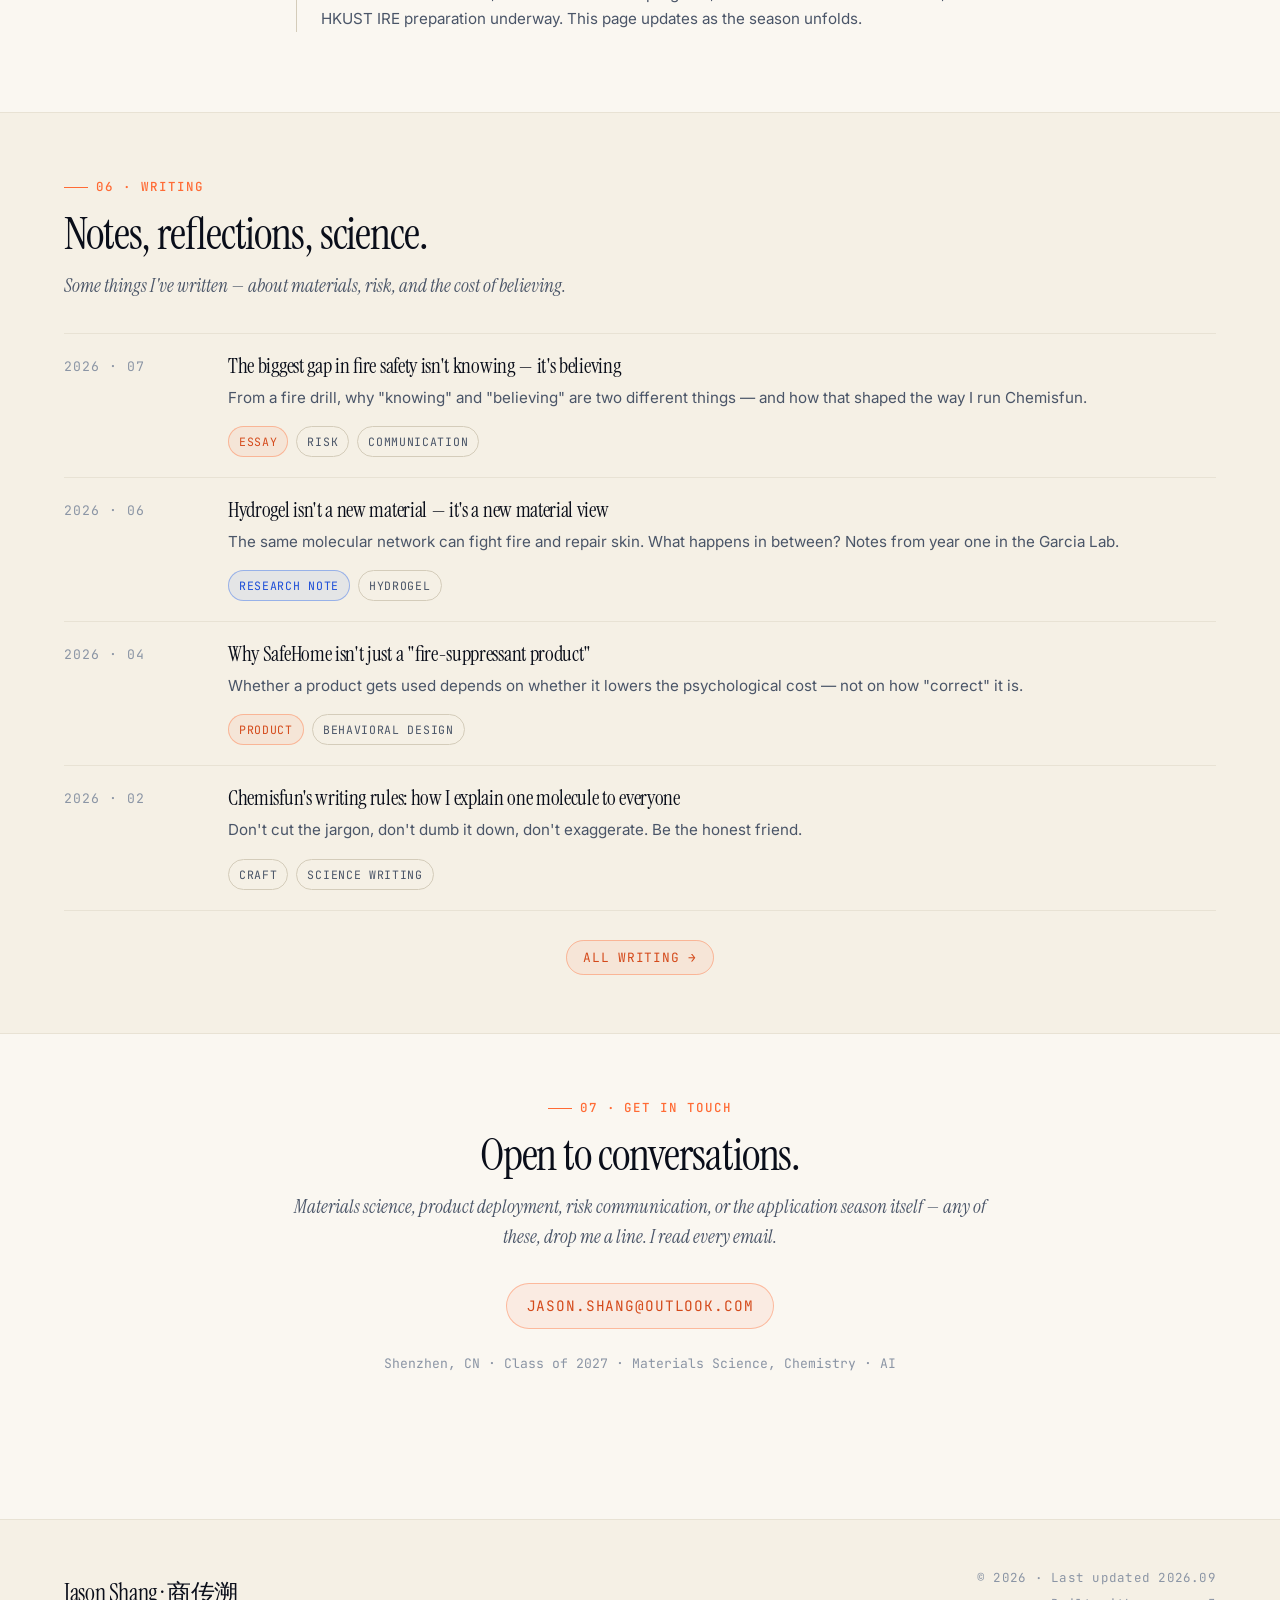
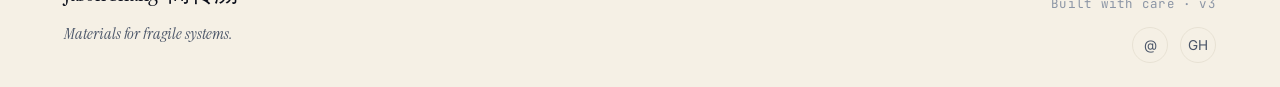
==== commit 610ce686: "v3: redesign (English + new ICICR + schools + dark mode + mobile-first)" ====
--- a/index.html
+++ b/index.html
@@ -1,29 +1,31 @@
 <!DOCTYPE html>
-<html lang="zh-CN">
+<html lang="en">
 <head>
   <meta charset="UTF-8">
-  <meta name="viewport" content="width=device-width, initial-scale=1.0">
-  <title>Jason Shang · 商传溯 · Materials for Fragile Systems</title>
-  <meta name="description" content="商传溯（Jason Shang），深圳中学高二。从火灾风险出发，用材料科学理解保护、修复与人类行为。申请方向：化学 / 材料科学（水凝胶 · 皮肤修复）。">
-  <meta property="og:title" content="Jason Shang · Materials for Fragile Systems">
-  <meta property="og:description" content="用材料科学保护脆弱系统——从灭火到水凝胶，从产品到人性认知。">
+  <meta name="viewport" content="width=device-width, initial-scale=1.0, viewport-fit=cover">
+  <meta name="theme-color" content="#FAF7F1" media="(prefers-color-scheme: light)">
+  <meta name="theme-color" content="#0A0E1A" media="(prefers-color-scheme: dark)">
+  <title>Jason Shang · Materials for Fragile Systems · 27Fall</title>
+  <meta name="description" content="Jason Shang (Chuansu Shang) — Shenzhen, CN. Class of 2027. Building a single thesis across materials, product, and human: how functional materials protect fragile systems before failure becomes visible. Applications in fire safety, hydrogel skin repair, and AI for drug discovery.">
+  <meta property="og:title" content="Jason Shang · Materials for Fragile Systems · 27Fall">
+  <meta property="og:description" content="A single thesis — material, product, human — across fire safety, hydrogel skin repair, and AI drug repositioning. 27Fall applicant to Stanford REA, JHU ED2, UCB, Northwestern, UPenn, UC system, and HKUST IRE.">
   <meta property="og:type" content="website">
   <meta property="og:url" content="https://chuansu-site.shangweilei.workers.dev/">
-  <meta property="og:image" content="https://chuansu-site.shangweilei.workers.dev/og-image.jpg">
+  <meta property="og:image" content="https://chuansu-site.shangweilei.workers.dev/og-image.svg">
   <meta property="og:image:width" content="1200">
   <meta property="og:image:height" content="630">
   <meta property="og:site_name" content="Jason Shang">
   <meta name="twitter:card" content="summary_large_image">
-  <meta name="twitter:title" content="Jason Shang · Materials for Fragile Systems">
-  <meta name="twitter:description" content="用材料科学保护脆弱系统——从灭火到水凝胶，从产品到人性认知。">
-  <meta name="twitter:image" content="https://chuansu-site.shangweilei.workers.dev/og-image.jpg">
+  <meta name="twitter:title" content="Jason Shang · Materials for Fragile Systems · 27Fall">
+  <meta name="twitter:description" content="A single thesis across materials, product, and human. 27Fall global applicant.">
+  <meta name="twitter:image" content="https://chuansu-site.shangweilei.workers.dev/og-image.svg">
   <meta name="author" content="Jason Shang">
   <link rel="icon" type="image/svg+xml" href="favicon.svg">
 
-  <!-- Fonts -->
+  <!-- Fonts: Instrument Serif (display) + Inter (body) + JetBrains Mono (meta) -->
   <link rel="preconnect" href="https://fonts.googleapis.com">
   <link rel="preconnect" href="https://fonts.gstatic.com" crossorigin>
-  <link href="https://fonts.googleapis.com/css2?family=Crimson+Pro:ital,wght@0,400;0,500;0,600;1,400;1,500&family=Inter:wght@400;500;600&family=JetBrains+Mono:wght@400;500&display=swap" rel="stylesheet">
+  <link href="https://fonts.googleapis.com/css2?family=Instrument+Serif:ital@0;1&family=Inter:wght@400;500;600&family=JetBrains+Mono:wght@400;500&display=swap" rel="stylesheet">
 
   <link rel="stylesheet" href="assets/css/main.css">
 </head>
@@ -32,41 +34,51 @@
   <!-- ============ NAVIGATION ============ -->
   <nav class="nav">
     <div class="container nav__inner">
-      <a href="index.html" class="nav__brand">
+      <a href="index.html" class="nav__brand" aria-label="Jason Shang home">
         <span class="nav__mark">JS</span>
         <span>Jason Shang</span>
       </a>
       <button class="nav__menu-btn" aria-label="Toggle menu" aria-expanded="false">
-        <svg width="18" height="14" viewBox="0 0 18 14" fill="none" stroke="currentColor" stroke-width="1.6"><line x1="0" y1="2" x2="18" y2="2"/><line x1="0" y1="12" x2="18" y2="12"/><line x1="0" y1="7" x2="18" y2="7"/></svg>
+        <svg class="open" width="18" height="14" viewBox="0 0 18 14" fill="none" stroke="currentColor" stroke-width="1.8" stroke-linecap="round"><line x1="2" y1="2" x2="16" y2="2"/><line x1="2" y1="7" x2="16" y2="7"/><line x1="2" y1="12" x2="16" y2="12"/></svg>
+        <svg class="close" width="18" height="18" viewBox="0 0 18 18" fill="none" stroke="currentColor" stroke-width="1.8" stroke-linecap="round"><line x1="3" y1="3" x2="15" y2="15"/><line x1="15" y1="3" x2="3" y2="15"/></svg>
       </button>
       <ul class="nav__links">
         <li><a href="index.html">Home</a></li>
         <li><a href="research/index.html">Research</a></li>
-        <li><a href="projects/safehome/index.html">SafeHome</a></li>
-        <li><a href="projects/chemisfun/index.html">Chemisfun</a></li>
+        <li><a href="projects/safehome/index.html">Projects</a></li>
         <li><a href="writing/index.html">Writing</a></li>
         <li><a href="about/index.html">About</a></li>
       </ul>
+      <div class="nav__tools">
+        <button class="nav__theme" id="theme-toggle" aria-label="Toggle dark mode">
+          <span class="theme-icon-light">☀</span>
+          <span class="theme-icon-dark">☾</span>
+        </button>
+      </div>
     </div>
   </nav>
 
   <!-- ============ HERO ============ -->
   <header class="hero">
     <div class="container hero__inner">
-      <div class="hero__eyebrow reveal">Class of 2027 · Materials Science &middot; Chemistry</div>
+      <div class="hero__eyebrow reveal">
+        <span class="dot"></span>
+        Class of 2027 · 27Fall Global Application
+      </div>
       <h1 class="hero__title reveal">
-        用材料科学 <em>保护</em><br>
-        那些 <em>脆弱的系统</em>。
+        How materials <em>protect</em><br>
+        the <em>systems we live in</em>.
       </h1>
       <p class="hero__sub reveal">
-        I'm Jason Shang — a high-school researcher working on hydrogels,
-        fire-safe materials, and skin repair. I build products that go
-        into real homes, and I write science that real people can believe.
+        I'm Jason Shang — a high-school researcher working on fire-safe
+        materials, hydrogel skin repair, and AI for drug discovery.
+        I build products that go into real homes, and I write science
+        that real people can believe.
       </p>
       <div class="hero__meta reveal">
         <div class="hero__meta-item">
           <span class="hero__meta-key">Focus</span>
-          <span class="hero__meta-val">Hydrogel · Skin Repair</span>
+          <span class="hero__meta-val">Hydrogel · Fire safety · AI</span>
         </div>
         <div class="hero__meta-item">
           <span class="hero__meta-key">GPA</span>
@@ -84,35 +96,67 @@
     </div>
   </header>
 
-  <!-- ============ INTRO: ONE PARAGRAPH ============ -->
+  <!-- ============ ICICR 2026 PUBLICATION HIGHLIGHT ============ -->
+  <section class="pub-highlight">
+    <div class="container">
+      <a href="research/index.html#icicr" class="pub-highlight__inner reveal" style="text-decoration: none; color: inherit;">
+        <div class="pub-highlight__badge" aria-hidden="true">P</div>
+        <div class="pub-highlight__body">
+          <div class="pub-highlight__kind">📄 Publication · Accepted Aug 2026</div>
+          <h3 class="pub-highlight__title">
+            Multi-Modal Deep Learning for Alzheimer's Drug Repositioning:
+            GNN + Transformers + Knowledge Graphs with Uncertainty Quantification
+          </h3>
+          <div class="pub-highlight__meta">
+            Authors: <strong style="color: var(--c-ink);">Xiuqin Shang, Chuansu Shang</strong> ·
+            ICICR 2026 · Paris, France · June 12–14, 2026 ·
+            Paper ID: A20260302530339
+          </div>
+        </div>
+        <div class="pub-highlight__cta">
+          Read paper <span>→</span>
+        </div>
+      </a>
+    </div>
+  </section>
+
+  <!-- ============ THESIS ============ -->
   <section class="section">
     <div class="container container--narrow">
       <div class="section-head">
         <span class="section-head__num">01 · Thesis</span>
         <h2 class="section-head__title">A single question, asked three ways.</h2>
         <p class="section-head__lede">
-          灭火和皮肤修复，表面上一个面向环境、一个面向身体，本质上都在回答同一个问题——
-          <em>材料如何在极端条件下保护脆弱系统？</em>
-        </p>
-      </div>
-      <p style="font-family: var(--f-serif); font-size: 1.15rem; line-height: 1.7; color: var(--c-ink-2);">
-        我从初三开始研究灭火材料，把一个原型带进了真实的家庭和学校。后来我开始做 Chemisfun，把复杂的化学讲给普通人听。再后来我走进了实验室，跟随 Garcia 教授研究水凝胶，把同一类材料思维从环境推向身体——伤口愈合、组织修复、皮肤屏障。
+          Fire extinguishing and skin repair look like very different problems —
+          one faces the environment, one faces the body. Both answer the same
+          underlying question:
+          <em>how do materials protect fragile systems before failure becomes visible?</em>
+        </p>
+      </div>
+      <p style="font-family: var(--f-serif); font-size: 1.2rem; line-height: 1.7; color: var(--c-ink-2);">
+        I started in ninth grade with fire-suppressant materials and brought
+        a prototype into real homes and schools. Then I built
+        <strong>Chemisfun</strong>, translating complex chemistry for ordinary
+        readers. Then I walked into Prof. Garcia's lab to study hydrogels,
+        pushing the same material thinking from environment into the body —
+        wound healing, tissue repair, skin barrier.
       </p>
-      <p style="font-family: var(--f-serif); font-size: 1.15rem; line-height: 1.7; color: var(--c-ink-2);">
-        这条线串起来只有一个动作：<strong style="color: var(--c-ink);">用材料保护脆弱系统。</strong>
+      <p style="font-family: var(--f-serif); font-size: 1.2rem; line-height: 1.7; color: var(--c-ink-2);">
+        One thread ties it together: <strong style="color: var(--c-ink);">using materials to protect fragile systems.</strong>
       </p>
     </div>
   </section>
 
   <!-- ============ THREE LAYERS ============ -->
-  <section class="section section--tight" style="background: var(--c-card-2); border-top: 1px solid var(--c-line); border-bottom: 1px solid var(--c-line);">
+  <section class="section section--paper">
     <div class="container">
       <div class="section-head">
         <span class="section-head__num">02 · Architecture</span>
         <h2 class="section-head__title">Three layers, one conviction.</h2>
         <p class="section-head__lede">
-          材料层 · 产品层 · 人性层。第三层是我和大多数科研型申请者拉开差距的地方——
-          真正的安全不只来自技术，也来自人愿意相信风险。
+          Material layer. Product layer. Human layer.
+          The third is where I stand apart from most research-oriented applicants —
+          real safety lives in whether a person is willing to believe the risk.
         </p>
       </div>
 
@@ -120,10 +164,11 @@
         <div class="layer">
           <div class="layer__num">LAYER 01</div>
           <h3 class="layer__title">Material</h3>
-          <p class="layer__question">什么材料能灭火、降温、修复？</p>
+          <p class="layer__question">What materials can extinguish, cool, and repair?</p>
           <p class="layer__body">
-            从水凝胶的分子网络，到灭火涂层的热力学机制，到组织修复中的生物相容性——
-            我想理解材料在极端条件下<em>为什么</em>工作，而不只是<em>是否</em>工作。
+            From hydrogel networks to fire-retardant coatings to bio-compatible
+            scaffolds — I want to understand <em>why</em> materials work in extreme
+            conditions, not just <em>whether</em> they work.
           </p>
           <ul class="layer__examples">
             <li>Hydrogel networks</li>
@@ -132,30 +177,32 @@
           </ul>
         </div>
 
-        <div class="layer">
+        <div class="layer layer--02">
           <div class="layer__num">LAYER 02</div>
           <h3 class="layer__title">Product</h3>
-          <p class="layer__question">材料如何进入真实家庭、学校、宿舍、社区？</p>
+          <p class="layer__question">How do materials reach real homes, schools, dorms, communities?</p>
           <p class="layer__body">
-            一个只在实验室里"work"的东西，对我来说还不够。我做的灭火材料原型真的被装进了
-            校园宿舍和社区消防角。SafeHome 是这条产品线的延伸——
-            <em>从烧杯到货架</em>，每一毫米都要被打磨。
+            Something that "works" in a lab isn't enough for me.
+            My fire-suppressant prototypes have been deployed into campus
+            dorms and community fire-safety stations.
+            <em>From beaker to shelf</em> — every millimeter has to be earned.
           </p>
           <ul class="layer__examples">
             <li>SafeHome · fire-safety kits</li>
-            <li>School & dorm pilots</li>
+            <li>School &amp; dorm pilots</li>
             <li>Community deployment</li>
           </ul>
         </div>
 
-        <div class="layer">
+        <div class="layer layer--03">
           <div class="layer__num">LAYER 03</div>
           <h3 class="layer__title">Human</h3>
-          <p class="layer__question">为什么人明知道风险，却不相信灾难会发生？</p>
+          <p class="layer__question">Why do people know the risk, yet not believe disaster can happen?</p>
           <p class="layer__body">
-            我研究防火、做过科普、知道火灾危险。但火警响起的一瞬间，
-            我的第一反应仍然是"不可能是真的"。这一秒让我意识到——
-            <em>真正的缺口不在知道，而在相信。</em>
+            I research fire safety, run science communication, know the danger.
+            But the moment the fire alarm rang, my first reaction was
+            <em>"this can't be real"</em>. That one second taught me —
+            <em>the real gap is not knowing, but believing.</em>
           </p>
           <ul class="layer__examples">
             <li>Risk perception</li>
@@ -180,82 +227,96 @@
   </section>
 
   <!-- ============ FEATURED WORK ============ -->
-  <section class="section" style="background: var(--c-paper);">
+  <section class="section" style="background: var(--c-card-2); border-top: 1px solid var(--c-line); border-bottom: 1px solid var(--c-line);">
     <div class="container">
       <div class="section-head">
         <span class="section-head__num">03 · Featured Work</span>
         <h2 class="section-head__title">The projects that built this thesis.</h2>
         <p class="section-head__lede">
-          从分子到人群——这些项目不是平行的活动列表，而是同一条主线在不同尺度的展开。
+          From molecule to crowd — these projects are not a parallel activity
+          list. They are the same thesis unfolding at different scales.
         </p>
       </div>
 
       <div class="work-grid">
         <a href="research/index.html" class="work-card reveal">
-          <img class="work-card__thumb" src="assets/img/research-lab.jpg" alt="在 Garcia 实验室做水凝胶合成的日常工作">
-          <div class="work-card__kind work-card__kind--research">Research · Lab</div>
-          <h3 class="work-card__title">Hydrogel &amp; Skin Repair</h3>
-          <p class="work-card__lede">
-            材料如何在极端条件下保护人体？
-          </p>
-          <p class="work-card__excerpt">
-            在 Garcia 教授课题组参与水凝胶方向研究，关注材料结构、生物相容性与伤口微环境的耦合。
-            正在推进一项关于 skin repair 的实验，目标产出论文 / 海报 / 推荐信三选一。
-          </p>
-          <div class="work-card__meta">
-            <span>2025 — Present</span>
-            <span class="work-card__arrow">→</span>
+          <div class="work-card__media">
+            <img class="work-card__thumb" src="assets/img/research-lab.jpg" alt="Daily work in Garcia Lab — hydrogel synthesis" loading="lazy">
+          </div>
+          <div class="work-card__body">
+            <div class="work-card__kind work-card__kind--research">Research · Lab</div>
+            <h3 class="work-card__title">Hydrogel &amp; Skin Repair</h3>
+            <p class="work-card__lede">How can materials protect the human body under extreme conditions?</p>
+            <p class="work-card__excerpt">
+              Working with Prof. Garcia on hydrogels — material structure,
+              biocompatibility, and coupling with the wound microenvironment.
+              Pushing toward a paper / poster / recommendation letter.
+            </p>
+            <div class="work-card__foot">
+              <span>2025 — Present</span>
+              <span class="work-card__arrow">→</span>
+            </div>
           </div>
         </a>
 
         <a href="projects/safehome/index.html" class="work-card reveal">
-          <img class="work-card__thumb" src="assets/img/safehome-test.jpg" alt="灭火材料的真实测试场景">
-          <div class="work-card__kind work-card__kind--product">Product · Field</div>
-          <h3 class="work-card__title">SafeHome</h3>
-          <p class="work-card__lede">
-            把家庭灭火材料从实验室搬进真实场景。
-          </p>
-          <p class="work-card__excerpt">
-            自主研发灭火涂层 / 灭火贴片 / 应急包，已经进入校园宿舍、社区消防角与多个真实家庭试点。
-            产品设计紧扣"让一个不想准备的人也能用"。
-          </p>
-          <div class="work-card__meta">
-            <span>2023 — Present</span>
-            <span class="work-card__arrow">→</span>
+          <div class="work-card__media">
+            <img class="work-card__thumb" src="assets/img/safehome-test.jpg" alt="Field test of fire-suppressant material" loading="lazy">
+          </div>
+          <div class="work-card__body">
+            <div class="work-card__kind work-card__kind--product">Product · Field</div>
+            <h3 class="work-card__title">SafeHome</h3>
+            <p class="work-card__lede">Bringing household fire-suppressant materials from lab into real life.</p>
+            <p class="work-card__excerpt">
+              Self-developed fire-retardant coatings, suppression patches,
+              and emergency kits — already piloted in campus dorms, community
+              fire-safety stations, and real households. Designed so a person
+              who doesn't want to prepare can still use it.
+            </p>
+            <div class="work-card__foot">
+              <span>2023 — Present</span>
+              <span class="work-card__arrow">→</span>
+            </div>
           </div>
         </a>
 
         <a href="projects/chemisfun/index.html" class="work-card reveal">
-          <img class="work-card__thumb" src="assets/img/chemisfun-kids.jpg" alt="线下化学科普活动 · 和小朋友互动">
-          <div class="work-card__kind work-card__kind--community">Communication · Outreach</div>
-          <h3 class="work-card__title">Chemisfun</h3>
-          <p class="work-card__lede">
-            把复杂化学讲给愿意相信的人。
-          </p>
-          <p class="work-card__excerpt">
-            化学科普平台 / 公众号 / 视频 / 线下实验。把"我懂化学"变成"我能让你也懂"。
-            我相信这是材料科学落地前最被低估的一环。
-          </p>
-          <div class="work-card__meta">
-            <span>2022 — Present</span>
-            <span class="work-card__arrow">→</span>
+          <div class="work-card__media">
+            <img class="work-card__thumb" src="assets/img/chemisfun-kids.jpg" alt="In-person science outreach with kids" loading="lazy">
+          </div>
+          <div class="work-card__body">
+            <div class="work-card__kind work-card__kind--community">Communication · Outreach</div>
+            <h3 class="work-card__title">Chemisfun</h3>
+            <p class="work-card__lede">Translating complex chemistry for people willing to believe.</p>
+            <p class="work-card__excerpt">
+              A science communication platform — articles, videos, in-person
+              experiments. From "I understand chemistry" to "I can make you
+              understand it too." I believe this is the most underestimated
+              step before any material science reaches the real world.
+            </p>
+            <div class="work-card__foot">
+              <span>2022 — Present</span>
+              <span class="work-card__arrow">→</span>
+            </div>
           </div>
         </a>
 
         <a href="about/index.html" class="work-card reveal">
-          <img class="work-card__thumb" src="assets/img/safehome-mall.jpg" alt="商场演讲 · 社区宣讲现场">
-          <div class="work-card__kind">Profile · 27Fall</div>
-          <h3 class="work-card__title">About Jason</h3>
-          <p class="work-card__lede">
-            深中国际部 · 一份不模板化的申请画像。
-          </p>
-          <p class="work-card__excerpt">
-            GPA 4.52 / SAT 1570 / TOEFL 117 / 11门 AP 全 5。
-            但数字从来不是人设——它们只是入场券。
-          </p>
-          <div class="work-card__meta">
-            <span>Read CV &middot; Activities</span>
-            <span class="work-card__arrow">→</span>
+          <div class="work-card__media">
+            <img class="work-card__thumb" src="assets/img/safehome-mall.jpg" alt="Community outreach talk at a shopping mall" loading="lazy">
+          </div>
+          <div class="work-card__body">
+            <div class="work-card__kind">Profile · 27Fall</div>
+            <h3 class="work-card__title">About Jason</h3>
+            <p class="work-card__lede">Shenzhen Middle School Intl. — an un-templated application profile.</p>
+            <p class="work-card__excerpt">
+              GPA 4.52 / SAT 1570 / TOEFL 117 / 11 APs all 5s.
+              But numbers are never the persona — they're only the entry ticket.
+            </p>
+            <div class="work-card__foot">
+              <span>Read CV · Activities</span>
+              <span class="work-card__arrow">→</span>
+            </div>
           </div>
         </a>
       </div>
@@ -272,16 +333,66 @@
         </div>
         <div class="stat">
           <div class="stat__num stat__num--ember">1570</div>
-          <div class="stat__label">SAT · within top 1%<br>globally</div>
+          <div class="stat__label">SAT · top 1%<br>globally</div>
         </div>
         <div class="stat">
           <div class="stat__num stat__num--sky">3</div>
           <div class="stat__label">years of independent<br>research</div>
         </div>
         <div class="stat">
-          <div class="stat__num stat__num--sky">1</div>
+          <div class="stat__num stat__num--green">1</div>
           <div class="stat__label">thesis: materials<br>protect fragile systems</div>
         </div>
+      </div>
+    </div>
+  </section>
+
+  <!-- ============ WHERE I'M APPLYING ============ -->
+  <section class="section section--paper" style="border-top: 1px solid var(--c-line); border-bottom: 1px solid var(--c-line);">
+    <div class="container">
+      <div class="section-head">
+        <span class="section-head__num">04 · Where I'm applying</span>
+        <h2 class="section-head__title">27Fall — global application list.</h2>
+        <p class="section-head__lede">
+          Materials science + chemistry, with a through-line of bioengineering and
+          computational drug discovery. Open to both research-first programs
+          and entrepreneurial / product-driven environments.
+        </p>
+      </div>
+
+      <div class="schools reveal">
+        <a class="school" href="https://www.stanford.edu/" target="_blank" rel="noopener">
+          <span class="school__name">Stanford</span>
+          <span class="school__round school__round--rea">REA</span>
+        </a>
+        <a class="school" href="https://www.jhu.edu/" target="_blank" rel="noopener">
+          <span class="school__name">Johns Hopkins</span>
+          <span class="school__round school__round--ed">ED2</span>
+        </a>
+        <a class="school" href="https://www.berkeley.edu/" target="_blank" rel="noopener">
+          <span class="school__name">UC Berkeley</span>
+          <span class="school__round school__round--rd">RD</span>
+        </a>
+        <a class="school" href="https://www.northwestern.edu/" target="_blank" rel="noopener">
+          <span class="school__name">Northwestern</span>
+          <span class="school__round school__round--rd">RD</span>
+        </a>
+        <a class="school" href="https://www.upenn.edu/" target="_blank" rel="noopener">
+          <span class="school__name">UPenn</span>
+          <span class="school__round school__round--rd">RD</span>
+        </a>
+        <a class="school" href="https://www.universityofcalifornia.edu/" target="_blank" rel="noopener">
+          <span class="school__name">UC system</span>
+          <span class="school__round school__round--rd">RD</span>
+        </a>
+        <a class="school" href="https://hkust.edu.hk/" target="_blank" rel="noopener">
+          <span class="school__name">HKUST IRE</span>
+          <span class="school__round school__round--ea">Asia</span>
+        </a>
+        <a class="school" href="writing/index.html#application-strategy">
+          <span class="school__name">Read my strategy →</span>
+          <span class="school__round school__round--ea">Note</span>
+        </a>
       </div>
     </div>
   </section>
@@ -290,10 +401,10 @@
   <section class="section">
     <div class="container container--narrow">
       <div class="section-head">
-        <span class="section-head__num">04 · Timeline</span>
+        <span class="section-head__num">05 · Timeline</span>
         <h2 class="section-head__title">From fire alarm to lab bench.</h2>
         <p class="section-head__lede">
-          这条线不是规划出来的，是被一次次真实场景推出来的。
+          This line wasn't planned. It was pushed out by real scenes, one after another.
         </p>
       </div>
 
@@ -301,27 +412,37 @@
         <div class="tl-item">
           <div class="tl-item__date">2022 · Spring</div>
           <h3 class="tl-item__title">A fire alarm. A first reaction.</h3>
-          <p class="tl-item__body">校园火警演练。我研究防火，知道风险——但警报响起的第一秒，反应还是"不可能是真的"。这秒，成了我后来所有项目的种子。</p>
+          <p class="tl-item__body">A campus fire drill. I research fire safety, I know the risk — but the first second after the alarm, my reaction was still "this can't be real." That second became the seed of every project that followed.</p>
         </div>
         <div class="tl-item">
           <div class="tl-item__date">2023 · Summer</div>
-          <h3 class="tl-item__title">SafeHome v1 · 校园宿舍试点</h3>
-          <p class="tl-item__body">自研灭火涂层与应急包，进入深中宿舍与深圳社区消防角。产品形态在真实场景里反复被打磨。</p>
+          <h3 class="tl-item__title">SafeHome v1 · campus dorm pilots</h3>
+          <p class="tl-item__body">Self-developed fire-retardant coating and emergency kit, deployed into Shenzhen Middle School dorms and Shenzhen community fire-safety stations. The product form was hammered into shape by real-world use.</p>
         </div>
         <div class="tl-item">
           <div class="tl-item__date">2024 · Fall</div>
-          <h3 class="tl-item__title">Chemisfun · 公开科普</h3>
-          <p class="tl-item__body">化学科普平台正式运行。开始写"普通人能听懂、愿意相信、愿意行动"的化学。</p>
+          <h3 class="tl-item__title">Chemisfun · public science writing</h3>
+          <p class="tl-item__body">The science communication platform went live. Started writing chemistry that ordinary people can hear, believe, and act on.</p>
+        </div>
+        <div class="tl-item tl-item--blue">
+          <div class="tl-item__date">2025 · Spring</div>
+          <h3 class="tl-item__title">Garcia Lab · hydrogel research</h3>
+          <p class="tl-item__body">Joined the Garcia Lab to study hydrogels, pushing the same material thinking from environment into the body — wound healing, tissue repair, skin barrier.</p>
+        </div>
+        <div class="tl-item tl-item--blue">
+          <div class="tl-item__date">2025 · Summer — 2026</div>
+          <h3 class="tl-item__title">27Fall · application season</h3>
+          <p class="tl-item__body">All threads converge: chemistry, materials science, product deployment, community impact, interdisciplinary curiosity. Stanford REA → JHU ED2 → UCB / Northwestern / UPenn / UC system / HKUST IRE.</p>
         </div>
         <div class="tl-item">
-          <div class="tl-item__date">2025 · Spring</div>
-          <h3 class="tl-item__title">Garcia Lab · 水凝胶研究</h3>
-          <p class="tl-item__body">进入水凝胶课题组，把同一类材料思维从环境推向身体——皮肤修复、组织修复、伤口愈合。</p>
-        </div>
-        <div class="tl-item">
-          <div class="tl-item__date">2025 · Summer — 2026</div>
-          <h3 class="tl-item__title">27Fall · 申请季</h3>
-          <p class="tl-item__body">所有主线汇合：化学 / 材料科学 / 产品落地 / 社区影响 / 跨学科好奇心。Stanford REA → JHU ED2 → UC 系统 / UPenn 等。</p>
+          <div class="tl-item__date">2026 · Aug</div>
+          <h3 class="tl-item__title">ICICR 2026 · Paris · paper accepted</h3>
+          <p class="tl-item__body">First cross-disciplinary paper — a multi-modal deep learning framework for Alzheimer's drug repositioning, integrating GNN, transformers, and knowledge graphs with uncertainty quantification. Presented at ICICR 2026, Paris.</p>
+        </div>
+        <div class="tl-item tl-item--blue">
+          <div class="tl-item__date">2026 · Sep</div>
+          <h3 class="tl-item__title">Application season in motion</h3>
+          <p class="tl-item__body">Stanford REA submitted, UCB info-session in progress, Northwestern dossier in review, HKUST IRE preparation underway. This page updates as the season unfolds.</p>
         </div>
       </div>
     </div>
@@ -331,10 +452,10 @@
   <section class="section" style="background: var(--c-card-2); border-top: 1px solid var(--c-line); border-bottom: 1px solid var(--c-line);">
     <div class="container">
       <div class="section-head">
-        <span class="section-head__num">05 · Writing</span>
+        <span class="section-head__num">06 · Writing</span>
         <h2 class="section-head__title">Notes, reflections, science.</h2>
         <p class="section-head__lede">
-          一些我写下来的东西——关于材料、风险、与相信的成本。
+          Some things I've written — about materials, risk, and the cost of believing.
         </p>
       </div>
 
@@ -342,32 +463,32 @@
         <article class="essay">
           <div class="essay__date">2026 · 07</div>
           <div>
-            <h3 class="essay__title"><a href="writing/index.html#believing">防火最大的缺口，不是知道，而是相信</a></h3>
-            <p class="essay__excerpt">从一次火警演练说起，解释为什么"知道"和"相信"是两件事，以及这如何塑造了我做 Chemisfun 的方式。</p>
+            <h3 class="essay__title"><a href="writing/index.html#believing">The biggest gap in fire safety isn't knowing — it's believing</a></h3>
+            <p class="essay__excerpt">From a fire drill, why "knowing" and "believing" are two different things — and how that shaped the way I run Chemisfun.</p>
             <div class="tags"><span class="tag tag--ember">Essay</span><span class="tag">Risk</span><span class="tag">Communication</span></div>
           </div>
         </article>
         <article class="essay">
           <div class="essay__date">2026 · 06</div>
           <div>
-            <h3 class="essay__title"><a href="writing/index.html#hydrogel">水凝胶不是新材料，是新材料观</a></h3>
-            <p class="essay__excerpt">同一个分子网络，既能灭火，也能修复皮肤——这中间发生了什么？我在 Garcia Lab 的第一年笔记。</p>
+            <h3 class="essay__title"><a href="writing/index.html#hydrogel">Hydrogel isn't a new material — it's a new material view</a></h3>
+            <p class="essay__excerpt">The same molecular network can fight fire and repair skin. What happens in between? Notes from year one in the Garcia Lab.</p>
             <div class="tags"><span class="tag tag--sky">Research Note</span><span class="tag">Hydrogel</span></div>
           </div>
         </article>
         <article class="essay">
           <div class="essay__date">2026 · 04</div>
           <div>
-            <h3 class="essay__title"><a href="writing/index.html#safehome">为什么 SafeHome 不只是"灭火产品"</a></h3>
-            <p class="essay__excerpt">一个产品能不能被使用，取决于它有没有降低人的心理阻力，而不是它有多"正确"。</p>
+            <h3 class="essay__title"><a href="writing/index.html#safehome">Why SafeHome isn't just a "fire-suppressant product"</a></h3>
+            <p class="essay__excerpt">Whether a product gets used depends on whether it lowers the psychological cost — not on how "correct" it is.</p>
             <div class="tags"><span class="tag tag--ember">Product</span><span class="tag">Behavioral design</span></div>
           </div>
         </article>
         <article class="essay">
           <div class="essay__date">2026 · 02</div>
           <div>
-            <h3 class="essay__title"><a href="writing/index.html#chemisfun">Chemisfun 写作守则：我怎么把一个分子讲给所有人</a></h3>
-            <p class="essay__excerpt">不删术语、不降智、不夸张。把自己当一个诚实的朋友。</p>
+            <h3 class="essay__title"><a href="writing/index.html#chemisfun">Chemisfun's writing rules: how I explain one molecule to everyone</a></h3>
+            <p class="essay__excerpt">Don't cut the jargon, don't dumb it down, don't exaggerate. Be the honest friend.</p>
             <div class="tags"><span class="tag">Craft</span><span class="tag">Science writing</span></div>
           </div>
         </article>
@@ -383,36 +504,65 @@
   <section class="section">
     <div class="container container--narrow center">
       <div class="section-head" style="align-items: center; text-align: center; margin-left: auto; margin-right: auto;">
-        <span class="section-head__num">06 · Get in touch</span>
+        <span class="section-head__num">07 · Get in touch</span>
         <h2 class="section-head__title">Open to conversations.</h2>
         <p class="section-head__lede">
-          对材料科学、产品落地、风险传播、或者申请季本身有任何想法——
-          都欢迎写信给我。我会认真读每一封。
+          Materials science, product deployment, risk communication, or the
+          application season itself — any of these, drop me a line.
+          I read every email.
         </p>
       </div>
       <div class="tags" style="justify-content: center; margin-top: var(--s-6);">
-        <a href="mailto:jason.shang@outlook.com" class="tag tag--ember" style="font-size: 0.85rem; padding: 8px 16px;">jason.shang@outlook.com</a>
+        <a href="mailto:jason.shang@outlook.com" class="tag tag--ember" style="font-size: 0.9rem; padding: 10px 20px;">jason.shang@outlook.com</a>
       </div>
       <p class="muted mono" style="margin-top: var(--s-6); font-size: 0.82rem;">
-        Shenzhen, CN · Class of 2027 · Materials Science, Chemistry
+        Shenzhen, CN · Class of 2027 · Materials Science, Chemistry · AI
       </p>
     </div>
   </section>
 
-  <!-- ============ FOOTER ============ -->
   <footer class="footer">
     <div class="container footer__inner">
       <div>
         <div class="footer__brand">Jason Shang · 商传溯</div>
         <p class="footer__tag">Materials for fragile systems.</p>
       </div>
-      <div class="footer__meta">
-        <div>© 2026 · Last updated 2026.09</div>
-        <div style="margin-top: 6px;">Built with care · index.html</div>
+      <div>
+        <div class="footer__meta">
+          <div>© 2026 · Last updated 2026.09</div>
+          <div style="margin-top: 6px;">Built with care · v3</div>
+        </div>
+        <div class="footer__social">
+          <a href="mailto:jason.shang@outlook.com" aria-label="Email">@</a>
+          <a href="https://github.com/shangweilei-ops" target="_blank" rel="noopener" aria-label="GitHub">GH</a>
+        </div>
       </div>
     </div>
   </footer>
 
   <script src="assets/js/main.js"></script>
+  <script>
+    // Dark mode toggle
+    (function() {
+      const root = document.documentElement;
+      const btn = document.getElementById('theme-toggle');
+      const saved = localStorage.getItem('theme');
+      if (saved === 'dark') root.classList.add('dark');
+      if (saved === 'light') root.classList.add('light');
+      if (btn) {
+        btn.addEventListener('click', () => {
+          const isDark = root.classList.contains('dark');
+          root.classList.remove('dark', 'light');
+          if (isDark) {
+            root.classList.add('light');
+            localStorage.setItem('theme', 'light');
+          } else {
+            root.classList.add('dark');
+            localStorage.setItem('theme', 'dark');
+          }
+        });
+      }
+    })();
+  </script>
 </body>
-</html>+</html>
--- a/assets/css/main.css
+++ b/assets/css/main.css
@@ -1,51 +1,117 @@
 /* ==========================================================================
-   Jason Shang · Personal Site
-   Design tokens: deep navy (academic) + warm ember (human) on paper-white
+   Jason Shang · Personal Site v3
+   Design system — modern academic, warm + youthful
+   Mobile-first · Dark mode · Reduced motion friendly
    ========================================================================== */
 
 :root {
-  /* Color */
-  --c-ink: #0F1B2D;          /* primary ink, deep navy */
-  --c-ink-2: #1B2D45;        /* secondary ink */
-  --c-slate: #4A5868;        /* muted text */
-  --c-mute: #8A95A4;         /* meta text */
-  --c-line: #E5DFD3;         /* hairline divider, warm */
-  --c-line-2: #D8D2C4;
-  --c-paper: #FAF7F1;        /* page background, warm paper */
-  --c-card: #FFFFFF;
-  --c-card-2: #F5F1E8;
-  --c-ember: #D4673A;        /* accent — warm ember */
-  --c-ember-soft: #E8A580;
-  --c-ember-deep: #A04A22;
-  --c-sky: #3B6EA5;          /* secondary accent — research */
-  --c-sky-soft: #C8D6E5;
+  /* Color tokens — light (default) */
+  --c-ink:        #0A0E1A;        /* deep ink */
+  --c-ink-2:      #1F2733;        /* secondary ink */
+  --c-slate:      #4A5568;        /* body text */
+  --c-mute:       #8B95A5;        /* meta text */
+  --c-line:       #E8E2D4;        /* warm hairline */
+  --c-line-2:     #D4CCBA;
+  --c-paper:      #FAF7F1;        /* page bg, warm paper */
+  --c-card:       #FFFFFF;
+  --c-card-2:     #F5F0E5;
+  --c-card-3:     #EFE9D9;
+
+  --c-ember:      #FF6B35;        /* primary accent — warm bright */
+  --c-ember-soft: #FFB89A;
+  --c-ember-deep: #D44A1B;
+  --c-ember-bg:   rgba(255, 107, 53, 0.08);
+
+  --c-blue:       #2563EB;        /* link / icon accent */
+  --c-blue-soft:  #93C5FD;
+  --c-blue-deep:  #1D4ED8;
+
+  --c-green:      #10B981;        /* status / success */
+  --c-violet:     #7C3AED;        /* alt accent */
+  --c-amber:      #F59E0B;        /* warning / warm */
 
   /* Type scale */
-  --f-serif: 'Crimson Pro', 'Source Serif Pro', 'Songti SC', Georgia, serif;
-  --f-sans:  'Inter', 'Source Sans 3', -apple-system, BlinkMacSystemFont, 'PingFang SC', 'Microsoft YaHei', sans-serif;
-  --f-mono:  'JetBrains Mono', 'SF Mono', Menlo, Consolas, monospace;
-
-  /* Spacing */
-  --s-1: 4px;
-  --s-2: 8px;
-  --s-3: 12px;
-  --s-4: 16px;
-  --s-5: 24px;
-  --s-6: 32px;
-  --s-7: 48px;
-  --s-8: 64px;
-  --s-9: 96px;
-  --s-10: 128px;
+  --f-serif:  'Instrument Serif', 'Crimson Pro', Georgia, 'Songti SC', serif;
+  --f-sans:   'Inter', -apple-system, BlinkMacSystemFont, 'PingFang SC', 'Microsoft YaHei', sans-serif;
+  --f-mono:   'JetBrains Mono', 'SF Mono', Menlo, Consolas, monospace;
+
+  /* Spacing (8pt + tailwind-ish) */
+  --s-1: 4px;  --s-2: 8px;  --s-3: 12px; --s-4: 16px;
+  --s-5: 20px; --s-6: 24px; --s-7: 32px; --s-8: 48px;
+  --s-9: 64px; --s-10: 96px; --s-11: 128px;
 
   /* Layout */
-  --container: 1180px;
-  --container-narrow: 780px;
-  --radius: 2px;
-  --radius-lg: 6px;
+  --container:       1200px;
+  --container-narrow: 760px;
+  --radius-sm: 8px;
+  --radius:    12px;
+  --radius-lg: 16px;
+  --radius-xl: 24px;
 
   /* Motion */
-  --ease: cubic-bezier(0.2, 0.8, 0.2, 1);
-  --ease-out: cubic-bezier(0.16, 1, 0.3, 1);
+  --ease:      cubic-bezier(0.2, 0.8, 0.2, 1);
+  --ease-out:  cubic-bezier(0.16, 1, 0.3, 1);
+  --ease-bounce: cubic-bezier(0.34, 1.56, 0.64, 1);
+
+  /* Shadow */
+  --shadow-sm: 0 1px 2px rgba(10, 14, 26, 0.04), 0 1px 3px rgba(10, 14, 26, 0.06);
+  --shadow:    0 4px 12px rgba(10, 14, 26, 0.05), 0 2px 4px rgba(10, 14, 26, 0.04);
+  --shadow-lg: 0 12px 32px rgba(10, 14, 26, 0.08), 0 4px 8px rgba(10, 14, 26, 0.04);
+  --shadow-ember: 0 8px 24px rgba(255, 107, 53, 0.18);
+}
+
+/* ----- Dark mode (auto + manual override) ----- */
+:root.dark {
+  --c-ink:    #F0EBE0;
+  --c-ink-2:  #C9D1D9;
+  --c-slate:  #9BA8B8;
+  --c-mute:   #6B7785;
+  --c-line:   #2A3140;
+  --c-line-2: #3A4250;
+  --c-paper:  #0A0E1A;
+  --c-card:   #131826;
+  --c-card-2: #1A2030;
+  --c-card-3: #232A3C;
+
+  --c-ember:      #FF7E4D;
+  --c-ember-soft: #C45A2F;
+  --c-ember-deep: #FFA37A;
+  --c-ember-bg:   rgba(255, 126, 77, 0.12);
+
+  --c-blue:       #60A5FA;
+  --c-blue-soft:  #1E40AF;
+  --c-blue-deep:  #93C5FD;
+
+  --shadow-sm: 0 1px 2px rgba(0, 0, 0, 0.3);
+  --shadow:    0 4px 12px rgba(0, 0, 0, 0.35);
+  --shadow-lg: 0 12px 32px rgba(0, 0, 0, 0.45);
+  --shadow-ember: 0 8px 24px rgba(255, 126, 77, 0.28);
+}
+
+@media (prefers-color-scheme: dark) {
+  :root:not(.light) {
+    --c-ink:    #F0EBE0;
+    --c-ink-2:  #C9D1D9;
+    --c-slate:  #9BA8B8;
+    --c-mute:   #6B7785;
+    --c-line:   #2A3140;
+    --c-line-2: #3A4250;
+    --c-paper:  #0A0E1A;
+    --c-card:   #131826;
+    --c-card-2: #1A2030;
+    --c-card-3: #232A3C;
+    --c-ember:      #FF7E4D;
+    --c-ember-soft: #C45A2F;
+    --c-ember-deep: #FFA37A;
+    --c-ember-bg:   rgba(255, 126, 77, 0.12);
+    --c-blue:       #60A5FA;
+    --c-blue-soft:  #1E40AF;
+    --c-blue-deep:  #93C5FD;
+    --shadow-sm: 0 1px 2px rgba(0, 0, 0, 0.3);
+    --shadow:    0 4px 12px rgba(0, 0, 0, 0.35);
+    --shadow-lg: 0 12px 32px rgba(0, 0, 0, 0.45);
+    --shadow-ember: 0 8px 24px rgba(255, 126, 77, 0.28);
+  }
 }
 
 /* ==========================================================================
@@ -63,20 +129,22 @@
   -webkit-font-smoothing: antialiased;
   -moz-osx-font-smoothing: grayscale;
   font-feature-settings: 'kern', 'liga', 'calt', 'ss01';
+  overflow-x: hidden;
+  transition: background-color 0.3s var(--ease), color 0.3s var(--ease);
 }
 
 h1, h2, h3, h4, h5, h6 {
   font-family: var(--f-serif);
-  font-weight: 600;
+  font-weight: 400;
   letter-spacing: -0.01em;
-  line-height: 1.18;
+  line-height: 1.15;
   margin: 0 0 var(--s-5);
   color: var(--c-ink);
 }
-h1 { font-size: clamp(2.4rem, 5vw, 4.2rem); letter-spacing: -0.025em; }
-h2 { font-size: clamp(1.7rem, 3vw, 2.4rem); letter-spacing: -0.015em; }
-h3 { font-size: 1.35rem; }
-h4 { font-size: 1.1rem; }
+h1 { font-size: clamp(2.4rem, 7vw, 4.6rem); letter-spacing: -0.03em; line-height: 1.04; }
+h2 { font-size: clamp(1.7rem, 4vw, 2.6rem); letter-spacing: -0.02em; line-height: 1.18; }
+h3 { font-size: 1.4rem; font-weight: 500; }
+h4 { font-size: 1.15rem; font-weight: 500; }
 
 p { margin: 0 0 var(--s-4); }
 
@@ -85,13 +153,19 @@
   text-decoration: none;
   transition: color 0.2s var(--ease);
 }
-a:hover {
-  color: var(--c-ember-deep);
-}
+a:hover { color: var(--c-ember-deep); }
 
 img { max-width: 100%; height: auto; display: block; }
 
 ::selection { background: var(--c-ember); color: white; }
+
+button {
+  font-family: inherit;
+  cursor: pointer;
+  background: none;
+  border: 0;
+  color: inherit;
+}
 
 /* ==========================================================================
    Layout
@@ -102,10 +176,17 @@
   margin: 0 auto;
   padding: 0 var(--s-5);
 }
+@media (min-width: 768px) {
+  .container { padding: 0 var(--s-6); }
+}
 .container--narrow { max-width: var(--container-narrow); }
 
 .section { padding: var(--s-9) 0; }
+@media (max-width: 768px) {
+  .section { padding: var(--s-8) 0; }
+}
 .section--tight { padding: var(--s-7) 0; }
+.section--paper { background: var(--c-card-2); }
 .section-divider {
   border: 0;
   border-top: 1px solid var(--c-line);
@@ -119,99 +200,138 @@
   position: sticky;
   top: 0;
   z-index: 50;
-  background: rgba(250, 247, 241, 0.92);
-  backdrop-filter: saturate(140%) blur(12px);
-  -webkit-backdrop-filter: saturate(140%) blur(12px);
+  background: color-mix(in srgb, var(--c-paper) 88%, transparent);
+  backdrop-filter: saturate(180%) blur(16px);
+  -webkit-backdrop-filter: saturate(180%) blur(16px);
   border-bottom: 1px solid var(--c-line);
+  transition: background-color 0.3s var(--ease);
 }
 .nav__inner {
   display: flex;
   align-items: center;
   justify-content: space-between;
   height: 64px;
+  gap: var(--s-4);
 }
 .nav__brand {
   display: flex;
   align-items: center;
   gap: var(--s-3);
+  color: var(--c-ink);
+  font-family: var(--f-serif);
+  font-weight: 500;
+  font-size: 1.1rem;
+  letter-spacing: -0.01em;
   border-bottom: 0;
-  color: var(--c-ink);
-  font-family: var(--f-serif);
-  font-weight: 600;
-  font-size: 1.05rem;
-  letter-spacing: -0.005em;
 }
 .nav__brand:hover { color: var(--c-ember); border-bottom: 0; }
 .nav__mark {
-  width: 28px;
-  height: 28px;
+  width: 32px;
+  height: 32px;
   display: grid;
   place-items: center;
-  border: 1.5px solid var(--c-ink);
-  border-radius: 50%;
-  font-family: var(--f-serif);
+  background: var(--c-ember);
+  border-radius: 8px;
+  font-family: var(--f-sans);
   font-weight: 600;
   font-size: 0.85rem;
-  color: var(--c-ink);
+  color: white;
+  letter-spacing: -0.02em;
+  box-shadow: var(--shadow-ember);
 }
 .nav__links {
   display: flex;
-  gap: var(--s-6);
+  gap: var(--s-7);
   list-style: none;
   margin: 0;
   padding: 0;
+  align-items: center;
 }
 .nav__links a {
   font-size: 0.92rem;
   color: var(--c-slate);
   font-weight: 500;
-  letter-spacing: 0.01em;
+  letter-spacing: -0.005em;
   text-decoration: none !important;
-  border-bottom: 1px solid transparent;
-  padding-bottom: 2px;
+  border-bottom: 0;
+  padding: 4px 0;
+  position: relative;
   transition: color 0.2s var(--ease);
 }
+.nav__links a::after {
+  content: '';
+  position: absolute;
+  left: 0; right: 0; bottom: -2px;
+  height: 2px;
+  background: var(--c-ember);
+  border-radius: 1px;
+  transform: scaleX(0);
+  transform-origin: left;
+  transition: transform 0.3s var(--ease-out);
+}
 .nav__links a:hover {
-  color: var(--c-ember);
+  color: var(--c-ink);
   text-decoration: none !important;
 }
-.nav__links a.is-active {
-  color: var(--c-ink);
-  border-bottom-color: var(--c-ember);
-  text-decoration: none !important;
-}
+.nav__links a:hover::after,
+.nav__links a.is-active::after {
+  transform: scaleX(1);
+}
+.nav__links a.is-active { color: var(--c-ink); }
+
+.nav__tools {
+  display: flex;
+  align-items: center;
+  gap: var(--s-2);
+}
+.nav__theme {
+  width: 36px; height: 36px;
+  display: grid; place-items: center;
+  border-radius: 8px;
+  border: 1px solid var(--c-line);
+  color: var(--c-slate);
+  font-size: 0.9rem;
+  transition: all 0.2s var(--ease);
+}
+.nav__theme:hover { color: var(--c-ember); border-color: var(--c-ember); }
 .nav__menu-btn { display: none; }
 
 @media (max-width: 768px) {
   .nav__menu-btn {
     display: grid;
     place-items: center;
-    width: 40px;
-    height: 40px;
-    background: none;
+    width: 40px; height: 40px;
     border: 1px solid var(--c-line);
-    border-radius: var(--radius);
-    cursor: pointer;
+    border-radius: 8px;
+    color: var(--c-ink);
   }
+  .nav__menu-btn:hover { color: var(--c-ember); border-color: var(--c-ember); }
+  .nav__menu-btn .open { display: block; }
+  .nav__menu-btn .close { display: none; }
+  .nav__menu-btn.is-open .open { display: none; }
+  .nav__menu-btn.is-open .close { display: block; }
+
   .nav__links {
     position: fixed;
-    top: 64px;
-    right: 0;
-    left: 0;
+    inset: 64px 0 0 0;
     flex-direction: column;
     gap: 0;
     background: var(--c-paper);
-    border-bottom: 1px solid var(--c-line);
-    padding: var(--s-3) 0;
-    transform: translateY(-110%);
-    transition: transform 0.3s var(--ease);
+    padding: var(--s-5) var(--s-5) var(--s-7);
+    transform: translateX(100%);
+    transition: transform 0.4s var(--ease-out);
+    align-items: stretch;
+    overflow-y: auto;
   }
-  .nav__links.is-open { transform: translateY(0); }
+  .nav__links.is-open { transform: translateX(0); }
   .nav__links a {
     display: block;
-    padding: var(--s-3) var(--s-5);
-    border-bottom: 0;
+    padding: var(--s-4) var(--s-3);
+    font-size: 1.2rem;
+    font-family: var(--f-serif);
+    border-radius: 0;
   }
+  .nav__links a::after { display: none; }
 }
 
 /* ==========================================================================
@@ -229,14 +349,26 @@
   position: absolute;
   inset: 0;
   background-image:
-    linear-gradient(to right, rgba(15, 27, 45, 0.025) 1px, transparent 1px),
-    linear-gradient(to bottom, rgba(15, 27, 45, 0.025) 1px, transparent 1px);
+    linear-gradient(to right, color-mix(in srgb, var(--c-ink) 3%, transparent) 1px, transparent 1px),
+    linear-gradient(to bottom, color-mix(in srgb, var(--c-ink) 3%, transparent) 1px, transparent 1px);
   background-size: 32px 32px;
   pointer-events: none;
-  mask-image: radial-gradient(ellipse at center, black 30%, transparent 75%);
-  -webkit-mask-image: radial-gradient(ellipse at center, black 30%, transparent 75%);
-}
-.hero__inner { position: relative; }
+  mask-image: radial-gradient(ellipse 80% 60% at 50% 40%, black 30%, transparent 80%);
+  -webkit-mask-image: radial-gradient(ellipse 80% 60% at 50% 40%, black 30%, transparent 80%);
+}
+.hero::after {
+  /* soft ember glow */
+  content: '';
+  position: absolute;
+  top: -10%;
+  right: -10%;
+  width: 60%;
+  height: 60%;
+  background: radial-gradient(circle, var(--c-ember-bg) 0%, transparent 60%);
+  pointer-events: none;
+  filter: blur(20px);
+}
+.hero__inner { position: relative; z-index: 1; }
 .hero__eyebrow {
   display: inline-flex;
   align-items: center;
@@ -248,29 +380,38 @@
   text-transform: uppercase;
   color: var(--c-ember-deep);
   margin-bottom: var(--s-5);
-}
-.hero__eyebrow::before {
-  content: '';
-  width: 32px;
-  height: 1px;
+  padding: 6px 12px;
+  background: var(--c-ember-bg);
+  border-radius: 999px;
+  border: 1px solid color-mix(in srgb, var(--c-ember) 20%, transparent);
+}
+.hero__eyebrow .dot {
+  width: 6px; height: 6px;
   background: var(--c-ember);
+  border-radius: 50%;
+  box-shadow: 0 0 0 4px var(--c-ember-bg);
+  animation: pulse 2s var(--ease) infinite;
+}
+@keyframes pulse {
+  0%, 100% { transform: scale(1); opacity: 1; }
+  50% { transform: scale(1.2); opacity: 0.7; }
 }
 .hero__title {
-  font-size: clamp(2.6rem, 6vw, 4.8rem);
-  font-weight: 500;
-  line-height: 1.06;
-  letter-spacing: -0.03em;
+  font-size: clamp(2.8rem, 7.5vw, 5.2rem);
+  font-weight: 400;
+  line-height: 1.02;
+  letter-spacing: -0.04em;
   margin-bottom: var(--s-6);
-  max-width: 14ch;
+  max-width: 16ch;
 }
 .hero__title em {
   font-style: italic;
   color: var(--c-ember);
-  font-weight: 500;
+  font-weight: 400;
 }
 .hero__sub {
   font-family: var(--f-serif);
-  font-size: clamp(1.1rem, 1.6vw, 1.35rem);
+  font-size: clamp(1.15rem, 1.8vw, 1.45rem);
   font-style: italic;
   color: var(--c-slate);
   max-width: 56ch;
@@ -280,10 +421,10 @@
 .hero__meta {
   display: grid;
   grid-template-columns: repeat(4, 1fr);
-  gap: var(--s-6);
-  padding-top: var(--s-6);
+  gap: var(--s-5);
+  padding: var(--s-6) 0 0;
   border-top: 1px solid var(--c-line);
-  max-width: 720px;
+  max-width: 760px;
 }
 .hero__meta-item {
   display: flex;
@@ -299,12 +440,103 @@
 }
 .hero__meta-val {
   font-family: var(--f-serif);
-  font-size: 1.05rem;
-  color: var(--c-ink);
-  font-weight: 600;
+  font-size: 1.1rem;
+  color: var(--c-ink);
+  font-weight: 500;
+  letter-spacing: -0.01em;
 }
 @media (max-width: 640px) {
-  .hero__meta { grid-template-columns: repeat(2, 1fr); }
+  .hero { padding: var(--s-8) 0 var(--s-7); }
+  .hero__meta { grid-template-columns: repeat(2, 1fr); gap: var(--s-4); }
+}
+
+/* ==========================================================================
+   Publication highlight (ICICR 2026)
+   ========================================================================== */
+.pub-highlight {
+  padding: var(--s-8) 0;
+  background: var(--c-card-2);
+  border-bottom: 1px solid var(--c-line);
+}
+.pub-highlight__inner {
+  display: grid;
+  grid-template-columns: auto 1fr auto;
+  align-items: center;
+  gap: var(--s-6);
+  padding: var(--s-5) var(--s-6);
+  background: var(--c-card);
+  border: 1px solid color-mix(in srgb, var(--c-ember) 25%, var(--c-line));
+  border-radius: var(--radius);
+  box-shadow: var(--shadow);
+  transition: transform 0.3s var(--ease), box-shadow 0.3s var(--ease);
+}
+.pub-highlight__inner:hover {
+  transform: translateY(-2px);
+  box-shadow: var(--shadow-lg);
+}
+.pub-highlight__badge {
+  display: flex;
+  align-items: center;
+  justify-content: center;
+  width: 56px; height: 56px;
+  background: var(--c-ember);
+  border-radius: var(--radius);
+  color: white;
+  font-family: var(--f-serif);
+  font-size: 1.6rem;
+  font-weight: 500;
+  box-shadow: var(--shadow-ember);
+}
+.pub-highlight__body { min-width: 0; }
+.pub-highlight__kind {
+  display: inline-flex;
+  align-items: center;
+  gap: var(--s-2);
+  font-family: var(--f-mono);
+  font-size: 0.72rem;
+  letter-spacing: 0.14em;
+  text-transform: uppercase;
+  color: var(--c-ember-deep);
+  margin-bottom: var(--s-2);
+}
+.pub-highlight__title {
+  font-family: var(--f-serif);
+  font-size: clamp(1.15rem, 2vw, 1.45rem);
+  font-weight: 500;
+  letter-spacing: -0.015em;
+  margin: 0 0 var(--s-2);
+  color: var(--c-ink);
+  line-height: 1.3;
+}
+.pub-highlight__meta {
+  font-family: var(--f-mono);
+  font-size: 0.8rem;
+  color: var(--c-slate);
+  letter-spacing: 0.02em;
+}
+.pub-highlight__cta {
+  display: inline-flex;
+  align-items: center;
+  gap: var(--s-2);
+  padding: 10px 18px;
+  background: var(--c-ink);
+  color: var(--c-paper);
+  border-radius: 999px;
+  font-weight: 500;
+  font-size: 0.9rem;
+  white-space: nowrap;
+  border-bottom: 0;
+  transition: background 0.2s var(--ease), transform 0.2s var(--ease);
+}
+.pub-highlight__cta:hover {
+  background: var(--c-ember);
+  color: white;
+  transform: translateX(2px);
+}
+@media (max-width: 720px) {
+  .pub-highlight__inner { grid-template-columns: 1fr; text-align: left; gap: var(--s-4); }
+  .pub-highlight__badge { width: 44px; height: 44px; font-size: 1.2rem; }
+  .pub-highlight__cta { justify-self: start; }
 }
 
 /* ==========================================================================
@@ -321,14 +553,27 @@
   font-size: 0.72rem;
   letter-spacing: 0.06em;
   text-transform: uppercase;
-  padding: 4px 10px;
+  padding: 5px 10px;
   border: 1px solid var(--c-line-2);
   border-radius: 999px;
   color: var(--c-slate);
   background: var(--c-card-2);
 }
-.tag--ember { color: var(--c-ember-deep); border-color: var(--c-ember-soft); background: rgba(212, 103, 58, 0.06); }
-.tag--sky   { color: var(--c-sky); border-color: var(--c-sky-soft); background: rgba(59, 110, 165, 0.05); }
+.tag--ember {
+  color: var(--c-ember-deep);
+  border-color: color-mix(in srgb, var(--c-ember) 40%, transparent);
+  background: var(--c-ember-bg);
+}
+.tag--sky {
+  color: var(--c-blue-deep);
+  border-color: color-mix(in srgb, var(--c-blue) 40%, transparent);
+  background: color-mix(in srgb, var(--c-blue) 8%, transparent);
+}
+.tag--green {
+  color: var(--c-green);
+  border-color: color-mix(in srgb, var(--c-green) 40%, transparent);
+  background: color-mix(in srgb, var(--c-green) 8%, transparent);
+}
 
 /* ==========================================================================
    Section header
@@ -347,16 +592,26 @@
   text-transform: uppercase;
   color: var(--c-ember);
   font-weight: 500;
+  display: inline-flex;
+  align-items: center;
+  gap: var(--s-2);
+}
+.section-head__num::before {
+  content: '';
+  width: 24px;
+  height: 1px;
+  background: var(--c-ember);
 }
 .section-head__title {
-  font-size: clamp(1.8rem, 3vw, 2.6rem);
-  font-weight: 500;
-  letter-spacing: -0.02em;
+  font-size: clamp(1.9rem, 3.5vw, 2.8rem);
+  font-weight: 400;
+  letter-spacing: -0.025em;
   margin: 0;
+  line-height: 1.1;
 }
 .section-head__lede {
   font-family: var(--f-serif);
-  font-size: 1.15rem;
+  font-size: 1.2rem;
   font-style: italic;
   color: var(--c-slate);
   line-height: 1.55;
@@ -364,73 +619,90 @@
 }
 
 /* ==========================================================================
-   The Three Layers (主线的三层)
+   The Three Layers
    ========================================================================== */
 .layers {
   display: grid;
   grid-template-columns: repeat(3, 1fr);
-  gap: 0;
+  gap: var(--s-4);
+}
+.layer {
+  padding: var(--s-7) var(--s-6);
   border: 1px solid var(--c-line);
   border-radius: var(--radius-lg);
-  overflow: hidden;
   background: var(--c-card);
-}
-.layer {
-  padding: var(--s-7) var(--s-6);
-  border-right: 1px solid var(--c-line);
   position: relative;
-}
-.layer:last-child { border-right: 0; }
+  transition: transform 0.4s var(--ease), border-color 0.4s var(--ease), box-shadow 0.4s var(--ease);
+}
+.layer:hover {
+  transform: translateY(-4px);
+  border-color: color-mix(in srgb, var(--c-ember) 40%, var(--c-line));
+  box-shadow: var(--shadow-lg);
+}
 .layer__num {
   font-family: var(--f-mono);
   font-size: 0.75rem;
-  letter-spacing: 0.14em;
+  letter-spacing: 0.16em;
   color: var(--c-ember);
   margin-bottom: var(--s-3);
-}
+  display: inline-flex;
+  align-items: center;
+  gap: var(--s-2);
+}
+.layer__num::before {
+  content: '';
+  width: 8px; height: 8px;
+  background: var(--c-ember);
+  border-radius: 50%;
+}
+.layer--02 .layer__num { color: var(--c-blue); }
+.layer--02 .layer__num::before { background: var(--c-blue); }
+.layer--03 .layer__num { color: var(--c-green); }
+.layer--03 .layer__num::before { background: var(--c-green); }
+
 .layer__title {
-  font-size: 1.5rem;
+  font-size: 1.6rem;
   margin-bottom: var(--s-3);
-  font-weight: 600;
+  font-weight: 500;
+  letter-spacing: -0.02em;
 }
 .layer__question {
   font-family: var(--f-serif);
   font-style: italic;
   color: var(--c-slate);
   margin-bottom: var(--s-5);
-  font-size: 1.02rem;
+  font-size: 1.05rem;
   line-height: 1.5;
 }
 .layer__body {
   font-size: 0.95rem;
   color: var(--c-ink-2);
-  line-height: 1.65;
+  line-height: 1.7;
+  margin-bottom: var(--s-5);
 }
 .layer__examples {
   list-style: none;
   padding: 0;
-  margin: var(--s-5) 0 0;
+  margin: 0;
   display: flex;
   flex-direction: column;
   gap: var(--s-2);
 }
 .layer__examples li {
   font-family: var(--f-mono);
-  font-size: 0.85rem;
+  font-size: 0.82rem;
   color: var(--c-slate);
   padding-left: var(--s-4);
   position: relative;
 }
 .layer__examples li::before {
-  content: '—';
+  content: '→';
   position: absolute;
   left: 0;
   color: var(--c-ember);
 }
 @media (max-width: 880px) {
-  .layers { grid-template-columns: 1fr; }
-  .layer { border-right: 0; border-bottom: 1px solid var(--c-line); }
-  .layer:last-child { border-bottom: 0; }
+  .layers { grid-template-columns: 1fr; gap: var(--s-3); }
 }
 
 /* ==========================================================================
@@ -438,15 +710,15 @@
    ========================================================================== */
 .pullquote {
   font-family: var(--f-serif);
-  font-size: clamp(1.4rem, 2.4vw, 2rem);
-  line-height: 1.35;
+  font-size: clamp(1.5rem, 3vw, 2.2rem);
+  line-height: 1.32;
   font-style: italic;
   color: var(--c-ink);
   border-left: 3px solid var(--c-ember);
-  padding: var(--s-4) 0 var(--s-4) var(--s-6);
+  padding: var(--s-5) 0 var(--s-5) var(--s-6);
   margin: var(--s-7) 0;
   max-width: 820px;
-  letter-spacing: -0.01em;
+  letter-spacing: -0.015em;
 }
 .pullquote__cite {
   display: block;
@@ -460,43 +732,58 @@
 }
 
 /* ==========================================================================
-   Research / Project card
+   Featured Work card
    ========================================================================== */
 .work-grid {
   display: grid;
   grid-template-columns: repeat(2, 1fr);
-  gap: var(--s-6);
-}
-@media (max-width: 800px) { .work-grid { grid-template-columns: 1fr; } }
+  gap: var(--s-5);
+}
+@media (max-width: 800px) { .work-grid { grid-template-columns: 1fr; gap: var(--s-4); } }
 
 .work-card {
   position: relative;
   display: flex;
   flex-direction: column;
-  padding: var(--s-6);
+  padding: 0;
   background: var(--c-card);
   border: 1px solid var(--c-line);
   border-radius: var(--radius-lg);
   text-decoration: none;
   color: inherit;
-  transition: transform 0.3s var(--ease), border-color 0.3s var(--ease), box-shadow 0.3s var(--ease);
+  overflow: hidden;
+  transition: transform 0.4s var(--ease), border-color 0.4s var(--ease), box-shadow 0.4s var(--ease);
 }
 .work-card:hover {
-  transform: translateY(-3px);
-  border-color: var(--c-ember);
-  box-shadow: 0 12px 36px -16px rgba(212, 103, 58, 0.25);
+  transform: translateY(-4px);
+  border-color: color-mix(in srgb, var(--c-ember) 40%, var(--c-line));
+  box-shadow: var(--shadow-lg);
   color: inherit;
 }
+.work-card__media {
+  position: relative;
+  aspect-ratio: 16 / 10;
+  overflow: hidden;
+  background: var(--c-card-2);
+}
+.work-card__thumb {
+  width: 100%;
+  height: 100%;
+  object-fit: cover;
+  transition: transform 0.6s var(--ease-out);
+}
+.work-card:hover .work-card__thumb { transform: scale(1.05); }
+.work-card__body { padding: var(--s-5) var(--s-5) var(--s-5); flex: 1; display: flex; flex-direction: column; }
 .work-card__kind {
   display: flex;
   align-items: center;
-  gap: var(--s-3);
+  gap: var(--s-2);
   font-family: var(--f-mono);
   font-size: 0.72rem;
   letter-spacing: 0.14em;
   text-transform: uppercase;
   color: var(--c-mute);
-  margin-bottom: var(--s-4);
+  margin-bottom: var(--s-3);
 }
 .work-card__kind::before {
   content: '';
@@ -505,32 +792,33 @@
   border-radius: 50%;
   background: var(--c-ember);
 }
-.work-card__kind--research::before { background: var(--c-sky); }
+.work-card__kind--research::before { background: var(--c-blue); }
 .work-card__kind--product::before  { background: var(--c-ember); }
-.work-card__kind--community::before{ background: var(--c-ink); }
+.work-card__kind--community::before{ background: var(--c-green); }
 
 .work-card__title {
   font-size: 1.6rem;
   margin: 0 0 var(--s-3);
-  font-weight: 600;
-  letter-spacing: -0.015em;
+  font-weight: 500;
+  letter-spacing: -0.02em;
+  line-height: 1.2;
 }
 .work-card__lede {
   font-family: var(--f-serif);
   font-style: italic;
   color: var(--c-slate);
-  font-size: 1.02rem;
+  font-size: 1.05rem;
   line-height: 1.5;
-  margin-bottom: var(--s-5);
+  margin-bottom: var(--s-4);
 }
 .work-card__excerpt {
   font-size: 0.93rem;
   color: var(--c-ink-2);
-  line-height: 1.65;
+  line-height: 1.7;
   margin-bottom: var(--s-5);
   flex: 1;
 }
-.work-card__meta {
+.work-card__foot {
   display: flex;
   justify-content: space-between;
   align-items: center;
@@ -542,18 +830,18 @@
   letter-spacing: 0.05em;
 }
 .work-card__arrow {
-  width: 28px;
-  height: 28px;
+  width: 32px; height: 32px;
   border-radius: 50%;
-  border: 1px solid var(--c-line-2);
-  display: grid;
-  place-items: center;
-  transition: background 0.2s var(--ease), color 0.2s var(--ease), border-color 0.2s var(--ease);
+  background: var(--c-card-2);
+  display: grid; place-items: center;
+  font-size: 0.95rem;
+  color: var(--c-ink);
+  transition: all 0.3s var(--ease);
 }
 .work-card:hover .work-card__arrow {
   background: var(--c-ember);
   color: white;
-  border-color: var(--c-ember);
+  transform: translateX(4px);
 }
 
 /* ==========================================================================
@@ -562,36 +850,90 @@
 .stat-strip {
   display: grid;
   grid-template-columns: repeat(4, 1fr);
-  gap: 0;
-  border-top: 1px solid var(--c-line);
-  border-bottom: 1px solid var(--c-line);
-  padding: var(--s-6) 0;
+  gap: var(--s-4);
 }
 .stat {
-  padding: 0 var(--s-5);
-  border-right: 1px solid var(--c-line);
-}
-.stat:last-child { border-right: 0; }
+  padding: var(--s-5) var(--s-5);
+  background: var(--c-card);
+  border: 1px solid var(--c-line);
+  border-radius: var(--radius-lg);
+  transition: transform 0.3s var(--ease), border-color 0.3s var(--ease);
+}
+.stat:hover { transform: translateY(-2px); border-color: color-mix(in srgb, var(--c-ember) 40%, var(--c-line)); }
 .stat__num {
   font-family: var(--f-serif);
-  font-size: clamp(2rem, 3vw, 2.8rem);
-  font-weight: 600;
-  color: var(--c-ink);
-  letter-spacing: -0.02em;
+  font-size: clamp(2.2rem, 3.5vw, 3.2rem);
+  font-weight: 400;
+  color: var(--c-ink);
+  letter-spacing: -0.03em;
   line-height: 1;
   margin-bottom: var(--s-3);
 }
 .stat__num--ember { color: var(--c-ember); }
-.stat__num--sky { color: var(--c-sky); }
+.stat__num--sky   { color: var(--c-blue); }
+.stat__num--green { color: var(--c-green); }
 .stat__label {
   font-size: 0.88rem;
   color: var(--c-slate);
   line-height: 1.4;
 }
 @media (max-width: 700px) {
-  .stat-strip { grid-template-columns: repeat(2, 1fr); gap: var(--s-4); }
-  .stat { border-right: 0; padding: var(--s-3); }
-}
+  .stat-strip { grid-template-columns: repeat(2, 1fr); }
+}
+
+/* ==========================================================================
+   Schools grid (NEW in v3)
+   ========================================================================== */
+.schools {
+  display: grid;
+  grid-template-columns: repeat(4, 1fr);
+  gap: var(--s-3);
+}
+.school {
+  display: flex;
+  align-items: center;
+  gap: var(--s-3);
+  padding: var(--s-4) var(--s-5);
+  background: var(--c-card);
+  border: 1px solid var(--c-line);
+  border-radius: var(--radius);
+  text-decoration: none;
+  color: var(--c-ink);
+  transition: all 0.3s var(--ease);
+  border-bottom: 0;
+}
+.school:hover {
+  transform: translateY(-2px);
+  border-color: var(--c-ember);
+  background: var(--c-card-2);
+  color: var(--c-ink);
+  box-shadow: var(--shadow);
+}
+.school__name {
+  font-family: var(--f-serif);
+  font-size: 1.1rem;
+  font-weight: 500;
+  letter-spacing: -0.01em;
+  flex: 1;
+  min-width: 0;
+}
+.school__round {
+  font-family: var(--f-mono);
+  font-size: 0.7rem;
+  letter-spacing: 0.1em;
+  text-transform: uppercase;
+  color: var(--c-mute);
+  padding: 3px 8px;
+  background: var(--c-card-2);
+  border-radius: 4px;
+  white-space: nowrap;
+}
+.school__round--rea { color: var(--c-ember-deep); background: var(--c-ember-bg); }
+.school__round--ed  { color: var(--c-blue-deep); background: color-mix(in srgb, var(--c-blue) 8%, transparent); }
+.school__round--rd  { color: var(--c-green); background: color-mix(in srgb, var(--c-green) 8%, transparent); }
+.school__round--ea  { color: var(--c-violet); background: color-mix(in srgb, var(--c-violet) 8%, transparent); }
+@media (max-width: 800px) { .schools { grid-template-columns: repeat(2, 1fr); } }
+@media (max-width: 420px) { .schools { grid-template-columns: 1fr; } }
 
 /* ==========================================================================
    Timeline
@@ -611,13 +953,20 @@
   content: '';
   position: absolute;
   left: calc(var(--s-6) * -1 - 5px);
-  top: 6px;
+  top: 8px;
   width: 11px;
   height: 11px;
   border-radius: 50%;
   background: var(--c-paper);
   border: 2px solid var(--c-ember);
-}
+  transition: background 0.3s var(--ease);
+}
+.tl-item:hover::before { background: var(--c-ember); }
+.tl-item--blue::before { border-color: var(--c-blue); }
+.tl-item--blue:hover::before { background: var(--c-blue); }
+.tl-item--green::before { border-color: var(--c-green); }
+.tl-item--green:hover::before { background: var(--c-green); }
+
 .tl-item__date {
   font-family: var(--f-mono);
   font-size: 0.78rem;
@@ -626,15 +975,19 @@
   color: var(--c-ember-deep);
   margin-bottom: var(--s-2);
 }
+.tl-item--blue .tl-item__date { color: var(--c-blue-deep); }
+.tl-item--green .tl-item__date { color: var(--c-green); }
+
 .tl-item__title {
-  font-size: 1.2rem;
+  font-size: 1.25rem;
   margin-bottom: var(--s-2);
-  font-weight: 600;
+  font-weight: 500;
+  letter-spacing: -0.01em;
 }
 .tl-item__body {
   font-size: 0.95rem;
   color: var(--c-slate);
-  line-height: 1.65;
+  line-height: 1.7;
   max-width: 640px;
 }
 
@@ -649,22 +1002,25 @@
   padding: var(--s-5) 0;
   border-bottom: 1px solid var(--c-line);
   align-items: start;
-}
+  transition: padding 0.2s var(--ease);
+}
+.essay:hover { padding-left: var(--s-2); }
 .essay:first-child { border-top: 1px solid var(--c-line); }
 .essay__date {
   font-family: var(--f-mono);
   font-size: 0.82rem;
   letter-spacing: 0.08em;
   color: var(--c-mute);
+  padding-top: 2px;
 }
 .essay__title {
-  font-size: 1.25rem;
+  font-size: 1.3rem;
   margin: 0 0 var(--s-2);
-  font-weight: 600;
-  letter-spacing: -0.01em;
-}
-.essay__title a { color: var(--c-ink); border-bottom: 1px solid transparent; }
-.essay__title a:hover { color: var(--c-ember); border-bottom-color: var(--c-ember); }
+  font-weight: 500;
+  letter-spacing: -0.015em;
+}
+.essay__title a { color: var(--c-ink); border-bottom: 0; }
+.essay__title a:hover { color: var(--c-ember); }
 .essay__excerpt {
   color: var(--c-slate);
   font-size: 0.95rem;
@@ -681,7 +1037,7 @@
 .footer {
   border-top: 1px solid var(--c-line);
   background: var(--c-card-2);
-  padding: var(--s-7) 0 var(--s-6);
+  padding: var(--s-8) 0 var(--s-6);
   margin-top: var(--s-9);
 }
 .footer__inner {
@@ -693,17 +1049,18 @@
 }
 .footer__brand {
   font-family: var(--f-serif);
-  font-size: 1.4rem;
-  font-weight: 600;
+  font-size: 1.5rem;
+  font-weight: 500;
   color: var(--c-ink);
   margin-bottom: var(--s-2);
+  letter-spacing: -0.015em;
 }
 .footer__tag {
   font-family: var(--f-serif);
   font-style: italic;
   color: var(--c-slate);
-  font-size: 0.95rem;
-  max-width: 36ch;
+  font-size: 1rem;
+  max-width: 40ch;
 }
 .footer__meta {
   font-family: var(--f-mono);
@@ -712,6 +1069,30 @@
   color: var(--c-mute);
   text-align: right;
 }
+.footer__social {
+  display: flex;
+  gap: var(--s-3);
+  margin-top: var(--s-3);
+  justify-content: flex-end;
+}
+.footer__social a {
+  width: 36px; height: 36px;
+  display: grid; place-items: center;
+  border: 1px solid var(--c-line);
+  border-radius: 50%;
+  color: var(--c-slate);
+  font-size: 0.85rem;
+  transition: all 0.2s var(--ease);
+}
+.footer__social a:hover {
+  border-color: var(--c-ember);
+  color: var(--c-ember);
+  transform: translateY(-2px);
+}
+@media (max-width: 640px) {
+  .footer__inner { flex-direction: column; align-items: flex-start; }
+  .footer__meta, .footer__social { text-align: left; justify-content: flex-start; }
+}
 
 /* ==========================================================================
    Article / project page (subpages)
@@ -719,7 +1100,19 @@
 .article-head {
   padding: var(--s-9) 0 var(--s-7);
   border-bottom: 1px solid var(--c-line);
-}
+  position: relative;
+  overflow: hidden;
+}
+.article-head::before {
+  content: '';
+  position: absolute;
+  top: -20%; right: -10%;
+  width: 50%; height: 50%;
+  background: radial-gradient(circle, var(--c-ember-bg) 0%, transparent 60%);
+  pointer-events: none;
+  filter: blur(30px);
+}
+.article-head__inner { position: relative; }
 .article-head__kind {
   font-family: var(--f-mono);
   font-size: 0.8rem;
@@ -727,17 +1120,26 @@
   text-transform: uppercase;
   color: var(--c-ember);
   margin-bottom: var(--s-4);
+  display: inline-flex;
+  align-items: center;
+  gap: var(--s-2);
+}
+.article-head__kind::before {
+  content: '';
+  width: 24px; height: 1px;
+  background: var(--c-ember);
 }
 .article-head__title {
-  font-size: clamp(2.2rem, 4.5vw, 3.6rem);
+  font-size: clamp(2.4rem, 5.5vw, 4rem);
   margin-bottom: var(--s-5);
-  letter-spacing: -0.025em;
-  font-weight: 500;
+  letter-spacing: -0.03em;
+  font-weight: 400;
+  line-height: 1.05;
 }
 .article-head__lede {
   font-family: var(--f-serif);
   font-style: italic;
-  font-size: clamp(1.1rem, 1.6vw, 1.35rem);
+  font-size: clamp(1.15rem, 1.8vw, 1.4rem);
   color: var(--c-slate);
   max-width: 60ch;
   line-height: 1.5;
@@ -746,26 +1148,30 @@
 .prose {
   max-width: var(--container-narrow);
   margin: 0 auto;
-  padding: var(--s-7) var(--s-5);
+  padding: var(--s-8) var(--s-5);
 }
 .prose h2 {
-  font-size: 1.7rem;
-  margin: var(--s-7) 0 var(--s-4);
-  letter-spacing: -0.015em;
+  font-size: 1.9rem;
+  margin: var(--s-8) 0 var(--s-4);
+  letter-spacing: -0.02em;
+  font-weight: 500;
+  line-height: 1.2;
 }
 .prose h3 {
-  font-size: 1.25rem;
+  font-size: 1.3rem;
   margin: var(--s-6) 0 var(--s-3);
-}
-.prose p { font-size: 1.02rem; line-height: 1.75; color: var(--c-ink-2); }
+  font-weight: 500;
+}
+.prose p { font-size: 1.05rem; line-height: 1.8; color: var(--c-ink-2); }
 .prose ul { padding-left: var(--s-5); }
-.prose li { margin-bottom: var(--s-2); line-height: 1.7; color: var(--c-ink-2); }
+.prose li { margin-bottom: var(--s-2); line-height: 1.7; color: var(--c-ink-2); font-size: 1.02rem; }
 .prose figure {
-  margin: var(--s-6) 0;
+  margin: var(--s-7) 0;
   border: 1px solid var(--c-line);
   border-radius: var(--radius);
   overflow: hidden;
   background: var(--c-card);
+  box-shadow: var(--shadow-sm);
 }
 .prose figcaption {
   padding: var(--s-3) var(--s-4);
@@ -778,14 +1184,15 @@
 .prose blockquote {
   border-left: 3px solid var(--c-ember);
   margin: var(--s-6) 0;
-  padding: var(--s-3) 0 var(--s-3) var(--s-5);
+  padding: var(--s-4) 0 var(--s-4) var(--s-5);
   font-family: var(--f-serif);
   font-style: italic;
   color: var(--c-ink);
-  font-size: 1.15rem;
+  font-size: 1.2rem;
   line-height: 1.55;
-}
-
+  background: var(--c-ember-bg);
+  border-radius: 0 var(--radius) var(--radius) 0;
+}
 .prose .meta-strip {
   display: grid;
   grid-template-columns: repeat(3, 1fr);
@@ -807,7 +1214,7 @@
 .prose .meta-strip__item .v {
   font-family: var(--f-serif);
   font-size: 1.05rem;
-  font-weight: 600;
+  font-weight: 500;
   color: var(--c-ink);
 }
 @media (max-width: 640px) {
@@ -815,13 +1222,13 @@
 }
 
 /* ==========================================================================
-   Inline link card
+   Related link cards
    ========================================================================== */
 .related {
   display: grid;
   grid-template-columns: repeat(3, 1fr);
-  gap: var(--s-5);
-  margin-top: var(--s-9);
+  gap: var(--s-4);
+  margin-top: var(--s-7);
 }
 .related__card {
   padding: var(--s-5);
@@ -831,9 +1238,14 @@
   display: block;
   text-decoration: none;
   color: inherit;
-  transition: border-color 0.2s var(--ease), transform 0.2s var(--ease);
-}
-.related__card:hover { border-color: var(--c-ember); transform: translateY(-2px); }
+  transition: all 0.3s var(--ease);
+}
+.related__card:hover {
+  border-color: var(--c-ember);
+  transform: translateY(-3px);
+  box-shadow: var(--shadow);
+  color: inherit;
+}
 .related__kind {
   font-family: var(--f-mono);
   font-size: 0.7rem;
@@ -843,22 +1255,21 @@
   margin-bottom: var(--s-2);
 }
 .related__title {
-  font-size: 1.05rem;
-  font-weight: 600;
+  font-size: 1.1rem;
+  font-weight: 500;
   margin: 0 0 var(--s-2);
   color: var(--c-ink);
-}
-.related__desc { font-size: 0.85rem; color: var(--c-slate); margin: 0; }
-@media (max-width: 800px) {
-  .related { grid-template-columns: 1fr; }
-}
-
-/* ==========================================================================
-   Reveal animation (only hidden if JS is loaded)
+  letter-spacing: -0.01em;
+}
+.related__desc { font-size: 0.88rem; color: var(--c-slate); margin: 0; line-height: 1.5; }
+@media (max-width: 800px) { .related { grid-template-columns: 1fr; } }
+
+/* ==========================================================================
+   Reveal animation
    ========================================================================== */
 .js-reveal .reveal {
   opacity: 0;
-  transform: translateY(14px);
+  transform: translateY(20px);
   transition: opacity 0.8s var(--ease-out), transform 0.8s var(--ease-out);
 }
 .js-reveal .reveal.is-visible {
@@ -871,6 +1282,10 @@
     transform: none;
     transition: none;
   }
+  *, *::before, *::after {
+    animation-duration: 0.01ms !important;
+    transition-duration: 0.01ms !important;
+  }
 }
 
 /* ==========================================================================
@@ -880,7 +1295,7 @@
 .muted { color: var(--c-mute); }
 .slate { color: var(--c-slate); }
 .ember { color: var(--c-ember); }
-.sky { color: var(--c-sky); }
+.sky { color: var(--c-blue); }
 .center { text-align: center; }
 .mb-0 { margin-bottom: 0 !important; }
 .mt-7 { margin-top: var(--s-7); }
@@ -889,14 +1304,13 @@
 /* ==========================================================================
    Image components
    ========================================================================== */
-
-/* Figure — single image with caption */
 .figure {
   margin: var(--s-7) 0;
   border: 1px solid var(--c-line);
   border-radius: var(--radius-lg);
   overflow: hidden;
   background: var(--c-card);
+  box-shadow: var(--shadow-sm);
 }
 .figure img {
   width: 100%;
@@ -922,40 +1336,22 @@
   font-size: 0.7rem;
 }
 
-/* Figure grid — multiple figures side by side */
 .figure-grid {
   display: grid;
   grid-template-columns: repeat(2, 1fr);
-  gap: var(--s-5);
+  gap: var(--s-4);
   margin: var(--s-7) 0;
 }
 .figure-grid--3 { grid-template-columns: repeat(3, 1fr); }
 .figure-grid .figure { margin: 0; }
 @media (max-width: 800px) {
-  .figure-grid,
-  .figure-grid--3 { grid-template-columns: 1fr; }
-}
-
-/* Work-card thumbnail (homepage featured work cards) */
-.work-card__thumb {
-  display: block;
-  width: 100%;
-  height: 180px;
-  object-fit: cover;
-  border-radius: var(--radius);
-  margin-bottom: var(--s-4);
-  border: 1px solid var(--c-line);
-  background: var(--c-card-2);
-}
-@media (max-width: 600px) {
-  .work-card__thumb { height: 160px; }
-}
-
-/* Inline gallery inside prose */
+  .figure-grid, .figure-grid--3 { grid-template-columns: 1fr; }
+}
+
 .gallery {
   display: grid;
   grid-template-columns: repeat(3, 1fr);
-  gap: var(--s-4);
+  gap: var(--s-3);
   margin: var(--s-7) 0;
 }
 .gallery .figure { margin: 0; }
@@ -963,7 +1359,6 @@
 @media (max-width: 800px) { .gallery { grid-template-columns: 1fr 1fr; } }
 @media (max-width: 500px) { .gallery { grid-template-columns: 1fr; } }
 
-/* Hero image strip (optional, for inline use) */
 .img-strip {
   display: grid;
   grid-template-columns: 2fr 1fr;
@@ -971,6 +1366,4 @@
   margin: var(--s-6) 0;
 }
 .img-strip .figure { margin: 0; }
-@media (max-width: 700px) {
-  .img-strip { grid-template-columns: 1fr; }
-}+@media (max-width: 700px) { .img-strip { grid-template-columns: 1fr; } }
